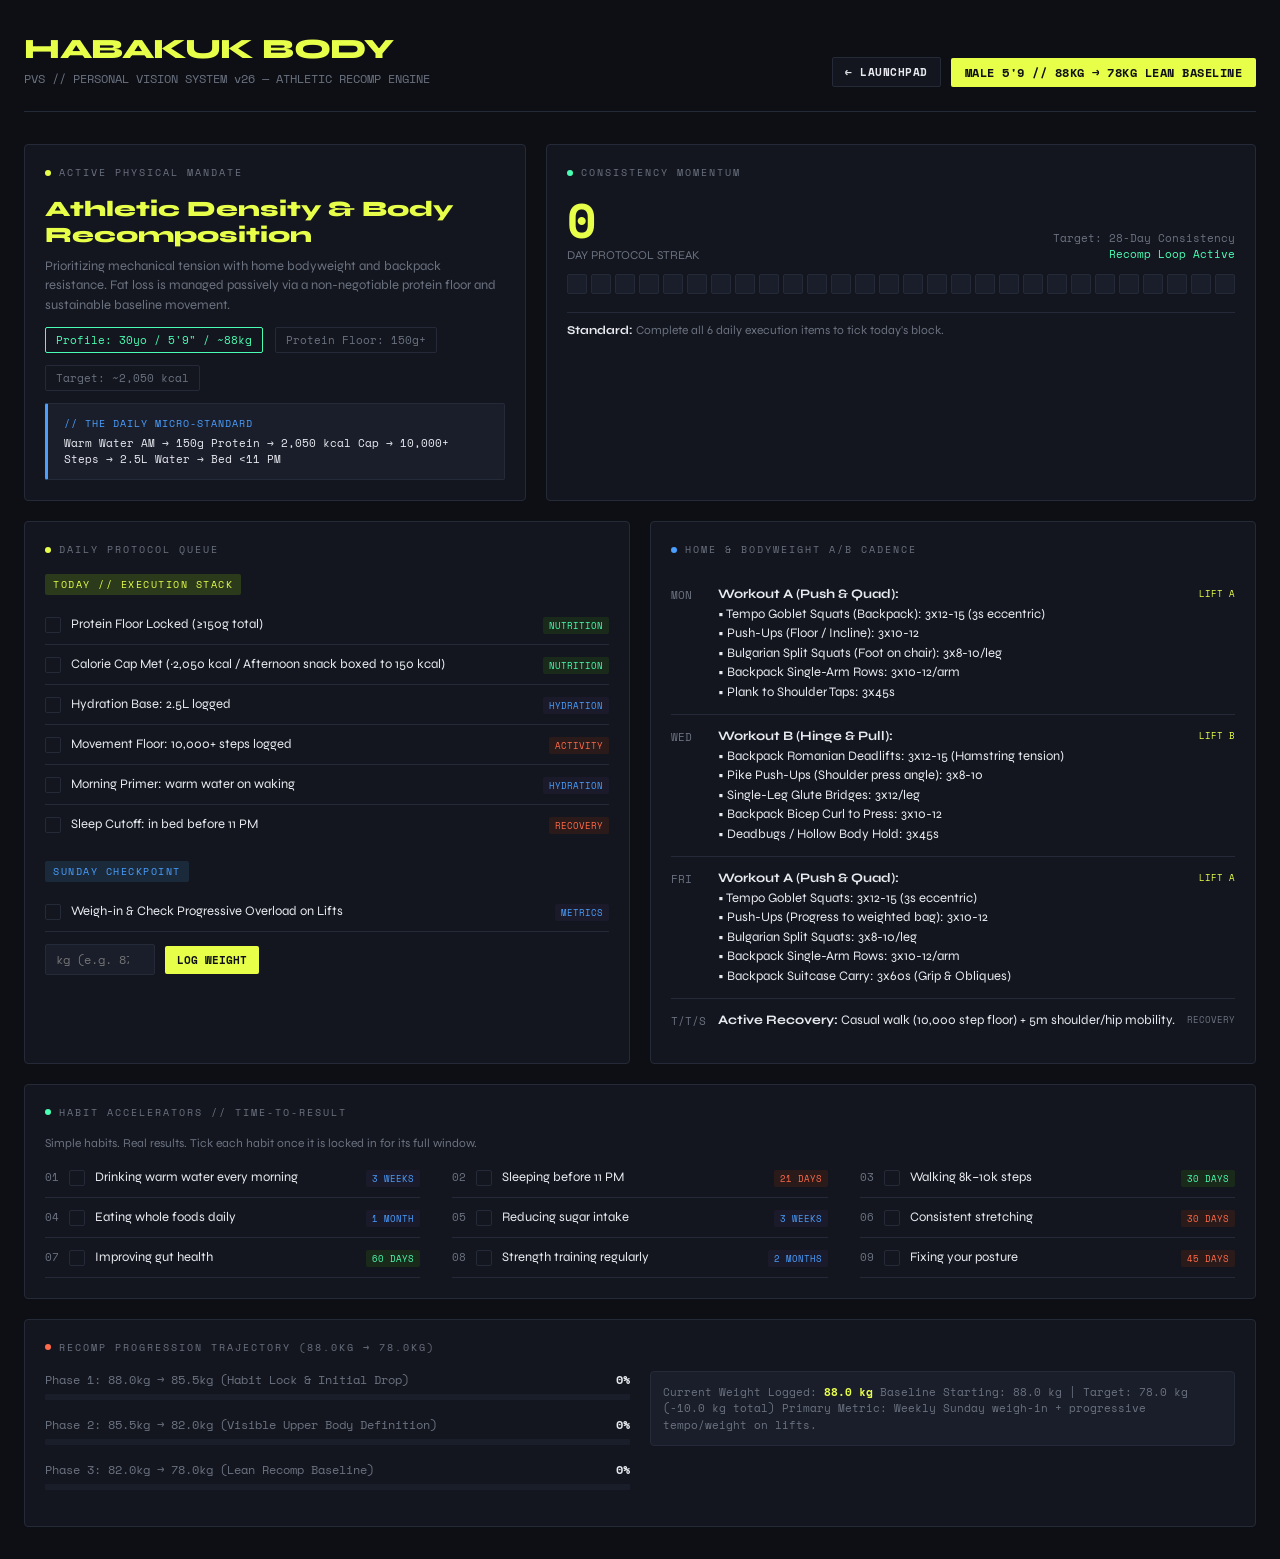
==== health/index.html @ 2fdeeaff "feat: add warm water AM and sleep-before-11PM to daily execution stack" ====
<!DOCTYPE html>
<html lang="en">
<head>
  <meta charset="UTF-8">
  <meta name="viewport" content="width=device-width, initial-scale=1.0">
  <title>HABAKUK BODY // Operational OS v26</title>
  <link rel="preconnect" href="https://fonts.googleapis.com">
  <link rel="preconnect" href="https://fonts.gstatic.com" crossorigin>
  <link href="https://fonts.googleapis.com/css2?family=Space+Mono:ital,wght@0,400;0,700;1,400&family=Syne:wght@400;700;800&display=swap" rel="stylesheet">
  <style>
    :root {
      --bg: #0d0f14;
      --surface: #13161e;
      --surface2: #1a1e2a;
      --border: #252a38;
      --accent: #e8ff4a;
      --accent2: #4affb4;
      --accent3: #ff6b4a;
      --accent4: #4a9fff;
      --text: #e8eaf0;
      --muted: #6b7280;
      --done-text: #4affb4;
    }

    * { margin: 0; padding: 0; box-sizing: border-box; }

    body {
      background: var(--bg);
      color: var(--text);
      font-family: 'Syne', sans-serif;
      min-height: 100vh;
      padding: 32px 24px;
    }

    .header {
      border-bottom: 1px solid var(--border);
      padding-bottom: 24px;
      margin-bottom: 32px;
      display: flex;
      justify-content: space-between;
      align-items: flex-end;
      flex-wrap: wrap;
      gap: 12px;
    }

    .header-left h1 {
      font-size: 28px;
      font-weight: 800;
      letter-spacing: -0.5px;
      color: var(--accent);
    }

    .header-left p {
      color: var(--muted);
      font-family: 'Space Mono', monospace;
      font-size: 12px;
      margin-top: 4px;
    }

    .target-badge {
      background: var(--accent);
      color: #0d0f14;
      font-size: 12px;
      font-weight: 700;
      padding: 6px 14px;
      border-radius: 2px;
      font-family: 'Space Mono', monospace;
      text-transform: uppercase;
      letter-spacing: 0.5px;
    }

    .header-actions {
      display: flex;
      align-items: center;
      gap: 10px;
      flex-wrap: wrap;
    }

    .back-btn {
      background: var(--surface);
      color: var(--text);
      border: 1px solid var(--border);
      font-size: 11px;
      font-weight: 700;
      padding: 6px 12px;
      border-radius: 2px;
      font-family: 'Space Mono', monospace;
      text-transform: uppercase;
      letter-spacing: 0.5px;
      text-decoration: none;
      transition: all 0.2s ease;
    }

    .back-btn:hover {
      border-color: var(--accent);
      color: var(--accent);
      background: var(--surface2);
    }

    .grid {
      display: grid;
      grid-template-columns: 1fr 1fr;
      gap: 20px;
      margin-bottom: 20px;
    }

    .full { grid-column: 1 / -1; }

    .card {
      background: var(--surface);
      border: 1px solid var(--border);
      border-radius: 4px;
      padding: 20px;
    }

    .card-title {
      font-size: 10px;
      font-family: 'Space Mono', monospace;
      text-transform: uppercase;
      letter-spacing: 2px;
      color: var(--muted);
      margin-bottom: 16px;
      display: flex;
      align-items: center;
      gap: 8px;
    }

    .card-title .dot {
      width: 6px;
      height: 6px;
      border-radius: 50%;
      background: var(--accent);
      flex-shrink: 0;
    }

    .card-title .dot.green { background: var(--accent2); }
    .card-title .dot.orange { background: var(--accent3); }
    .card-title .dot.blue { background: var(--accent4); }

    .role-name {
      font-size: 22px;
      font-weight: 800;
      color: var(--accent);
      line-height: 1.2;
      margin-bottom: 8px;
    }

    .role-meta {
      display: flex;
      gap: 12px;
      flex-wrap: wrap;
      margin-top: 12px;
    }

    .role-pill {
      font-family: 'Space Mono', monospace;
      font-size: 11px;
      padding: 4px 10px;
      border-radius: 2px;
      border: 1px solid var(--border);
      color: var(--muted);
    }

    .role-pill.highlight {
      border-color: var(--accent2);
      color: var(--accent2);
    }

    .tier { margin-bottom: 16px; }

    .tier-label {
      font-family: 'Space Mono', monospace;
      font-size: 10px;
      text-transform: uppercase;
      letter-spacing: 1.5px;
      padding: 3px 8px;
      border-radius: 2px;
      display: inline-block;
      margin-bottom: 10px;
    }

    .tier-now .tier-label { background: #2a3a1a; color: var(--accent); }
    .tier-next .tier-label { background: #1a2a3a; color: var(--accent4); }

    .task-item {
      display: flex;
      align-items: flex-start;
      gap: 10px;
      padding: 10px 0;
      border-bottom: 1px solid var(--border);
      cursor: pointer;
      transition: all 0.2s;
    }

    .task-item:last-child { border-bottom: none; }

    .task-item:hover {
      background: var(--surface2);
      margin: 0 -20px;
      padding: 10px 20px;
    }

    .checkbox {
      width: 16px;
      height: 16px;
      border: 1.5px solid var(--border);
      border-radius: 2px;
      flex-shrink: 0;
      margin-top: 2px;
      display: flex;
      align-items: center;
      justify-content: center;
      transition: all 0.2s;
    }

    .task-item.done .checkbox {
      background: var(--done-text);
      border-color: var(--done-text);
    }

    .task-item.done .checkbox::after {
      content: '✓';
      font-size: 10px;
      color: #0d0f14;
      font-weight: 700;
    }

    .task-item.done .task-text {
      text-decoration: line-through;
      color: var(--muted);
    }

    .task-text {
      font-size: 13px;
      line-height: 1.4;
      flex: 1;
    }

    .task-tag {
      font-family: 'Space Mono', monospace;
      font-size: 9px;
      padding: 2px 6px;
      border-radius: 2px;
      text-transform: uppercase;
      flex-shrink: 0;
      margin-top: 2px;
    }

    .tag-green { background: #1a2a1a; color: var(--accent2); }
    .tag-blue { background: #1a1a2a; color: var(--accent4); }
    .tag-orange { background: #2a1a1a; color: var(--accent3); }

    .big-num {
      font-size: 48px;
      font-weight: 800;
      color: var(--accent);
      line-height: 1;
      font-family: 'Space Mono', monospace;
    }

    .big-num-label {
      font-size: 12px;
      color: var(--muted);
      margin-top: 4px;
    }

    .streak-days {
      display: flex;
      gap: 4px;
      margin-top: 12px;
    }

    .streak-day {
      width: 20px;
      height: 20px;
      border-radius: 2px;
      background: var(--surface2);
      border: 1px solid var(--border);
      cursor: pointer;
      transition: all 0.15s;
    }

    .streak-day.active {
      background: var(--accent);
      border-color: var(--accent);
    }

    .salary-bar { margin-bottom: 16px; }

    .salary-label {
      display: flex;
      justify-content: space-between;
      font-size: 12px;
      color: var(--muted);
      margin-bottom: 6px;
      font-family: 'Space Mono', monospace;
    }

    .salary-label strong { color: var(--text); }

    .bar-track {
      height: 6px;
      background: var(--surface2);
      border-radius: 1px;
      overflow: hidden;
    }

    .bar-fill {
      height: 100%;
      border-radius: 1px;
      transition: width 0.4s ease;
    }

    .bar-fill.green { background: var(--accent2); }
    .bar-fill.yellow { background: var(--accent); }
    .bar-fill.blue { background: var(--accent4); }

    .architecture-box {
      background: var(--surface2);
      border: 1px solid var(--border);
      border-left: 3px solid var(--accent4);
      padding: 12px 16px;
      margin-top: 12px;
      border-radius: 2px;
    }

    .architecture-title {
      font-family: 'Space Mono', monospace;
      font-size: 10px;
      color: var(--accent4);
      text-transform: uppercase;
      letter-spacing: 1px;
      margin-bottom: 4px;
    }

    .architecture-flow {
      font-family: 'Space Mono', monospace;
      font-size: 11px;
      color: var(--text);
    }

    .day-row {
      display: flex;
      align-items: flex-start;
      gap: 12px;
      padding: 12px 0;
      border-bottom: 1px solid var(--border);
    }

    .day-row:last-child { border-bottom: none; }

    .day-name {
      font-family: 'Space Mono', monospace;
      font-size: 11px;
      color: var(--muted);
      width: 35px;
      flex-shrink: 0;
      margin-top: 2px;
    }

    .day-action {
      font-size: 13px;
      flex: 1;
      line-height: 1.5;
    }

    .day-type {
      font-family: 'Space Mono', monospace;
      font-size: 9px;
      color: var(--accent);
      text-transform: uppercase;
      flex-shrink: 0;
      margin-top: 2px;
    }

    .metric-input-wrap {
      display: flex;
      gap: 10px;
      margin-top: 12px;
      align-items: center;
    }

    .metric-input {
      background: var(--surface2);
      border: 1px solid var(--border);
      color: var(--text);
      padding: 6px 10px;
      font-family: 'Space Mono', monospace;
      font-size: 12px;
      width: 110px;
      border-radius: 2px;
    }

    .metric-btn {
      background: var(--accent);
      color: #0d0f14;
      border: none;
      padding: 6px 12px;
      font-family: 'Space Mono', monospace;
      font-size: 11px;
      font-weight: 700;
      cursor: pointer;
      border-radius: 2px;
    }

    .habit-grid {
      display: grid;
      grid-template-columns: 1fr 1fr 1fr;
      column-gap: 32px;
    }

    .habit-grid .task-item:last-child { border-bottom: 1px solid var(--border); }

    .habit-num {
      font-family: 'Space Mono', monospace;
      font-size: 11px;
      color: var(--muted);
      margin-top: 1px;
      flex-shrink: 0;
    }

    @media (max-width: 900px) {
      .habit-grid { grid-template-columns: 1fr; }
    }

    @media (max-width: 700px) {
      .grid { grid-template-columns: 1fr; }
      .full { grid-column: 1; }
    }
  </style>
</head>
<body>

  <div class="header">
    <div class="header-left">
      <h1>HABAKUK BODY</h1>
      <p>PVS // PERSONAL VISION SYSTEM v26 &mdash; ATHLETIC RECOMP ENGINE</p>
    </div>
    <div class="header-actions">
      <a href="../" class="back-btn">&larr; Launchpad</a>
      <div class="target-badge">MALE 5'9 // 88KG &rarr; 78KG LEAN BASELINE</div>
    </div>
  </div>

  <div class="grid">
    <div class="card">
      <div class="card-title"><span class="dot"></span>ACTIVE PHYSICAL MANDATE</div>
      <div class="role-name">Athletic Density & Body Recomposition</div>
      <p style="color: var(--muted); font-size: 13px; line-height: 1.5; margin-bottom: 12px;">
        Prioritizing mechanical tension with home bodyweight and backpack resistance. Fat loss is managed passively via a non-negotiable protein floor and sustainable baseline movement.
      </p>
      <div class="role-meta">
        <div class="role-pill highlight">Profile: 30yo / 5'9" / ~88kg</div>
        <div class="role-pill">Protein Floor: 150g+</div>
        <div class="role-pill">Target: ~2,050 kcal</div>
      </div>
      
      <div class="architecture-box">
        <div class="architecture-title">// The Daily Micro-Standard</div>
        <div class="architecture-flow">
          Warm Water AM &rarr; 150g Protein &rarr; 2,050 kcal Cap &rarr; 10,000+ Steps &rarr; 2.5L Water &rarr; Bed &lt;11 PM
        </div>
      </div>
    </div>

    <div class="card">
      <div class="card-title"><span class="dot green"></span>CONSISTENCY MOMENTUM</div>
      <div style="display: flex; justify-content: space-between; align-items: flex-end;">
        <div>
          <div class="big-num" id="streak-count">0</div>
          <div class="big-num-label">DAY PROTOCOL STREAK</div>
        </div>
        <div style="text-align: right; font-family: 'Space Mono', monospace; font-size: 11px; color: var(--muted);">
          Target: 28-Day Consistency<br><span style="color: var(--accent2);">Recomp Loop Active</span>
        </div>
      </div>
      <div class="streak-days" id="streak-grid"></div>
      <div style="margin-top: 18px; font-size: 12px; color: var(--muted); border-top: 1px solid var(--border); padding-top: 10px;">
        <strong style="color: var(--text);">Standard:</strong> Complete all 6 daily execution items to tick today's block.
      </div>
    </div>
  </div>

  <div class="grid">
    <div class="card">
      <div class="card-title"><span class="dot"></span>DAILY PROTOCOL QUEUE</div>
      
      <div class="tier tier-now">
        <div class="tier-label">TODAY // EXECUTION STACK</div>
        <div class="task-item" onclick="toggle(this)" data-task-id="fit_protein">
          <div class="checkbox"></div>
          <div class="task-text">Protein Floor Locked (&ge;150g total)</div>
          <div class="task-tag tag-green">NUTRITION</div>
        </div>
        <div class="task-item" onclick="toggle(this)" data-task-id="fit_deficit">
          <div class="checkbox"></div>
          <div class="task-text">Calorie Cap Met (~2,050 kcal / Afternoon snack boxed to 150 kcal)</div>
          <div class="task-tag tag-green">NUTRITION</div>
        </div>
        <div class="task-item" onclick="toggle(this)" data-task-id="fit_water">
          <div class="checkbox"></div>
          <div class="task-text">Hydration Base: 2.5L logged</div>
          <div class="task-tag tag-blue">HYDRATION</div>
        </div>
        <div class="task-item" onclick="toggle(this)" data-task-id="fit_steps">
          <div class="checkbox"></div>
          <div class="task-text">Movement Floor: 10,000+ steps logged</div>
          <div class="task-tag tag-orange">ACTIVITY</div>
        </div>
        <div class="task-item" onclick="toggle(this)" data-task-id="fit_warm_water">
          <div class="checkbox"></div>
          <div class="task-text">Morning Primer: warm water on waking</div>
          <div class="task-tag tag-blue">HYDRATION</div>
        </div>
        <div class="task-item" onclick="toggle(this)" data-task-id="fit_sleep">
          <div class="checkbox"></div>
          <div class="task-text">Sleep Cutoff: in bed before 11 PM</div>
          <div class="task-tag tag-orange">RECOVERY</div>
        </div>
      </div>

      <div class="tier tier-next">
        <div class="tier-label">SUNDAY CHECKPOINT</div>
        <div class="task-item" onclick="toggle(this)" data-task-id="fit_weighin">
          <div class="checkbox"></div>
          <div class="task-text">Weigh-in & Check Progressive Overload on Lifts</div>
          <div class="task-tag tag-blue">METRICS</div>
        </div>
        <div class="metric-input-wrap">
          <input type="number" step="0.1" class="metric-input" id="currentWeightInput" placeholder="kg (e.g. 87.5)">
          <button class="metric-btn" onclick="saveWeight()">LOG WEIGHT</button>
          <span id="weightLogStatus" style="font-family:'Space Mono', monospace; font-size:11px; color:var(--muted);"></span>
        </div>
      </div>
    </div>

    <!-- PURE BODYWEIGHT & BACKPACK WORKOUT BOX -->
    <div class="card">
      <div class="card-title"><span class="dot blue"></span>HOME & BODYWEIGHT A/B CADENCE</div>

      <div class="day-row">
        <div class="day-name">MON</div>
        <div class="day-action">
          <strong>Workout A (Push & Quad):</strong><br>
          • Tempo Goblet Squats (Backpack): 3x12-15 (3s eccentric)<br>
          • Push-Ups (Floor / Incline): 3x10-12<br>
          • Bulgarian Split Squats (Foot on chair): 3x8-10/leg<br>
          • Backpack Single-Arm Rows: 3x10-12/arm<br>
          • Plank to Shoulder Taps: 3x45s
        </div>
        <div class="day-type">LIFT A</div>
      </div>
      
      <div class="day-row">
        <div class="day-name">WED</div>
        <div class="day-action">
          <strong>Workout B (Hinge & Pull):</strong><br>
          • Backpack Romanian Deadlifts: 3x12-15 (Hamstring tension)<br>
          • Pike Push-Ups (Shoulder press angle): 3x8-10<br>
          • Single-Leg Glute Bridges: 3x12/leg<br>
          • Backpack Bicep Curl to Press: 3x10-12<br>
          • Deadbugs / Hollow Body Hold: 3x45s
        </div>
        <div class="day-type">LIFT B</div>
      </div>

      <div class="day-row">
        <div class="day-name">FRI</div>
        <div class="day-action">
          <strong>Workout A (Push & Quad):</strong><br>
          • Tempo Goblet Squats: 3x12-15 (3s eccentric)<br>
          • Push-Ups (Progress to weighted bag): 3x10-12<br>
          • Bulgarian Split Squats: 3x8-10/leg<br>
          • Backpack Single-Arm Rows: 3x10-12/arm<br>
          • Backpack Suitcase Carry: 3x60s (Grip & Obliques)
        </div>
        <div class="day-type">LIFT A</div>
      </div>

      <div class="day-row">
        <div class="day-name">T/T/S</div>
        <div class="day-action">
          <strong>Active Recovery:</strong> Casual walk (10,000 step floor) + 5m shoulder/hip mobility.
        </div>
        <div class="day-type" style="color: var(--muted);">RECOVERY</div>
      </div>
    </div>
  </div>

  <!-- HABIT ACCELERATORS (source: "Habits That Fix Your Health Faster" health update) -->
  <div class="card full" style="margin-bottom: 20px;">
    <div class="card-title"><span class="dot green"></span>HABIT ACCELERATORS // TIME-TO-RESULT</div>
    <p style="color: var(--muted); font-size: 12px; margin-bottom: 8px;">
      Simple habits. Real results. Tick each habit once it is locked in for its full window.
    </p>
    <div class="habit-grid">
      <div class="task-item" onclick="toggle(this)" data-task-id="habit_warm_water">
        <div class="habit-num">01</div><div class="checkbox"></div>
        <div class="task-text">Drinking warm water every morning</div>
        <div class="task-tag tag-blue">3 WEEKS</div>
      </div>
      <div class="task-item" onclick="toggle(this)" data-task-id="habit_sleep_11">
        <div class="habit-num">02</div><div class="checkbox"></div>
        <div class="task-text">Sleeping before 11 PM</div>
        <div class="task-tag tag-orange">21 DAYS</div>
      </div>
      <div class="task-item" onclick="toggle(this)" data-task-id="habit_steps">
        <div class="habit-num">03</div><div class="checkbox"></div>
        <div class="task-text">Walking 8k&ndash;10k steps</div>
        <div class="task-tag tag-green">30 DAYS</div>
      </div>
      <div class="task-item" onclick="toggle(this)" data-task-id="habit_whole_foods">
        <div class="habit-num">04</div><div class="checkbox"></div>
        <div class="task-text">Eating whole foods daily</div>
        <div class="task-tag tag-blue">1 MONTH</div>
      </div>
      <div class="task-item" onclick="toggle(this)" data-task-id="habit_sugar">
        <div class="habit-num">05</div><div class="checkbox"></div>
        <div class="task-text">Reducing sugar intake</div>
        <div class="task-tag tag-blue">3 WEEKS</div>
      </div>
      <div class="task-item" onclick="toggle(this)" data-task-id="habit_stretching">
        <div class="habit-num">06</div><div class="checkbox"></div>
        <div class="task-text">Consistent stretching</div>
        <div class="task-tag tag-orange">30 DAYS</div>
      </div>
      <div class="task-item" onclick="toggle(this)" data-task-id="habit_gut">
        <div class="habit-num">07</div><div class="checkbox"></div>
        <div class="task-text">Improving gut health</div>
        <div class="task-tag tag-green">60 DAYS</div>
      </div>
      <div class="task-item" onclick="toggle(this)" data-task-id="habit_strength">
        <div class="habit-num">08</div><div class="checkbox"></div>
        <div class="task-text">Strength training regularly</div>
        <div class="task-tag tag-blue">2 MONTHS</div>
      </div>
      <div class="task-item" onclick="toggle(this)" data-task-id="habit_posture">
        <div class="habit-num">09</div><div class="checkbox"></div>
        <div class="task-text">Fixing your posture</div>
        <div class="task-tag tag-orange">45 DAYS</div>
      </div>
    </div>
  </div>

  <div class="card full">
    <div class="card-title"><span class="dot orange"></span>RECOMP PROGRESSION TRAJECTORY (88.0KG &rarr; 78.0KG)</div>
    <div class="grid" style="margin-bottom: 0;">
      <div>
        <div class="salary-bar">
          <div class="salary-label"><span>Phase 1: 88.0kg &rarr; 85.5kg (Habit Lock & Initial Drop)</span><strong id="p1-label">Pending</strong></div>
          <div class="bar-track"><div class="bar-fill green" id="p1-bar" style="width: 0%;"></div></div>
        </div>
        <div class="salary-bar">
          <div class="salary-label"><span>Phase 2: 85.5kg &rarr; 82.0kg (Visible Upper Body Definition)</span><strong id="p2-label">Pending</strong></div>
          <div class="bar-track"><div class="bar-fill yellow" id="p2-bar" style="width: 0%;"></div></div>
        </div>
        <div class="salary-bar">
          <div class="salary-label"><span>Phase 3: 82.0kg &rarr; 78.0kg (Lean Recomp Baseline)</span><strong id="p3-label">Pending</strong></div>
          <div class="bar-track"><div class="bar-fill blue" id="p3-bar" style="width: 0%;"></div></div>
        </div>
      </div>
      <div>
        <div style="font-family: 'Space Mono', monospace; font-size: 11px; line-height: 1.5; color: var(--muted); background: var(--surface2); padding: 12px; border-radius: 4px; border: 1px solid var(--border);">
Current Weight Logged: <strong id="dispCurrentWeight" style="color:var(--accent);">-- kg</strong>
Baseline Starting: 88.0 kg | Target: 78.0 kg (-10.0 kg total)
Primary Metric: Weekly Sunday weigh-in + progressive tempo/weight on lifts.
        </div>
      </div>
    </div>
  </div>

  <script>
    const STORAGE_PREFIX = 'habakuk_body_';
    const START_WEIGHT = 88.0;
    const GOAL_WEIGHT = 78.0;

    function toggle(element) {
      element.classList.toggle('done');
      saveTaskState();
    }

    function saveTaskState() {
      const tasks = document.querySelectorAll('.task-item');
      const state = {};
      tasks.forEach((task) => {
        const id = task.getAttribute('data-task-id');
        if (id) {
          state[id] = task.classList.contains('done');
        }
      });
      localStorage.setItem(STORAGE_PREFIX + 'tasks', JSON.stringify(state));
    }

    function loadTaskState() {
      const saved = localStorage.getItem(STORAGE_PREFIX + 'tasks');
      if (saved) {
        try {
          const state = JSON.parse(saved);
          document.querySelectorAll('.task-item').forEach((task) => {
            const id = task.getAttribute('data-task-id');
            if (id && state.hasOwnProperty(id)) {
              if (state[id]) {
                task.classList.add('done');
              } else {
                task.classList.remove('done');
              }
            }
          });
        } catch (e) {
          console.error("Failed to load task state", e);
        }
      }
    }

    function renderStreak() {
      const container = document.getElementById('streak-grid');
      container.innerHTML = '';
      const totalDays = 28;
      const currentStreak = parseInt(localStorage.getItem(STORAGE_PREFIX + 'streak_count') || '0');
      
      for (let i = 1; i <= totalDays; i++) {
        const box = document.createElement('div');
        box.className = 'streak-day' + (i <= currentStreak ? ' active' : '');
        box.title = 'Day ' + i;
        box.onclick = function() {
          this.classList.toggle('active');
          updateStreakCount();
        };
        container.appendChild(box);
      }
    }

    function updateStreakCount() {
      const activeBoxes = document.querySelectorAll('.streak-day.active').length;
      document.getElementById('streak-count').innerText = activeBoxes;
      localStorage.setItem(STORAGE_PREFIX + 'streak_count', activeBoxes);
    }

    function saveWeight() {
      const val = parseFloat(document.getElementById('currentWeightInput').value);
      if (!val || isNaN(val)) return;
      localStorage.setItem(STORAGE_PREFIX + 'latest_weight', val);
      document.getElementById('currentWeightInput').value = '';
      document.getElementById('weightLogStatus').innerText = '✓ Saved';
      setTimeout(() => document.getElementById('weightLogStatus').innerText = '', 2000);
      updateWeightBars();
    }

    function updateWeightBars() {
      const w = parseFloat(localStorage.getItem(STORAGE_PREFIX + 'latest_weight')) || START_WEIGHT;
      document.getElementById('dispCurrentWeight').innerText = w.toFixed(1) + ' kg';
      
      const totalLost = Math.max(0, START_WEIGHT - w);
      
      // Phase 1 (0 to 2.5kg lost)
      const p1Lost = Math.min(Math.max(totalLost, 0), 2.5);
      const p1Pct = (p1Lost / 2.5) * 100;
      document.getElementById('p1-bar').style.width = p1Pct + '%';
      document.getElementById('p1-label').innerText = p1Pct >= 100 ? 'COMPLETED' : p1Pct.toFixed(0) + '%';

      // Phase 2 (2.5kg to 6.0kg lost)
      const p2Lost = Math.min(Math.max(totalLost - 2.5, 0), 3.5);
      const p2Pct = (p2Lost / 3.5) * 100;
      document.getElementById('p2-bar').style.width = p2Pct + '%';
      document.getElementById('p2-label').innerText = p2Pct >= 100 ? 'COMPLETED' : p2Pct.toFixed(0) + '%';

      // Phase 3 (6.0kg to 10.0kg lost)
      const p3Lost = Math.min(Math.max(totalLost - 6.0, 0), 4.0);
      const p3Pct = (p3Lost / 4.0) * 100;
      document.getElementById('p3-bar').style.width = p3Pct + '%';
      document.getElementById('p3-label').innerText = p3Pct >= 100 ? 'COMPLETED' : p3Pct.toFixed(0) + '%';
    }

    function initOS() {
      loadTaskState();
      renderStreak();
      const savedStreak = localStorage.getItem(STORAGE_PREFIX + 'streak_count');
      if (savedStreak) {
        document.getElementById('streak-count').innerText = savedStreak;
      }
      updateWeightBars();
    }

    window.onload = initOS;
  </script>
</body>
</html>
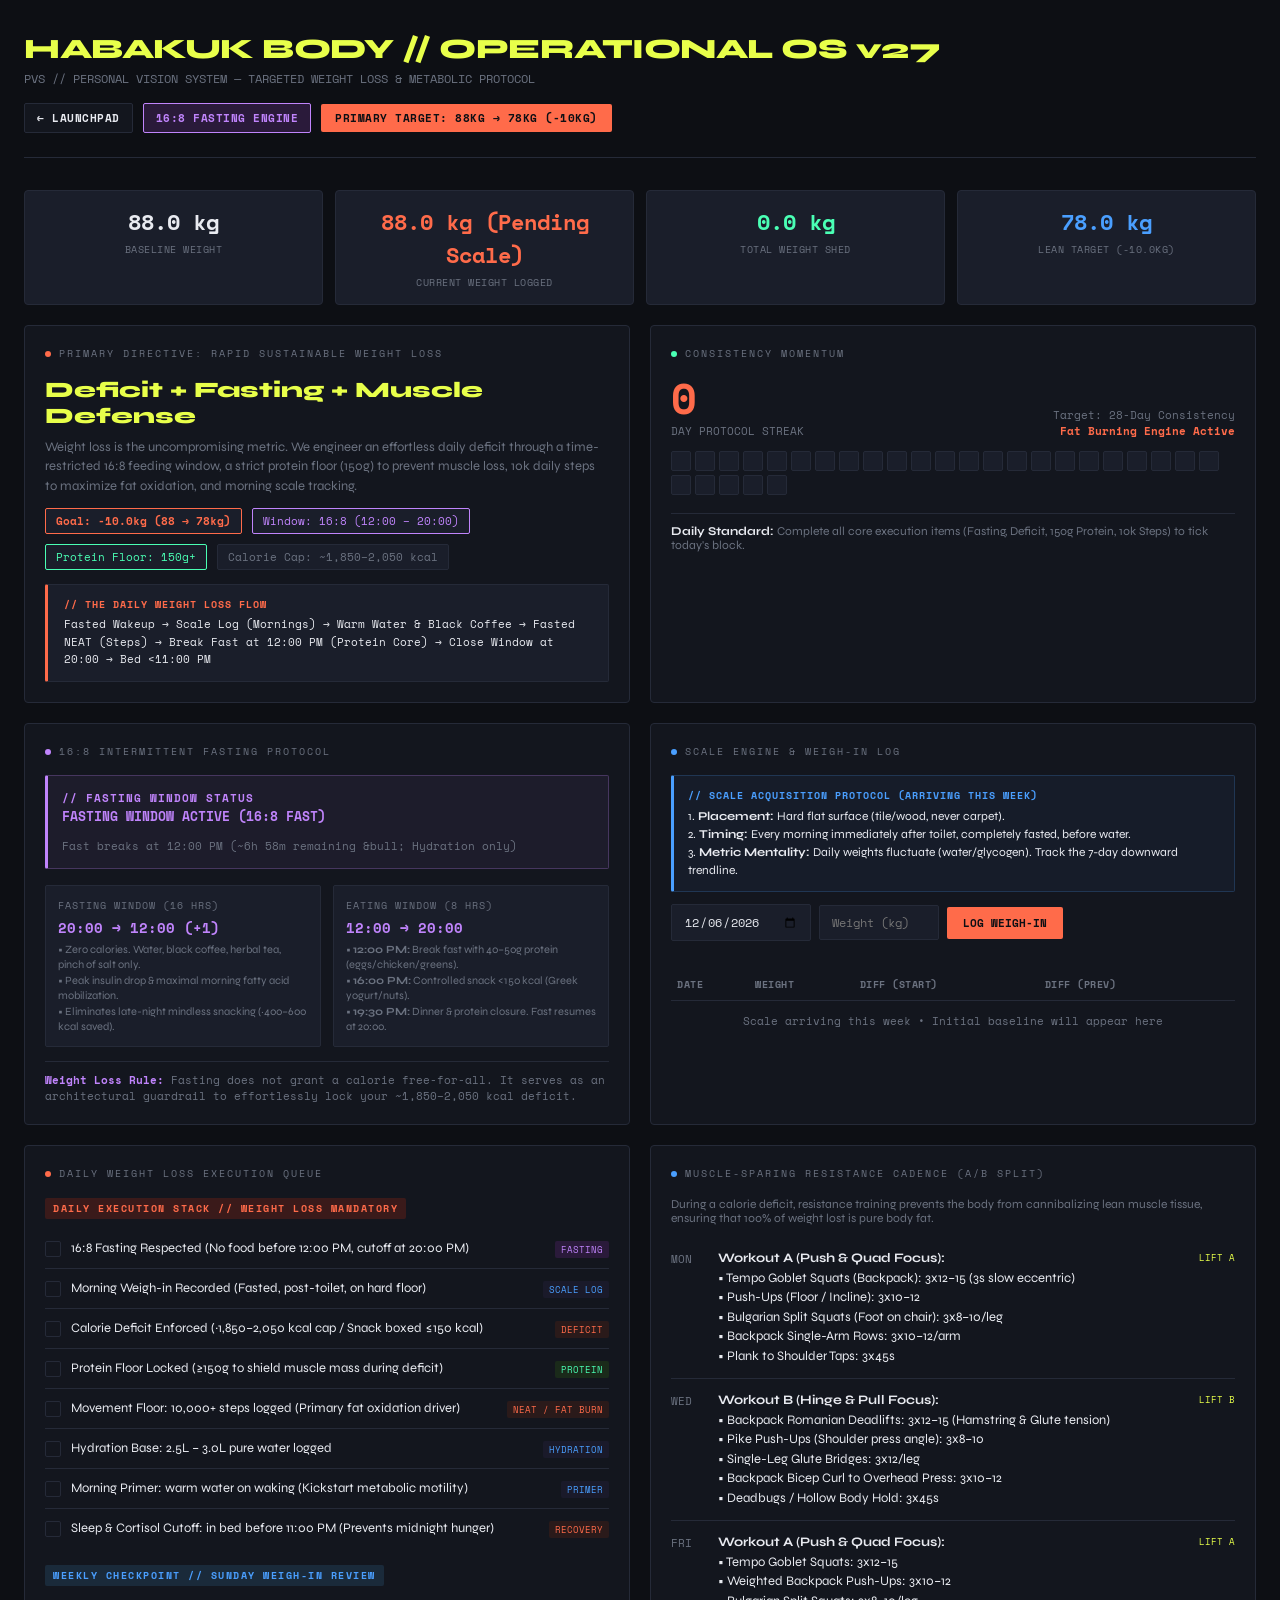
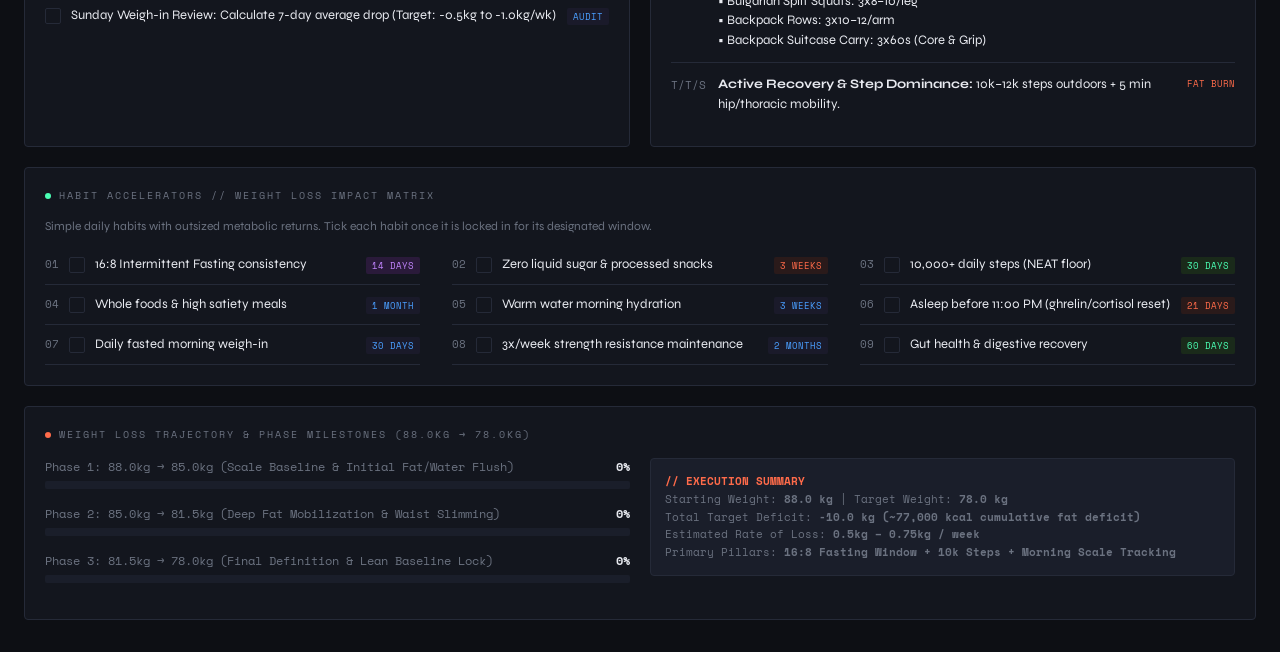
==== commit 9e25ddfc: "feat(health): restructure PVS health around weight loss with 16:8 fasting and scale tracking engine" ====
--- a/health/index.html
+++ b/health/index.html
@@ -3,7 +3,7 @@
 <head>
   <meta charset="UTF-8">
   <meta name="viewport" content="width=device-width, initial-scale=1.0">
-  <title>HABAKUK BODY // Operational OS v26</title>
+  <title>HABAKUK BODY // Operational OS v27 — Weight Loss Engine</title>
   <link rel="preconnect" href="https://fonts.googleapis.com">
   <link rel="preconnect" href="https://fonts.gstatic.com" crossorigin>
   <link href="https://fonts.googleapis.com/css2?family=Space+Mono:ital,wght@0,400;0,700;1,400&family=Syne:wght@400;700;800&display=swap" rel="stylesheet">
@@ -13,10 +13,11 @@
       --surface: #13161e;
       --surface2: #1a1e2a;
       --border: #252a38;
-      --accent: #e8ff4a;
-      --accent2: #4affb4;
-      --accent3: #ff6b4a;
-      --accent4: #4a9fff;
+      --accent: #e8ff4a;       /* Lime primary */
+      --accent2: #4affb4;      /* Mint / Done */
+      --accent3: #ff6b4a;      /* Coral / Fat Loss & Alert */
+      --accent4: #4a9fff;      /* Sky blue / Metrics & Hydration */
+      --accent5: #c084fc;      /* Purple / Fasting */
       --text: #e8eaf0;
       --muted: #6b7280;
       --done-text: #4affb4;
@@ -40,7 +41,7 @@
       justify-content: space-between;
       align-items: flex-end;
       flex-wrap: wrap;
-      gap: 12px;
+      gap: 16px;
     }
 
     .header-left h1 {
@@ -57,23 +58,36 @@
       margin-top: 4px;
     }
 
-    .target-badge {
-      background: var(--accent);
-      color: #0d0f14;
-      font-size: 12px;
-      font-weight: 700;
-      padding: 6px 14px;
-      border-radius: 2px;
-      font-family: 'Space Mono', monospace;
-      text-transform: uppercase;
-      letter-spacing: 0.5px;
-    }
-
     .header-actions {
       display: flex;
       align-items: center;
       gap: 10px;
       flex-wrap: wrap;
+    }
+
+    .target-badge {
+      background: var(--accent3);
+      color: #0d0f14;
+      font-size: 11px;
+      font-weight: 800;
+      padding: 6px 14px;
+      border-radius: 2px;
+      font-family: 'Space Mono', monospace;
+      text-transform: uppercase;
+      letter-spacing: 0.5px;
+    }
+
+    .fasting-badge {
+      background: #2a1a3a;
+      color: var(--accent5);
+      border: 1px solid var(--accent5);
+      font-size: 11px;
+      font-weight: 700;
+      padding: 6px 12px;
+      border-radius: 2px;
+      font-family: 'Space Mono', monospace;
+      text-transform: uppercase;
+      letter-spacing: 0.5px;
     }
 
     .back-btn {
@@ -136,6 +150,7 @@
     .card-title .dot.green { background: var(--accent2); }
     .card-title .dot.orange { background: var(--accent3); }
     .card-title .dot.blue { background: var(--accent4); }
+    .card-title .dot.purple { background: var(--accent5); }
 
     .role-name {
       font-size: 22px;
@@ -147,7 +162,7 @@
 
     .role-meta {
       display: flex;
-      gap: 12px;
+      gap: 10px;
       flex-wrap: wrap;
       margin-top: 12px;
     }
@@ -159,11 +174,49 @@
       border-radius: 2px;
       border: 1px solid var(--border);
       color: var(--muted);
+      background: var(--surface2);
     }
 
     .role-pill.highlight {
+      border-color: var(--accent3);
+      color: var(--accent3);
+      font-weight: 700;
+    }
+
+    .role-pill.fasting {
+      border-color: var(--accent5);
+      color: var(--accent5);
+    }
+
+    .role-pill.protein {
       border-color: var(--accent2);
       color: var(--accent2);
+    }
+
+    .architecture-box {
+      background: var(--surface2);
+      border: 1px solid var(--border);
+      border-left: 3px solid var(--accent3);
+      padding: 12px 16px;
+      margin-top: 14px;
+      border-radius: 2px;
+    }
+
+    .architecture-title {
+      font-family: 'Space Mono', monospace;
+      font-size: 10px;
+      color: var(--accent3);
+      text-transform: uppercase;
+      letter-spacing: 1px;
+      margin-bottom: 4px;
+      font-weight: 700;
+    }
+
+    .architecture-flow {
+      font-family: 'Space Mono', monospace;
+      font-size: 11px;
+      color: var(--text);
+      line-height: 1.6;
     }
 
     .tier { margin-bottom: 16px; }
@@ -179,8 +232,9 @@
       margin-bottom: 10px;
     }
 
-    .tier-now .tier-label { background: #2a3a1a; color: var(--accent); }
-    .tier-next .tier-label { background: #1a2a3a; color: var(--accent4); }
+    .tier-now .tier-label { background: #3a1a1a; color: var(--accent3); font-weight: 700; }
+    .tier-scale .tier-label { background: #1a2a3a; color: var(--accent4); font-weight: 700; }
+    .tier-fast .tier-label { background: #2a1a3a; color: var(--accent5); font-weight: 700; }
 
     .task-item {
       display: flex;
@@ -196,8 +250,9 @@
 
     .task-item:hover {
       background: var(--surface2);
-      margin: 0 -20px;
-      padding: 10px 20px;
+      margin: 0 -16px;
+      padding: 10px 16px;
+      border-radius: 2px;
     }
 
     .checkbox {
@@ -249,25 +304,32 @@
     .tag-green { background: #1a2a1a; color: var(--accent2); }
     .tag-blue { background: #1a1a2a; color: var(--accent4); }
     .tag-orange { background: #2a1a1a; color: var(--accent3); }
+    .tag-purple { background: #2a1a3a; color: var(--accent5); }
 
     .big-num {
-      font-size: 48px;
+      font-size: 42px;
       font-weight: 800;
       color: var(--accent);
       line-height: 1;
       font-family: 'Space Mono', monospace;
     }
 
+    .big-num.orange { color: var(--accent3); }
+    .big-num.mint { color: var(--accent2); }
+
     .big-num-label {
-      font-size: 12px;
+      font-size: 11px;
       color: var(--muted);
       margin-top: 4px;
+      font-family: 'Space Mono', monospace;
+      text-transform: uppercase;
     }
 
     .streak-days {
       display: flex;
       gap: 4px;
       margin-top: 12px;
+      flex-wrap: wrap;
     }
 
     .streak-day {
@@ -281,8 +343,44 @@
     }
 
     .streak-day.active {
-      background: var(--accent);
-      border-color: var(--accent);
+      background: var(--accent3);
+      border-color: var(--accent3);
+    }
+
+    .stats-row {
+      display: grid;
+      grid-template-columns: repeat(4, 1fr);
+      gap: 12px;
+      margin-bottom: 20px;
+    }
+
+    .stat-card {
+      background: var(--surface2);
+      border: 1px solid var(--border);
+      padding: 14px;
+      border-radius: 4px;
+      text-align: center;
+    }
+
+    .stat-val {
+      font-family: 'Space Mono', monospace;
+      font-size: 22px;
+      font-weight: 800;
+      color: var(--text);
+    }
+
+    .stat-val.accent { color: var(--accent); }
+    .stat-val.orange { color: var(--accent3); }
+    .stat-val.mint { color: var(--accent2); }
+    .stat-val.blue { color: var(--accent4); }
+
+    .stat-sub {
+      font-family: 'Space Mono', monospace;
+      font-size: 10px;
+      color: var(--muted);
+      margin-top: 4px;
+      text-transform: uppercase;
+      letter-spacing: 0.5px;
     }
 
     .salary-bar { margin-bottom: 16px; }
@@ -299,45 +397,21 @@
     .salary-label strong { color: var(--text); }
 
     .bar-track {
-      height: 6px;
+      height: 8px;
       background: var(--surface2);
-      border-radius: 1px;
+      border-radius: 2px;
       overflow: hidden;
     }
 
     .bar-fill {
       height: 100%;
-      border-radius: 1px;
+      border-radius: 2px;
       transition: width 0.4s ease;
     }
 
+    .bar-fill.coral { background: var(--accent3); }
+    .bar-fill.yellow { background: var(--accent); }
     .bar-fill.green { background: var(--accent2); }
-    .bar-fill.yellow { background: var(--accent); }
-    .bar-fill.blue { background: var(--accent4); }
-
-    .architecture-box {
-      background: var(--surface2);
-      border: 1px solid var(--border);
-      border-left: 3px solid var(--accent4);
-      padding: 12px 16px;
-      margin-top: 12px;
-      border-radius: 2px;
-    }
-
-    .architecture-title {
-      font-family: 'Space Mono', monospace;
-      font-size: 10px;
-      color: var(--accent4);
-      text-transform: uppercase;
-      letter-spacing: 1px;
-      margin-bottom: 4px;
-    }
-
-    .architecture-flow {
-      font-family: 'Space Mono', monospace;
-      font-size: 11px;
-      color: var(--text);
-    }
 
     .day-row {
       display: flex;
@@ -375,32 +449,162 @@
 
     .metric-input-wrap {
       display: flex;
-      gap: 10px;
+      gap: 8px;
       margin-top: 12px;
       align-items: center;
+      flex-wrap: wrap;
     }
 
     .metric-input {
       background: var(--surface2);
       border: 1px solid var(--border);
       color: var(--text);
-      padding: 6px 10px;
+      padding: 8px 12px;
       font-family: 'Space Mono', monospace;
       font-size: 12px;
-      width: 110px;
       border-radius: 2px;
     }
 
     .metric-btn {
-      background: var(--accent);
+      background: var(--accent3);
       color: #0d0f14;
       border: none;
-      padding: 6px 12px;
+      padding: 8px 16px;
       font-family: 'Space Mono', monospace;
       font-size: 11px;
       font-weight: 700;
       cursor: pointer;
       border-radius: 2px;
+      transition: opacity 0.2s;
+    }
+
+    .metric-btn:hover { opacity: 0.9; }
+
+    .scale-guide-box {
+      background: rgba(74, 159, 255, 0.05);
+      border: 1px solid rgba(74, 159, 255, 0.2);
+      border-left: 3px solid var(--accent4);
+      padding: 12px 14px;
+      border-radius: 2px;
+      margin-top: 12px;
+      font-size: 12px;
+      line-height: 1.5;
+    }
+
+    .scale-guide-title {
+      font-family: 'Space Mono', monospace;
+      font-size: 10px;
+      color: var(--accent4);
+      text-transform: uppercase;
+      letter-spacing: 1px;
+      margin-bottom: 4px;
+      font-weight: 700;
+    }
+
+    .fasting-clock-box {
+      background: rgba(192, 132, 252, 0.06);
+      border: 1px solid rgba(192, 132, 252, 0.25);
+      border-left: 3px solid var(--accent5);
+      padding: 14px;
+      border-radius: 2px;
+      margin-bottom: 16px;
+      display: flex;
+      justify-content: space-between;
+      align-items: center;
+      flex-wrap: wrap;
+      gap: 12px;
+    }
+
+    .fasting-clock-title {
+      font-family: 'Space Mono', monospace;
+      font-size: 11px;
+      color: var(--accent5);
+      text-transform: uppercase;
+      letter-spacing: 1px;
+      font-weight: 700;
+    }
+
+    .fasting-clock-status {
+      font-family: 'Space Mono', monospace;
+      font-size: 13px;
+      font-weight: 700;
+      color: var(--text);
+    }
+
+    .fasting-timeline {
+      display: grid;
+      grid-template-columns: 1fr 1fr;
+      gap: 12px;
+      margin-top: 10px;
+    }
+
+    .fast-phase {
+      background: var(--surface2);
+      border: 1px solid var(--border);
+      padding: 12px;
+      border-radius: 2px;
+    }
+
+    .fast-phase-title {
+      font-family: 'Space Mono', monospace;
+      font-size: 10px;
+      color: var(--muted);
+      text-transform: uppercase;
+      letter-spacing: 1px;
+      margin-bottom: 4px;
+    }
+
+    .fast-phase-time {
+      font-family: 'Space Mono', monospace;
+      font-size: 14px;
+      font-weight: 700;
+      color: var(--accent5);
+      margin-bottom: 4px;
+    }
+
+    .fast-phase-desc {
+      font-size: 11px;
+      color: var(--muted);
+      line-height: 1.4;
+    }
+
+    .weight-log-table {
+      width: 100%;
+      border-collapse: collapse;
+      margin-top: 12px;
+      font-family: 'Space Mono', monospace;
+      font-size: 11px;
+    }
+
+    .weight-log-table th {
+      text-align: left;
+      padding: 8px 6px;
+      color: var(--muted);
+      border-bottom: 1px solid var(--border);
+      font-size: 10px;
+      letter-spacing: 0.5px;
+    }
+
+    .weight-log-table td {
+      padding: 8px 6px;
+      border-bottom: 1px solid var(--border);
+    }
+
+    .weight-log-table tr:last-child td {
+      border-bottom: none;
+    }
+
+    .del-btn {
+      background: transparent;
+      border: none;
+      color: var(--muted);
+      cursor: pointer;
+      font-size: 12px;
+      transition: color 0.2s;
+    }
+
+    .del-btn:hover {
+      color: var(--accent3);
     }
 
     .habit-grid {
@@ -421,44 +625,71 @@
 
     @media (max-width: 900px) {
       .habit-grid { grid-template-columns: 1fr; }
+      .stats-row { grid-template-columns: 1fr 1fr; }
+      .fasting-timeline { grid-template-columns: 1fr; }
     }
 
     @media (max-width: 700px) {
       .grid { grid-template-columns: 1fr; }
       .full { grid-column: 1; }
+      .stats-row { grid-template-columns: 1fr; }
     }
   </style>
 </head>
 <body>
 
+  <!-- HEADER -->
   <div class="header">
     <div class="header-left">
-      <h1>HABAKUK BODY</h1>
-      <p>PVS // PERSONAL VISION SYSTEM v26 &mdash; ATHLETIC RECOMP ENGINE</p>
+      <h1>HABAKUK BODY // OPERATIONAL OS v27</h1>
+      <p>PVS // PERSONAL VISION SYSTEM &mdash; TARGETED WEIGHT LOSS &amp; METABOLIC PROTOCOL</p>
     </div>
     <div class="header-actions">
       <a href="../" class="back-btn">&larr; Launchpad</a>
-      <div class="target-badge">MALE 5'9 // 88KG &rarr; 78KG LEAN BASELINE</div>
+      <div class="fasting-badge">16:8 FASTING ENGINE</div>
+      <div class="target-badge">PRIMARY TARGET: 88KG &rarr; 78KG (-10KG)</div>
     </div>
   </div>
 
+  <!-- STATS OVERVIEW -->
+  <div class="stats-row">
+    <div class="stat-card">
+      <div class="stat-val" id="stat-start">88.0 kg</div>
+      <div class="stat-sub">Baseline Weight</div>
+    </div>
+    <div class="stat-card">
+      <div class="stat-val orange" id="stat-current">-- kg</div>
+      <div class="stat-sub">Current Weight Logged</div>
+    </div>
+    <div class="stat-card">
+      <div class="stat-val mint" id="stat-lost">0.0 kg</div>
+      <div class="stat-sub">Total Weight Shed</div>
+    </div>
+    <div class="stat-card">
+      <div class="stat-val blue" id="stat-target">78.0 kg</div>
+      <div class="stat-sub">Lean Target (-10.0kg)</div>
+    </div>
+  </div>
+
+  <!-- TOP GRID: WEIGHT LOSS DIRECTIVE & CONSISTENCY -->
   <div class="grid">
     <div class="card">
-      <div class="card-title"><span class="dot"></span>ACTIVE PHYSICAL MANDATE</div>
-      <div class="role-name">Athletic Density & Body Recomposition</div>
+      <div class="card-title"><span class="dot orange"></span>PRIMARY DIRECTIVE: RAPID SUSTAINABLE WEIGHT LOSS</div>
+      <div class="role-name">Deficit + Fasting + Muscle Defense</div>
       <p style="color: var(--muted); font-size: 13px; line-height: 1.5; margin-bottom: 12px;">
-        Prioritizing mechanical tension with home bodyweight and backpack resistance. Fat loss is managed passively via a non-negotiable protein floor and sustainable baseline movement.
+        Weight loss is the uncompromising metric. We engineer an effortless daily deficit through a time-restricted 16:8 feeding window, a strict protein floor (150g) to prevent muscle loss, 10k daily steps to maximize fat oxidation, and morning scale tracking.
       </p>
       <div class="role-meta">
-        <div class="role-pill highlight">Profile: 30yo / 5'9" / ~88kg</div>
-        <div class="role-pill">Protein Floor: 150g+</div>
-        <div class="role-pill">Target: ~2,050 kcal</div>
+        <div class="role-pill highlight">Goal: -10.0kg (88 &rarr; 78kg)</div>
+        <div class="role-pill fasting">Window: 16:8 (12:00 &ndash; 20:00)</div>
+        <div class="role-pill protein">Protein Floor: 150g+</div>
+        <div class="role-pill">Calorie Cap: ~1,850&ndash;2,050 kcal</div>
       </div>
       
       <div class="architecture-box">
-        <div class="architecture-title">// The Daily Micro-Standard</div>
+        <div class="architecture-title">// The Daily Weight Loss Flow</div>
         <div class="architecture-flow">
-          Warm Water AM &rarr; 150g Protein &rarr; 2,050 kcal Cap &rarr; 10,000+ Steps &rarr; 2.5L Water &rarr; Bed &lt;11 PM
+          Fasted Wakeup &rarr; Scale Log (Mornings) &rarr; Warm Water &amp; Black Coffee &rarr; Fasted NEAT (Steps) &rarr; Break Fast at 12:00 PM (Protein Core) &rarr; Close Window at 20:00 &rarr; Bed &lt;11:00 PM
         </div>
       </div>
     </div>
@@ -467,85 +698,185 @@
       <div class="card-title"><span class="dot green"></span>CONSISTENCY MOMENTUM</div>
       <div style="display: flex; justify-content: space-between; align-items: flex-end;">
         <div>
-          <div class="big-num" id="streak-count">0</div>
+          <div class="big-num orange" id="streak-count">0</div>
           <div class="big-num-label">DAY PROTOCOL STREAK</div>
         </div>
         <div style="text-align: right; font-family: 'Space Mono', monospace; font-size: 11px; color: var(--muted);">
-          Target: 28-Day Consistency<br><span style="color: var(--accent2);">Recomp Loop Active</span>
+          Target: 28-Day Consistency<br>
+          <span style="color: var(--accent3); font-weight: 700;">Fat Burning Engine Active</span>
         </div>
       </div>
       <div class="streak-days" id="streak-grid"></div>
       <div style="margin-top: 18px; font-size: 12px; color: var(--muted); border-top: 1px solid var(--border); padding-top: 10px;">
-        <strong style="color: var(--text);">Standard:</strong> Complete all 6 daily execution items to tick today's block.
+        <strong style="color: var(--text);">Daily Standard:</strong> Complete all core execution items (Fasting, Deficit, 150g Protein, 10k Steps) to tick today's block.
       </div>
     </div>
   </div>
 
+  <!-- INTERMITTENT FASTING & SCALE ONBOARDING (NEW CARDS) -->
+  <div class="grid">
+    <!-- 16:8 FASTING COMMAND CENTER -->
+    <div class="card">
+      <div class="card-title"><span class="dot purple"></span>16:8 INTERMITTENT FASTING PROTOCOL</div>
+      
+      <div class="fasting-clock-box">
+        <div>
+          <div class="fasting-clock-title">// FASTING WINDOW STATUS</div>
+          <div class="fasting-clock-status" id="fasting-status-display">CALCULATING...</div>
+        </div>
+        <div style="font-family: 'Space Mono', monospace; font-size: 11px; color: var(--muted);" id="fasting-sub-display">
+          Active Schedule: 12:00 PM &ndash; 8:00 PM
+        </div>
+      </div>
+
+      <div class="fasting-timeline">
+        <div class="fast-phase">
+          <div class="fast-phase-title">FASTING WINDOW (16 HRS)</div>
+          <div class="fast-phase-time">20:00 &rarr; 12:00 (+1)</div>
+          <div class="fast-phase-desc">
+            • Zero calories. Water, black coffee, herbal tea, pinch of salt only.<br>
+            • Peak insulin drop &amp; maximal morning fatty acid mobilization.<br>
+            • Eliminates late-night mindless snacking (~400&ndash;600 kcal saved).
+          </div>
+        </div>
+        <div class="fast-phase">
+          <div class="fast-phase-title">EATING WINDOW (8 HRS)</div>
+          <div class="fast-phase-time">12:00 &rarr; 20:00</div>
+          <div class="fast-phase-desc">
+            • <strong>12:00 PM:</strong> Break fast with 40&ndash;50g protein (eggs/chicken/greens).<br>
+            • <strong>16:00 PM:</strong> Controlled snack &lt;150 kcal (Greek yogurt/nuts).<br>
+            • <strong>19:30 PM:</strong> Dinner &amp; protein closure. Fast resumes at 20:00.
+          </div>
+        </div>
+      </div>
+
+      <div style="margin-top: 14px; font-family: 'Space Mono', monospace; font-size: 11px; color: var(--muted); border-top: 1px solid var(--border); padding-top: 10px;">
+        <span style="color: var(--accent5); font-weight: 700;">Weight Loss Rule:</span> Fasting does not grant a calorie free-for-all. It serves as an architectural guardrail to effortlessly lock your ~1,850&ndash;2,050 kcal deficit.
+      </div>
+    </div>
+
+    <!-- SCALE INITIALIZATION & WEIGH-IN LOG -->
+    <div class="card">
+      <div class="card-title"><span class="dot blue"></span>SCALE ENGINE &amp; WEIGH-IN LOG</div>
+      
+      <div class="scale-guide-box">
+        <div class="scale-guide-title">// SCALE ACQUISITION PROTOCOL (ARRIVING THIS WEEK)</div>
+        <div>
+          1. <strong>Placement:</strong> Hard flat surface (tile/wood, never carpet).<br>
+          2. <strong>Timing:</strong> Every morning immediately after toilet, completely fasted, before water.<br>
+          3. <strong>Metric Mentality:</strong> Daily weights fluctuate (water/glycogen). Track the 7-day downward trendline.
+        </div>
+      </div>
+
+      <div class="metric-input-wrap">
+        <input type="date" class="metric-input" id="weightLogDate" style="width: 140px;">
+        <input type="number" step="0.1" class="metric-input" id="currentWeightInput" placeholder="Weight (kg)" style="width: 120px;">
+        <button class="metric-btn" onclick="saveWeightEntry()">LOG WEIGH-IN</button>
+        <span id="weightLogStatus" style="font-family:'Space Mono', monospace; font-size:11px; color:var(--accent2);"></span>
+      </div>
+
+      <!-- RECENT ENTRIES TABLE -->
+      <div style="margin-top: 16px; max-height: 180px; overflow-y: auto;">
+        <table class="weight-log-table">
+          <thead>
+            <tr>
+              <th>DATE</th>
+              <th>WEIGHT</th>
+              <th>DIFF (START)</th>
+              <th>DIFF (PREV)</th>
+              <th></th>
+            </tr>
+          </thead>
+          <tbody id="weight-history-tbody">
+            <!-- Rendered by JS -->
+          </tbody>
+        </table>
+      </div>
+    </div>
+  </div>
+
+  <!-- DAILY PROTOCOL QUEUE & LIFTING CADENCE -->
   <div class="grid">
     <div class="card">
-      <div class="card-title"><span class="dot"></span>DAILY PROTOCOL QUEUE</div>
+      <div class="card-title"><span class="dot orange"></span>DAILY WEIGHT LOSS EXECUTION QUEUE</div>
       
       <div class="tier tier-now">
-        <div class="tier-label">TODAY // EXECUTION STACK</div>
+        <div class="tier-label">DAILY EXECUTION STACK // WEIGHT LOSS MANDATORY</div>
+        
+        <div class="task-item" onclick="toggle(this)" data-task-id="fit_fasting">
+          <div class="checkbox"></div>
+          <div class="task-text">16:8 Fasting Respected (No food before 12:00 PM, cutoff at 20:00 PM)</div>
+          <div class="task-tag tag-purple">FASTING</div>
+        </div>
+
+        <div class="task-item" onclick="toggle(this)" data-task-id="fit_weighin_daily">
+          <div class="checkbox"></div>
+          <div class="task-text">Morning Weigh-in Recorded (Fasted, post-toilet, on hard floor)</div>
+          <div class="task-tag tag-blue">SCALE LOG</div>
+        </div>
+
+        <div class="task-item" onclick="toggle(this)" data-task-id="fit_deficit">
+          <div class="checkbox"></div>
+          <div class="task-text">Calorie Deficit Enforced (~1,850&ndash;2,050 kcal cap / Snack boxed &le;150 kcal)</div>
+          <div class="task-tag tag-orange">DEFICIT</div>
+        </div>
+
         <div class="task-item" onclick="toggle(this)" data-task-id="fit_protein">
           <div class="checkbox"></div>
-          <div class="task-text">Protein Floor Locked (&ge;150g total)</div>
-          <div class="task-tag tag-green">NUTRITION</div>
-        </div>
-        <div class="task-item" onclick="toggle(this)" data-task-id="fit_deficit">
+          <div class="task-text">Protein Floor Locked (&ge;150g to shield muscle mass during deficit)</div>
+          <div class="task-tag tag-green">PROTEIN</div>
+        </div>
+
+        <div class="task-item" onclick="toggle(this)" data-task-id="fit_steps">
           <div class="checkbox"></div>
-          <div class="task-text">Calorie Cap Met (~2,050 kcal / Afternoon snack boxed to 150 kcal)</div>
-          <div class="task-tag tag-green">NUTRITION</div>
-        </div>
+          <div class="task-text">Movement Floor: 10,000+ steps logged (Primary fat oxidation driver)</div>
+          <div class="task-tag tag-orange">NEAT / FAT BURN</div>
+        </div>
+
         <div class="task-item" onclick="toggle(this)" data-task-id="fit_water">
           <div class="checkbox"></div>
-          <div class="task-text">Hydration Base: 2.5L logged</div>
+          <div class="task-text">Hydration Base: 2.5L &ndash; 3.0L pure water logged</div>
           <div class="task-tag tag-blue">HYDRATION</div>
         </div>
-        <div class="task-item" onclick="toggle(this)" data-task-id="fit_steps">
-          <div class="checkbox"></div>
-          <div class="task-text">Movement Floor: 10,000+ steps logged</div>
-          <div class="task-tag tag-orange">ACTIVITY</div>
-        </div>
+
         <div class="task-item" onclick="toggle(this)" data-task-id="fit_warm_water">
           <div class="checkbox"></div>
-          <div class="task-text">Morning Primer: warm water on waking</div>
-          <div class="task-tag tag-blue">HYDRATION</div>
-        </div>
+          <div class="task-text">Morning Primer: warm water on waking (Kickstart metabolic motility)</div>
+          <div class="task-tag tag-blue">PRIMER</div>
+        </div>
+
         <div class="task-item" onclick="toggle(this)" data-task-id="fit_sleep">
           <div class="checkbox"></div>
-          <div class="task-text">Sleep Cutoff: in bed before 11 PM</div>
+          <div class="task-text">Sleep &amp; Cortisol Cutoff: in bed before 11:00 PM (Prevents midnight hunger)</div>
           <div class="task-tag tag-orange">RECOVERY</div>
         </div>
       </div>
 
-      <div class="tier tier-next">
-        <div class="tier-label">SUNDAY CHECKPOINT</div>
-        <div class="task-item" onclick="toggle(this)" data-task-id="fit_weighin">
+      <div class="tier tier-scale">
+        <div class="tier-label">WEEKLY CHECKPOINT // SUNDAY WEIGH-IN REVIEW</div>
+        <div class="task-item" onclick="toggle(this)" data-task-id="fit_sunday_review">
           <div class="checkbox"></div>
-          <div class="task-text">Weigh-in & Check Progressive Overload on Lifts</div>
-          <div class="task-tag tag-blue">METRICS</div>
-        </div>
-        <div class="metric-input-wrap">
-          <input type="number" step="0.1" class="metric-input" id="currentWeightInput" placeholder="kg (e.g. 87.5)">
-          <button class="metric-btn" onclick="saveWeight()">LOG WEIGHT</button>
-          <span id="weightLogStatus" style="font-family:'Space Mono', monospace; font-size:11px; color:var(--muted);"></span>
-        </div>
-      </div>
-    </div>
-
-    <!-- PURE BODYWEIGHT & BACKPACK WORKOUT BOX -->
+          <div class="task-text">Sunday Weigh-in Review: Calculate 7-day average drop (Target: -0.5kg to -1.0kg/wk)</div>
+          <div class="task-tag tag-blue">AUDIT</div>
+        </div>
+      </div>
+    </div>
+
+    <!-- PURE BODYWEIGHT & BACKPACK RESISTANCE (MUSCLE-SPARING) -->
     <div class="card">
-      <div class="card-title"><span class="dot blue"></span>HOME & BODYWEIGHT A/B CADENCE</div>
+      <div class="card-title"><span class="dot blue"></span>MUSCLE-SPARING RESISTANCE CADENCE (A/B SPLIT)</div>
+      <p style="color: var(--muted); font-size: 12px; margin-bottom: 12px;">
+        During a calorie deficit, resistance training prevents the body from cannibalizing lean muscle tissue, ensuring that 100% of weight lost is pure body fat.
+      </p>
 
       <div class="day-row">
         <div class="day-name">MON</div>
         <div class="day-action">
-          <strong>Workout A (Push & Quad):</strong><br>
-          • Tempo Goblet Squats (Backpack): 3x12-15 (3s eccentric)<br>
-          • Push-Ups (Floor / Incline): 3x10-12<br>
-          • Bulgarian Split Squats (Foot on chair): 3x8-10/leg<br>
-          • Backpack Single-Arm Rows: 3x10-12/arm<br>
+          <strong>Workout A (Push &amp; Quad Focus):</strong><br>
+          • Tempo Goblet Squats (Backpack): 3x12&ndash;15 (3s slow eccentric)<br>
+          • Push-Ups (Floor / Incline): 3x10&ndash;12<br>
+          • Bulgarian Split Squats (Foot on chair): 3x8&ndash;10/leg<br>
+          • Backpack Single-Arm Rows: 3x10&ndash;12/arm<br>
           • Plank to Shoulder Taps: 3x45s
         </div>
         <div class="day-type">LIFT A</div>
@@ -554,11 +885,11 @@
       <div class="day-row">
         <div class="day-name">WED</div>
         <div class="day-action">
-          <strong>Workout B (Hinge & Pull):</strong><br>
-          • Backpack Romanian Deadlifts: 3x12-15 (Hamstring tension)<br>
-          • Pike Push-Ups (Shoulder press angle): 3x8-10<br>
+          <strong>Workout B (Hinge &amp; Pull Focus):</strong><br>
+          • Backpack Romanian Deadlifts: 3x12&ndash;15 (Hamstring &amp; Glute tension)<br>
+          • Pike Push-Ups (Shoulder press angle): 3x8&ndash;10<br>
           • Single-Leg Glute Bridges: 3x12/leg<br>
-          • Backpack Bicep Curl to Press: 3x10-12<br>
+          • Backpack Bicep Curl to Overhead Press: 3x10&ndash;12<br>
           • Deadbugs / Hollow Body Hold: 3x45s
         </div>
         <div class="day-type">LIFT B</div>
@@ -567,12 +898,12 @@
       <div class="day-row">
         <div class="day-name">FRI</div>
         <div class="day-action">
-          <strong>Workout A (Push & Quad):</strong><br>
-          • Tempo Goblet Squats: 3x12-15 (3s eccentric)<br>
-          • Push-Ups (Progress to weighted bag): 3x10-12<br>
-          • Bulgarian Split Squats: 3x8-10/leg<br>
-          • Backpack Single-Arm Rows: 3x10-12/arm<br>
-          • Backpack Suitcase Carry: 3x60s (Grip & Obliques)
+          <strong>Workout A (Push &amp; Quad Focus):</strong><br>
+          • Tempo Goblet Squats: 3x12&ndash;15<br>
+          • Weighted Backpack Push-Ups: 3x10&ndash;12<br>
+          • Bulgarian Split Squats: 3x8&ndash;10/leg<br>
+          • Backpack Rows: 3x10&ndash;12/arm<br>
+          • Backpack Suitcase Carry: 3x60s (Core &amp; Grip)
         </div>
         <div class="day-type">LIFT A</div>
       </div>
@@ -580,90 +911,93 @@
       <div class="day-row">
         <div class="day-name">T/T/S</div>
         <div class="day-action">
-          <strong>Active Recovery:</strong> Casual walk (10,000 step floor) + 5m shoulder/hip mobility.
-        </div>
-        <div class="day-type" style="color: var(--muted);">RECOVERY</div>
+          <strong>Active Recovery &amp; Step Dominance:</strong> 10k&ndash;12k steps outdoors + 5 min hip/thoracic mobility.
+        </div>
+        <div class="day-type" style="color: var(--accent3);">FAT BURN</div>
       </div>
     </div>
   </div>
 
-  <!-- HABIT ACCELERATORS (source: "Habits That Fix Your Health Faster" health update) -->
+  <!-- HABIT ACCELERATORS -->
   <div class="card full" style="margin-bottom: 20px;">
-    <div class="card-title"><span class="dot green"></span>HABIT ACCELERATORS // TIME-TO-RESULT</div>
-    <p style="color: var(--muted); font-size: 12px; margin-bottom: 8px;">
-      Simple habits. Real results. Tick each habit once it is locked in for its full window.
+    <div class="card-title"><span class="dot green"></span>HABIT ACCELERATORS // WEIGHT LOSS IMPACT MATRIX</div>
+    <p style="color: var(--muted); font-size: 12px; margin-bottom: 12px;">
+      Simple daily habits with outsized metabolic returns. Tick each habit once it is locked in for its designated window.
     </p>
     <div class="habit-grid">
-      <div class="task-item" onclick="toggle(this)" data-task-id="habit_warm_water">
+      <div class="task-item" onclick="toggle(this)" data-task-id="habit_fasting_168">
         <div class="habit-num">01</div><div class="checkbox"></div>
-        <div class="task-text">Drinking warm water every morning</div>
-        <div class="task-tag tag-blue">3 WEEKS</div>
-      </div>
-      <div class="task-item" onclick="toggle(this)" data-task-id="habit_sleep_11">
+        <div class="task-text">16:8 Intermittent Fasting consistency</div>
+        <div class="task-tag tag-purple">14 DAYS</div>
+      </div>
+      <div class="task-item" onclick="toggle(this)" data-task-id="habit_sugar">
         <div class="habit-num">02</div><div class="checkbox"></div>
-        <div class="task-text">Sleeping before 11 PM</div>
-        <div class="task-tag tag-orange">21 DAYS</div>
+        <div class="task-text">Zero liquid sugar &amp; processed snacks</div>
+        <div class="task-tag tag-orange">3 WEEKS</div>
       </div>
       <div class="task-item" onclick="toggle(this)" data-task-id="habit_steps">
         <div class="habit-num">03</div><div class="checkbox"></div>
-        <div class="task-text">Walking 8k&ndash;10k steps</div>
+        <div class="task-text">10,000+ daily steps (NEAT floor)</div>
         <div class="task-tag tag-green">30 DAYS</div>
       </div>
       <div class="task-item" onclick="toggle(this)" data-task-id="habit_whole_foods">
         <div class="habit-num">04</div><div class="checkbox"></div>
-        <div class="task-text">Eating whole foods daily</div>
+        <div class="task-text">Whole foods &amp; high satiety meals</div>
         <div class="task-tag tag-blue">1 MONTH</div>
       </div>
-      <div class="task-item" onclick="toggle(this)" data-task-id="habit_sugar">
+      <div class="task-item" onclick="toggle(this)" data-task-id="habit_warm_water">
         <div class="habit-num">05</div><div class="checkbox"></div>
-        <div class="task-text">Reducing sugar intake</div>
+        <div class="task-text">Warm water morning hydration</div>
         <div class="task-tag tag-blue">3 WEEKS</div>
       </div>
-      <div class="task-item" onclick="toggle(this)" data-task-id="habit_stretching">
+      <div class="task-item" onclick="toggle(this)" data-task-id="habit_sleep_11">
         <div class="habit-num">06</div><div class="checkbox"></div>
-        <div class="task-text">Consistent stretching</div>
-        <div class="task-tag tag-orange">30 DAYS</div>
-      </div>
-      <div class="task-item" onclick="toggle(this)" data-task-id="habit_gut">
+        <div class="task-text">Asleep before 11:00 PM (ghrelin/cortisol reset)</div>
+        <div class="task-tag tag-orange">21 DAYS</div>
+      </div>
+      <div class="task-item" onclick="toggle(this)" data-task-id="habit_scale_tracking">
         <div class="habit-num">07</div><div class="checkbox"></div>
-        <div class="task-text">Improving gut health</div>
-        <div class="task-tag tag-green">60 DAYS</div>
+        <div class="task-text">Daily fasted morning weigh-in</div>
+        <div class="task-tag tag-blue">30 DAYS</div>
       </div>
       <div class="task-item" onclick="toggle(this)" data-task-id="habit_strength">
         <div class="habit-num">08</div><div class="checkbox"></div>
-        <div class="task-text">Strength training regularly</div>
+        <div class="task-text">3x/week strength resistance maintenance</div>
         <div class="task-tag tag-blue">2 MONTHS</div>
       </div>
-      <div class="task-item" onclick="toggle(this)" data-task-id="habit_posture">
+      <div class="task-item" onclick="toggle(this)" data-task-id="habit_gut">
         <div class="habit-num">09</div><div class="checkbox"></div>
-        <div class="task-text">Fixing your posture</div>
-        <div class="task-tag tag-orange">45 DAYS</div>
+        <div class="task-text">Gut health &amp; digestive recovery</div>
+        <div class="task-tag tag-green">60 DAYS</div>
       </div>
     </div>
   </div>
 
+  <!-- WEIGHT LOSS PROGRESSION TRAJECTORY -->
   <div class="card full">
-    <div class="card-title"><span class="dot orange"></span>RECOMP PROGRESSION TRAJECTORY (88.0KG &rarr; 78.0KG)</div>
+    <div class="card-title"><span class="dot orange"></span>WEIGHT LOSS TRAJECTORY &amp; PHASE MILESTONES (88.0KG &rarr; 78.0KG)</div>
     <div class="grid" style="margin-bottom: 0;">
       <div>
         <div class="salary-bar">
-          <div class="salary-label"><span>Phase 1: 88.0kg &rarr; 85.5kg (Habit Lock & Initial Drop)</span><strong id="p1-label">Pending</strong></div>
-          <div class="bar-track"><div class="bar-fill green" id="p1-bar" style="width: 0%;"></div></div>
+          <div class="salary-label"><span>Phase 1: 88.0kg &rarr; 85.0kg (Scale Baseline &amp; Initial Fat/Water Flush)</span><strong id="p1-label">Pending</strong></div>
+          <div class="bar-track"><div class="bar-fill coral" id="p1-bar" style="width: 0%;"></div></div>
         </div>
         <div class="salary-bar">
-          <div class="salary-label"><span>Phase 2: 85.5kg &rarr; 82.0kg (Visible Upper Body Definition)</span><strong id="p2-label">Pending</strong></div>
+          <div class="salary-label"><span>Phase 2: 85.0kg &rarr; 81.5kg (Deep Fat Mobilization &amp; Waist Slimming)</span><strong id="p2-label">Pending</strong></div>
           <div class="bar-track"><div class="bar-fill yellow" id="p2-bar" style="width: 0%;"></div></div>
         </div>
         <div class="salary-bar">
-          <div class="salary-label"><span>Phase 3: 82.0kg &rarr; 78.0kg (Lean Recomp Baseline)</span><strong id="p3-label">Pending</strong></div>
-          <div class="bar-track"><div class="bar-fill blue" id="p3-bar" style="width: 0%;"></div></div>
+          <div class="salary-label"><span>Phase 3: 81.5kg &rarr; 78.0kg (Final Definition &amp; Lean Baseline Lock)</span><strong id="p3-label">Pending</strong></div>
+          <div class="bar-track"><div class="bar-fill green" id="p3-bar" style="width: 0%;"></div></div>
         </div>
       </div>
       <div>
-        <div style="font-family: 'Space Mono', monospace; font-size: 11px; line-height: 1.5; color: var(--muted); background: var(--surface2); padding: 12px; border-radius: 4px; border: 1px solid var(--border);">
-Current Weight Logged: <strong id="dispCurrentWeight" style="color:var(--accent);">-- kg</strong>
-Baseline Starting: 88.0 kg | Target: 78.0 kg (-10.0 kg total)
-Primary Metric: Weekly Sunday weigh-in + progressive tempo/weight on lifts.
+        <div style="font-family: 'Space Mono', monospace; font-size: 11px; line-height: 1.6; color: var(--muted); background: var(--surface2); padding: 14px; border-radius: 4px; border: 1px solid var(--border);">
+          <span style="color: var(--accent3); font-weight: 700;">// EXECUTION SUMMARY</span><br>
+          Starting Weight: <strong>88.0 kg</strong> | Target Weight: <strong>78.0 kg</strong><br>
+          Total Target Deficit: <strong>-10.0 kg (~77,000 kcal cumulative fat deficit)</strong><br>
+          Estimated Rate of Loss: <strong>0.5kg &ndash; 0.75kg / week</strong><br>
+          Primary Pillars: <strong>16:8 Fasting Window + 10k Steps + Morning Scale Tracking</strong>
         </div>
       </div>
     </div>
@@ -736,49 +1070,182 @@
       localStorage.setItem(STORAGE_PREFIX + 'streak_count', activeBoxes);
     }
 
-    function saveWeight() {
-      const val = parseFloat(document.getElementById('currentWeightInput').value);
-      if (!val || isNaN(val)) return;
-      localStorage.setItem(STORAGE_PREFIX + 'latest_weight', val);
-      document.getElementById('currentWeightInput').value = '';
-      document.getElementById('weightLogStatus').innerText = '✓ Saved';
-      setTimeout(() => document.getElementById('weightLogStatus').innerText = '', 2000);
-      updateWeightBars();
-    }
-
-    function updateWeightBars() {
-      const w = parseFloat(localStorage.getItem(STORAGE_PREFIX + 'latest_weight')) || START_WEIGHT;
-      document.getElementById('dispCurrentWeight').innerText = w.toFixed(1) + ' kg';
+    // FASTING STATUS CLOCK
+    function updateFastingClock() {
+      const now = new Date();
+      const currentHour = now.getHours();
+      const currentMinute = now.getMinutes();
+      const timeDecimal = currentHour + currentMinute / 60;
+
+      const statusEl = document.getElementById('fasting-status-display');
+      const subEl = document.getElementById('fasting-sub-display');
+      if (!statusEl || !subEl) return;
+
+      // Eating window: 12:00 to 20:00 (12:00 PM - 8:00 PM)
+      if (timeDecimal >= 12 && timeDecimal < 20) {
+        statusEl.innerHTML = '<span style="color: var(--accent2);">EATING WINDOW OPEN (12:00 &ndash; 20:00)</span>';
+        const hoursLeft = Math.floor(20 - timeDecimal);
+        const minsLeft = Math.floor(((20 - timeDecimal) % 1) * 60);
+        subEl.innerText = `Fast begins in ~${hoursLeft}h ${minsLeft}m (Target: &ge;150g protein locked before 20:00)`;
+      } else {
+        statusEl.innerHTML = '<span style="color: var(--accent5);">FASTING WINDOW ACTIVE (16:8 FAST)</span>';
+        let hoursLeft, minsLeft;
+        if (timeDecimal >= 20) {
+          const hoursUntilMidnight = 24 - timeDecimal;
+          const totalHours = hoursUntilMidnight + 12;
+          hoursLeft = Math.floor(totalHours);
+          minsLeft = Math.floor((totalHours % 1) * 60);
+        } else {
+          const totalHours = 12 - timeDecimal;
+          hoursLeft = Math.floor(totalHours);
+          minsLeft = Math.floor((totalHours % 1) * 60);
+        }
+        subEl.innerText = `Fast breaks at 12:00 PM (~${hoursLeft}h ${minsLeft}m remaining &bull; Hydration only)`;
+      }
+    }
+
+    // WEIGHT LOG HISTORY & SCALE ENGINE
+    function getWeightHistory() {
+      const raw = localStorage.getItem(STORAGE_PREFIX + 'weight_history');
+      if (raw) {
+        try {
+          return JSON.parse(raw);
+        } catch (e) {
+          return [];
+        }
+      }
+      // Migration from old single latest_weight
+      const oldWeight = parseFloat(localStorage.getItem(STORAGE_PREFIX + 'latest_weight'));
+      if (oldWeight && !isNaN(oldWeight)) {
+        const initial = [{ date: new Date().toISOString().split('T')[0], weight: oldWeight }];
+        localStorage.setItem(STORAGE_PREFIX + 'weight_history', JSON.stringify(initial));
+        return initial;
+      }
+      return [];
+    }
+
+    function saveWeightHistory(history) {
+      localStorage.setItem(STORAGE_PREFIX + 'weight_history', JSON.stringify(history));
+      if (history.length > 0) {
+        localStorage.setItem(STORAGE_PREFIX + 'latest_weight', history[0].weight);
+      }
+    }
+
+    function saveWeightEntry() {
+      const weightInput = document.getElementById('currentWeightInput');
+      const dateInput = document.getElementById('weightLogDate');
+      const val = parseFloat(weightInput.value);
+      const dateVal = dateInput.value || new Date().toISOString().split('T')[0];
+
+      if (!val || isNaN(val) || val < 40 || val > 200) {
+        alert('Please enter a valid weight in kg (e.g. 87.5)');
+        return;
+      }
+
+      const history = getWeightHistory();
+      // Check if entry for today exists, replace or prepend
+      const existingIdx = history.findIndex(item => item.date === dateVal);
+      if (existingIdx !== -1) {
+        history[existingIdx].weight = val;
+      } else {
+        history.unshift({ date: dateVal, weight: val });
+      }
+      // Sort descending by date
+      history.sort((a, b) => new Date(b.date) - new Date(a.date));
+
+      saveWeightHistory(history);
+      weightInput.value = '';
       
-      const totalLost = Math.max(0, START_WEIGHT - w);
-      
-      // Phase 1 (0 to 2.5kg lost)
-      const p1Lost = Math.min(Math.max(totalLost, 0), 2.5);
-      const p1Pct = (p1Lost / 2.5) * 100;
+      const statusEl = document.getElementById('weightLogStatus');
+      statusEl.innerText = '✓ Logged ' + val.toFixed(1) + ' kg';
+      setTimeout(() => { statusEl.innerText = ''; }, 3000);
+
+      renderWeightUI();
+    }
+
+    function deleteWeightEntry(idx) {
+      const history = getWeightHistory();
+      if (idx >= 0 && idx < history.length) {
+        history.splice(idx, 1);
+        saveWeightHistory(history);
+        renderWeightUI();
+      }
+    }
+
+    function renderWeightUI() {
+      const history = getWeightHistory();
+      const currentWeight = history.length > 0 ? history[0].weight : START_WEIGHT;
+
+      // Update stat cards
+      document.getElementById('stat-current').innerText = history.length > 0 ? currentWeight.toFixed(1) + ' kg' : '88.0 kg (Pending Scale)';
+      const totalLost = START_WEIGHT - currentWeight;
+      document.getElementById('stat-lost').innerText = (totalLost > 0 ? '-' + totalLost.toFixed(1) : (totalLost < 0 ? '+' + Math.abs(totalLost).toFixed(1) : '0.0')) + ' kg';
+
+      // Update Phase Progression Bars
+      // Phase 1: 88.0 to 85.0 (-3.0kg)
+      const p1Lost = Math.min(Math.max(totalLost, 0), 3.0);
+      const p1Pct = (p1Lost / 3.0) * 100;
       document.getElementById('p1-bar').style.width = p1Pct + '%';
       document.getElementById('p1-label').innerText = p1Pct >= 100 ? 'COMPLETED' : p1Pct.toFixed(0) + '%';
 
-      // Phase 2 (2.5kg to 6.0kg lost)
-      const p2Lost = Math.min(Math.max(totalLost - 2.5, 0), 3.5);
+      // Phase 2: 85.0 to 81.5 (-3.5kg)
+      const p2Lost = Math.min(Math.max(totalLost - 3.0, 0), 3.5);
       const p2Pct = (p2Lost / 3.5) * 100;
       document.getElementById('p2-bar').style.width = p2Pct + '%';
       document.getElementById('p2-label').innerText = p2Pct >= 100 ? 'COMPLETED' : p2Pct.toFixed(0) + '%';
 
-      // Phase 3 (6.0kg to 10.0kg lost)
-      const p3Lost = Math.min(Math.max(totalLost - 6.0, 0), 4.0);
-      const p3Pct = (p3Lost / 4.0) * 100;
+      // Phase 3: 81.5 to 78.0 (-3.5kg)
+      const p3Lost = Math.min(Math.max(totalLost - 6.5, 0), 3.5);
+      const p3Pct = (p3Lost / 3.5) * 100;
       document.getElementById('p3-bar').style.width = p3Pct + '%';
       document.getElementById('p3-label').innerText = p3Pct >= 100 ? 'COMPLETED' : p3Pct.toFixed(0) + '%';
+
+      // Render Table
+      const tbody = document.getElementById('weight-history-tbody');
+      tbody.innerHTML = '';
+      if (history.length === 0) {
+        tbody.innerHTML = `<tr><td colspan="5" style="color: var(--muted); text-align: center; padding: 12px;">Scale arriving this week &bull; Initial baseline will appear here</td></tr>`;
+        return;
+      }
+
+      history.forEach((entry, idx) => {
+        const tr = document.createElement('tr');
+        const diffFromStart = (entry.weight - START_WEIGHT);
+        const diffStartStr = (diffFromStart > 0 ? '+' : '') + diffFromStart.toFixed(1) + ' kg';
+        
+        let diffPrevStr = '--';
+        if (idx < history.length - 1) {
+          const diffPrev = entry.weight - history[idx + 1].weight;
+          diffPrevStr = (diffPrev > 0 ? '+' : '') + diffPrev.toFixed(1) + ' kg';
+        }
+
+        tr.innerHTML = `
+          <td style="color: var(--text);">${entry.date}</td>
+          <td style="font-weight: 700; color: var(--accent);">${entry.weight.toFixed(1)} kg</td>
+          <td style="color: ${diffFromStart <= 0 ? 'var(--accent2)' : 'var(--accent3)'};">${diffStartStr}</td>
+          <td style="color: ${diffPrevStr.startsWith('-') ? 'var(--accent2)' : (diffPrevStr.startsWith('+') ? 'var(--accent3)' : 'var(--muted)')};">${diffPrevStr}</td>
+          <td style="text-align: right;"><button class="del-btn" onclick="deleteWeightEntry(${idx})" title="Delete entry">&times;</button></td>
+        `;
+        tbody.appendChild(tr);
+      });
     }
 
     function initOS() {
+      // Set today's date in weight input
+      const dateEl = document.getElementById('weightLogDate');
+      if (dateEl) {
+        dateEl.value = new Date().toISOString().split('T')[0];
+      }
+
       loadTaskState();
       renderStreak();
       const savedStreak = localStorage.getItem(STORAGE_PREFIX + 'streak_count');
       if (savedStreak) {
         document.getElementById('streak-count').innerText = savedStreak;
       }
-      updateWeightBars();
+      renderWeightUI();
+      updateFastingClock();
+      setInterval(updateFastingClock, 60000); // Check fasting clock every minute
     }
 
     window.onload = initOS;
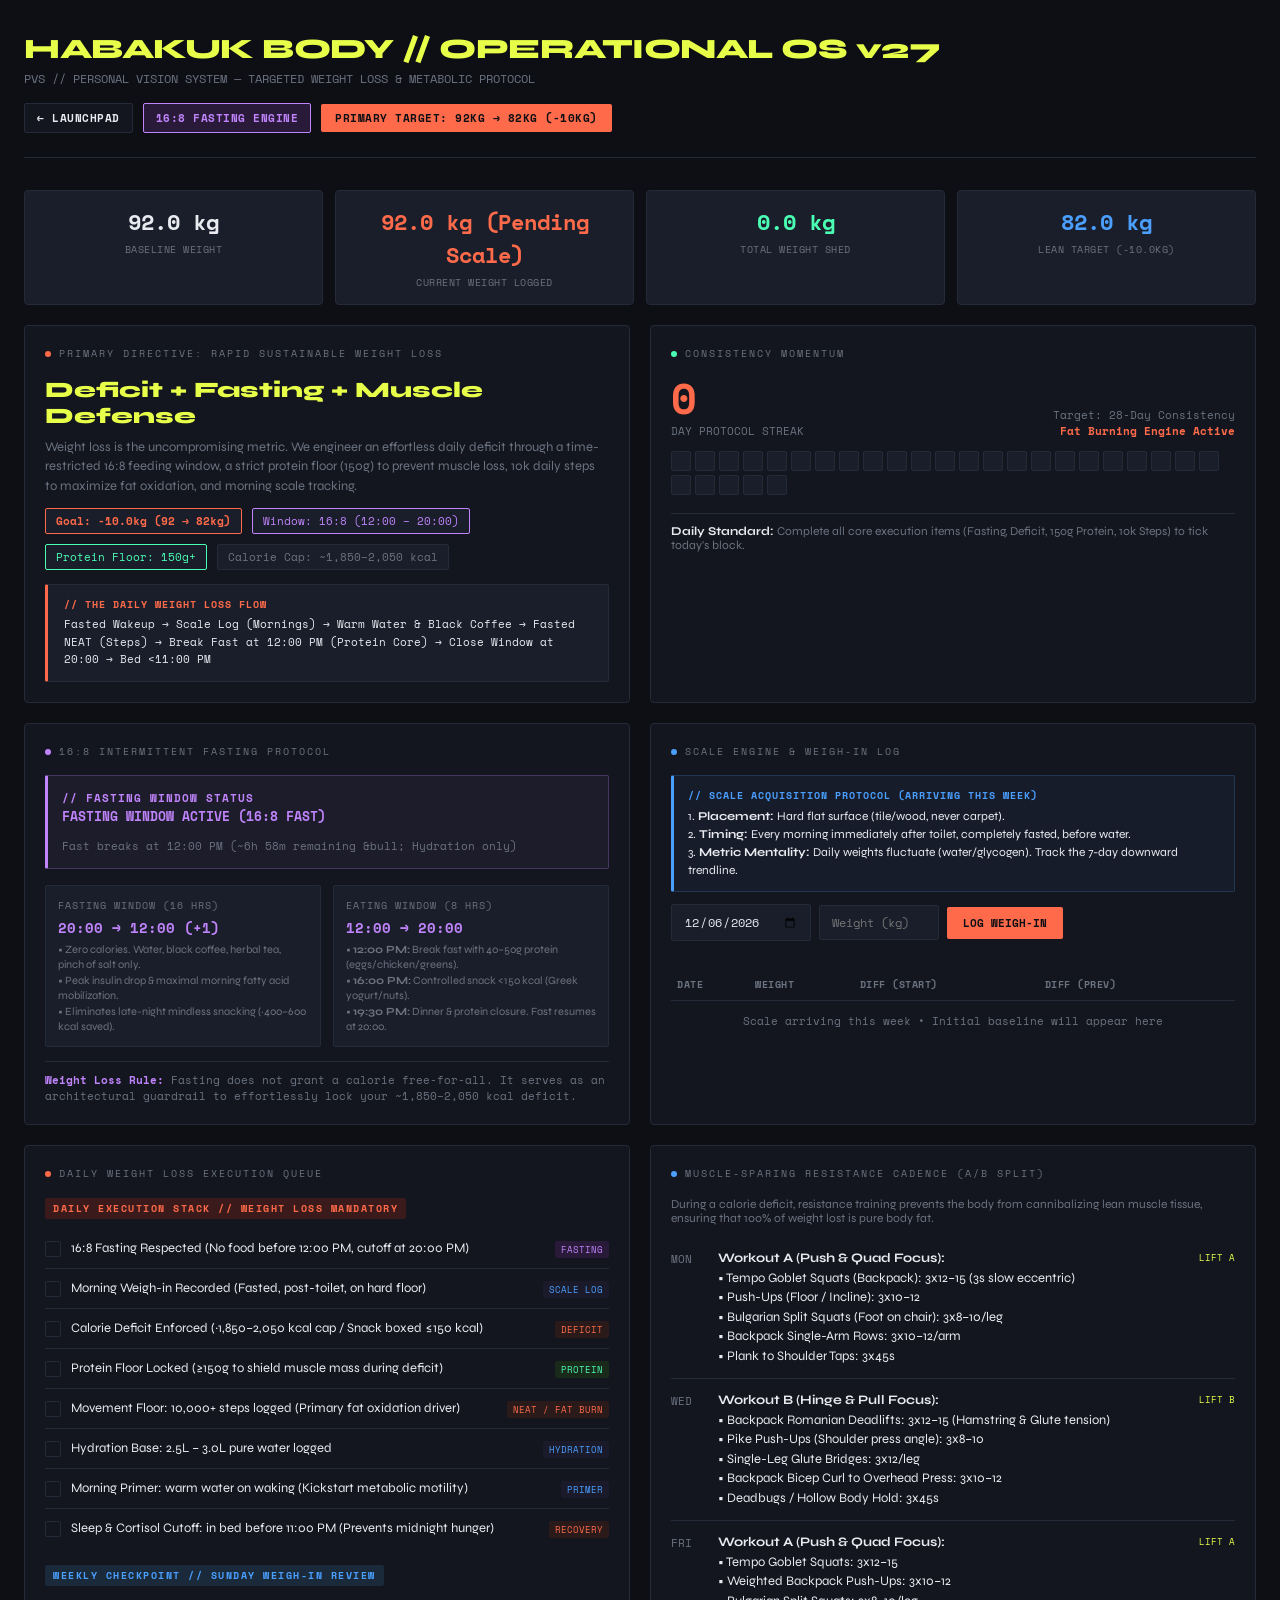
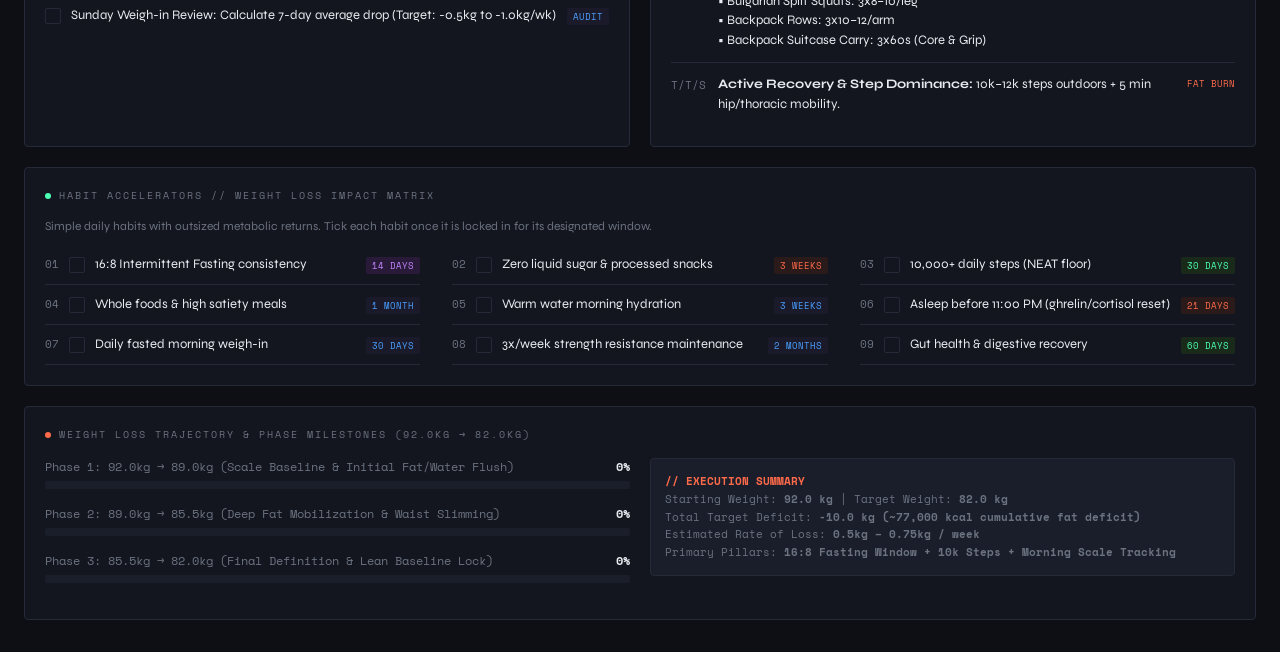
==== commit 6d65d3ea: "feat(sync): prioritize Barcelona Recce Pillar 1 over DNV checklist and recalibrate health target to " ====
--- a/health/index.html
+++ b/health/index.html
@@ -111,6 +111,13 @@
       background: var(--surface2);
     }
 
+    :target {
+      outline: 2px solid var(--accent3);
+      outline-offset: 4px;
+      background: var(--surface2) !important;
+      transition: all 0.3s ease;
+    }
+
     .grid {
       display: grid;
       grid-template-columns: 1fr 1fr;
@@ -645,16 +652,16 @@
       <p>PVS // PERSONAL VISION SYSTEM &mdash; TARGETED WEIGHT LOSS &amp; METABOLIC PROTOCOL</p>
     </div>
     <div class="header-actions">
-      <a href="../" class="back-btn">&larr; Launchpad</a>
+      <a href="../index.html" class="back-btn">&larr; Launchpad</a>
       <div class="fasting-badge">16:8 FASTING ENGINE</div>
-      <div class="target-badge">PRIMARY TARGET: 88KG &rarr; 78KG (-10KG)</div>
+      <div class="target-badge">PRIMARY TARGET: 92KG &rarr; 82KG (-10KG)</div>
     </div>
   </div>
 
   <!-- STATS OVERVIEW -->
   <div class="stats-row">
     <div class="stat-card">
-      <div class="stat-val" id="stat-start">88.0 kg</div>
+      <div class="stat-val" id="stat-start">92.0 kg</div>
       <div class="stat-sub">Baseline Weight</div>
     </div>
     <div class="stat-card">
@@ -666,7 +673,7 @@
       <div class="stat-sub">Total Weight Shed</div>
     </div>
     <div class="stat-card">
-      <div class="stat-val blue" id="stat-target">78.0 kg</div>
+      <div class="stat-val blue" id="stat-target">82.0 kg</div>
       <div class="stat-sub">Lean Target (-10.0kg)</div>
     </div>
   </div>
@@ -680,7 +687,7 @@
         Weight loss is the uncompromising metric. We engineer an effortless daily deficit through a time-restricted 16:8 feeding window, a strict protein floor (150g) to prevent muscle loss, 10k daily steps to maximize fat oxidation, and morning scale tracking.
       </p>
       <div class="role-meta">
-        <div class="role-pill highlight">Goal: -10.0kg (88 &rarr; 78kg)</div>
+        <div class="role-pill highlight">Goal: -10.0kg (92 &rarr; 82kg)</div>
         <div class="role-pill fasting">Window: 16:8 (12:00 &ndash; 20:00)</div>
         <div class="role-pill protein">Protein Floor: 150g+</div>
         <div class="role-pill">Calorie Cap: ~1,850&ndash;2,050 kcal</div>
@@ -803,7 +810,7 @@
       <div class="tier tier-now">
         <div class="tier-label">DAILY EXECUTION STACK // WEIGHT LOSS MANDATORY</div>
         
-        <div class="task-item" onclick="toggle(this)" data-task-id="fit_fasting">
+        <div class="task-item" id="fit_fasting" onclick="toggle(this)" data-task-id="fit_fasting" data-status="now" data-pillar="health" data-lever-title="16:8 Fasting Respected (12:00 &ndash; 20:00 Window)" data-lever-desc="Zero calories before 12:00 PM; eating cutoff at 20:00 PM" data-lever-tag="FASTING">
           <div class="checkbox"></div>
           <div class="task-text">16:8 Fasting Respected (No food before 12:00 PM, cutoff at 20:00 PM)</div>
           <div class="task-tag tag-purple">FASTING</div>
@@ -975,26 +982,26 @@
 
   <!-- WEIGHT LOSS PROGRESSION TRAJECTORY -->
   <div class="card full">
-    <div class="card-title"><span class="dot orange"></span>WEIGHT LOSS TRAJECTORY &amp; PHASE MILESTONES (88.0KG &rarr; 78.0KG)</div>
+    <div class="card-title"><span class="dot orange"></span>WEIGHT LOSS TRAJECTORY &amp; PHASE MILESTONES (92.0KG &rarr; 82.0KG)</div>
     <div class="grid" style="margin-bottom: 0;">
       <div>
         <div class="salary-bar">
-          <div class="salary-label"><span>Phase 1: 88.0kg &rarr; 85.0kg (Scale Baseline &amp; Initial Fat/Water Flush)</span><strong id="p1-label">Pending</strong></div>
+          <div class="salary-label"><span>Phase 1: 92.0kg &rarr; 89.0kg (Scale Baseline &amp; Initial Fat/Water Flush)</span><strong id="p1-label">Pending</strong></div>
           <div class="bar-track"><div class="bar-fill coral" id="p1-bar" style="width: 0%;"></div></div>
         </div>
         <div class="salary-bar">
-          <div class="salary-label"><span>Phase 2: 85.0kg &rarr; 81.5kg (Deep Fat Mobilization &amp; Waist Slimming)</span><strong id="p2-label">Pending</strong></div>
+          <div class="salary-label"><span>Phase 2: 89.0kg &rarr; 85.5kg (Deep Fat Mobilization &amp; Waist Slimming)</span><strong id="p2-label">Pending</strong></div>
           <div class="bar-track"><div class="bar-fill yellow" id="p2-bar" style="width: 0%;"></div></div>
         </div>
         <div class="salary-bar">
-          <div class="salary-label"><span>Phase 3: 81.5kg &rarr; 78.0kg (Final Definition &amp; Lean Baseline Lock)</span><strong id="p3-label">Pending</strong></div>
+          <div class="salary-label"><span>Phase 3: 85.5kg &rarr; 82.0kg (Final Definition &amp; Lean Baseline Lock)</span><strong id="p3-label">Pending</strong></div>
           <div class="bar-track"><div class="bar-fill green" id="p3-bar" style="width: 0%;"></div></div>
         </div>
       </div>
       <div>
         <div style="font-family: 'Space Mono', monospace; font-size: 11px; line-height: 1.6; color: var(--muted); background: var(--surface2); padding: 14px; border-radius: 4px; border: 1px solid var(--border);">
           <span style="color: var(--accent3); font-weight: 700;">// EXECUTION SUMMARY</span><br>
-          Starting Weight: <strong>88.0 kg</strong> | Target Weight: <strong>78.0 kg</strong><br>
+          Starting Weight: <strong>92.0 kg</strong> | Target Weight: <strong>82.0 kg</strong><br>
           Total Target Deficit: <strong>-10.0 kg (~77,000 kcal cumulative fat deficit)</strong><br>
           Estimated Rate of Loss: <strong>0.5kg &ndash; 0.75kg / week</strong><br>
           Primary Pillars: <strong>16:8 Fasting Window + 10k Steps + Morning Scale Tracking</strong>
@@ -1005,8 +1012,8 @@
 
   <script>
     const STORAGE_PREFIX = 'habakuk_body_';
-    const START_WEIGHT = 88.0;
-    const GOAL_WEIGHT = 78.0;
+    const START_WEIGHT = 92.0;
+    const GOAL_WEIGHT = 82.0;
 
     function toggle(element) {
       element.classList.toggle('done');
@@ -1023,6 +1030,25 @@
         }
       });
       localStorage.setItem(STORAGE_PREFIX + 'tasks', JSON.stringify(state));
+      syncActiveLever();
+    }
+
+    function syncActiveLever() {
+      const activeEl = document.querySelector('[data-status="now"]');
+      if (activeEl) {
+        const payload = {
+          pillar: 'health',
+          id: activeEl.getAttribute('data-task-id') || 'fit_fasting',
+          title: activeEl.getAttribute('data-lever-title') || '16:8 Fasting Respected (12:00 – 20:00 Window)',
+          desc: activeEl.getAttribute('data-lever-desc') || 'Zero calories before 12:00 PM; eating cutoff at 20:00 PM',
+          tag: activeEl.getAttribute('data-lever-tag') || 'FASTING',
+          done: activeEl.classList.contains('done'),
+          updatedAt: Date.now()
+        };
+        try {
+          localStorage.setItem('pvs_pillar_now_health', JSON.stringify(payload));
+        } catch (e) {}
+      }
     }
 
     function loadTaskState() {
@@ -1177,24 +1203,24 @@
       const currentWeight = history.length > 0 ? history[0].weight : START_WEIGHT;
 
       // Update stat cards
-      document.getElementById('stat-current').innerText = history.length > 0 ? currentWeight.toFixed(1) + ' kg' : '88.0 kg (Pending Scale)';
+      document.getElementById('stat-current').innerText = history.length > 0 ? currentWeight.toFixed(1) + ' kg' : '92.0 kg (Pending Scale)';
       const totalLost = START_WEIGHT - currentWeight;
       document.getElementById('stat-lost').innerText = (totalLost > 0 ? '-' + totalLost.toFixed(1) : (totalLost < 0 ? '+' + Math.abs(totalLost).toFixed(1) : '0.0')) + ' kg';
 
       // Update Phase Progression Bars
-      // Phase 1: 88.0 to 85.0 (-3.0kg)
+      // Phase 1: 92.0 to 89.0 (-3.0kg)
       const p1Lost = Math.min(Math.max(totalLost, 0), 3.0);
       const p1Pct = (p1Lost / 3.0) * 100;
       document.getElementById('p1-bar').style.width = p1Pct + '%';
       document.getElementById('p1-label').innerText = p1Pct >= 100 ? 'COMPLETED' : p1Pct.toFixed(0) + '%';
 
-      // Phase 2: 85.0 to 81.5 (-3.5kg)
+      // Phase 2: 89.0 to 85.5 (-3.5kg)
       const p2Lost = Math.min(Math.max(totalLost - 3.0, 0), 3.5);
       const p2Pct = (p2Lost / 3.5) * 100;
       document.getElementById('p2-bar').style.width = p2Pct + '%';
       document.getElementById('p2-label').innerText = p2Pct >= 100 ? 'COMPLETED' : p2Pct.toFixed(0) + '%';
 
-      // Phase 3: 81.5 to 78.0 (-3.5kg)
+      // Phase 3: 85.5 to 82.0 (-3.5kg)
       const p3Lost = Math.min(Math.max(totalLost - 6.5, 0), 3.5);
       const p3Pct = (p3Lost / 3.5) * 100;
       document.getElementById('p3-bar').style.width = p3Pct + '%';
@@ -1245,6 +1271,7 @@
       }
       renderWeightUI();
       updateFastingClock();
+      syncActiveLever();
       setInterval(updateFastingClock, 60000); // Check fasting clock every minute
     }
 
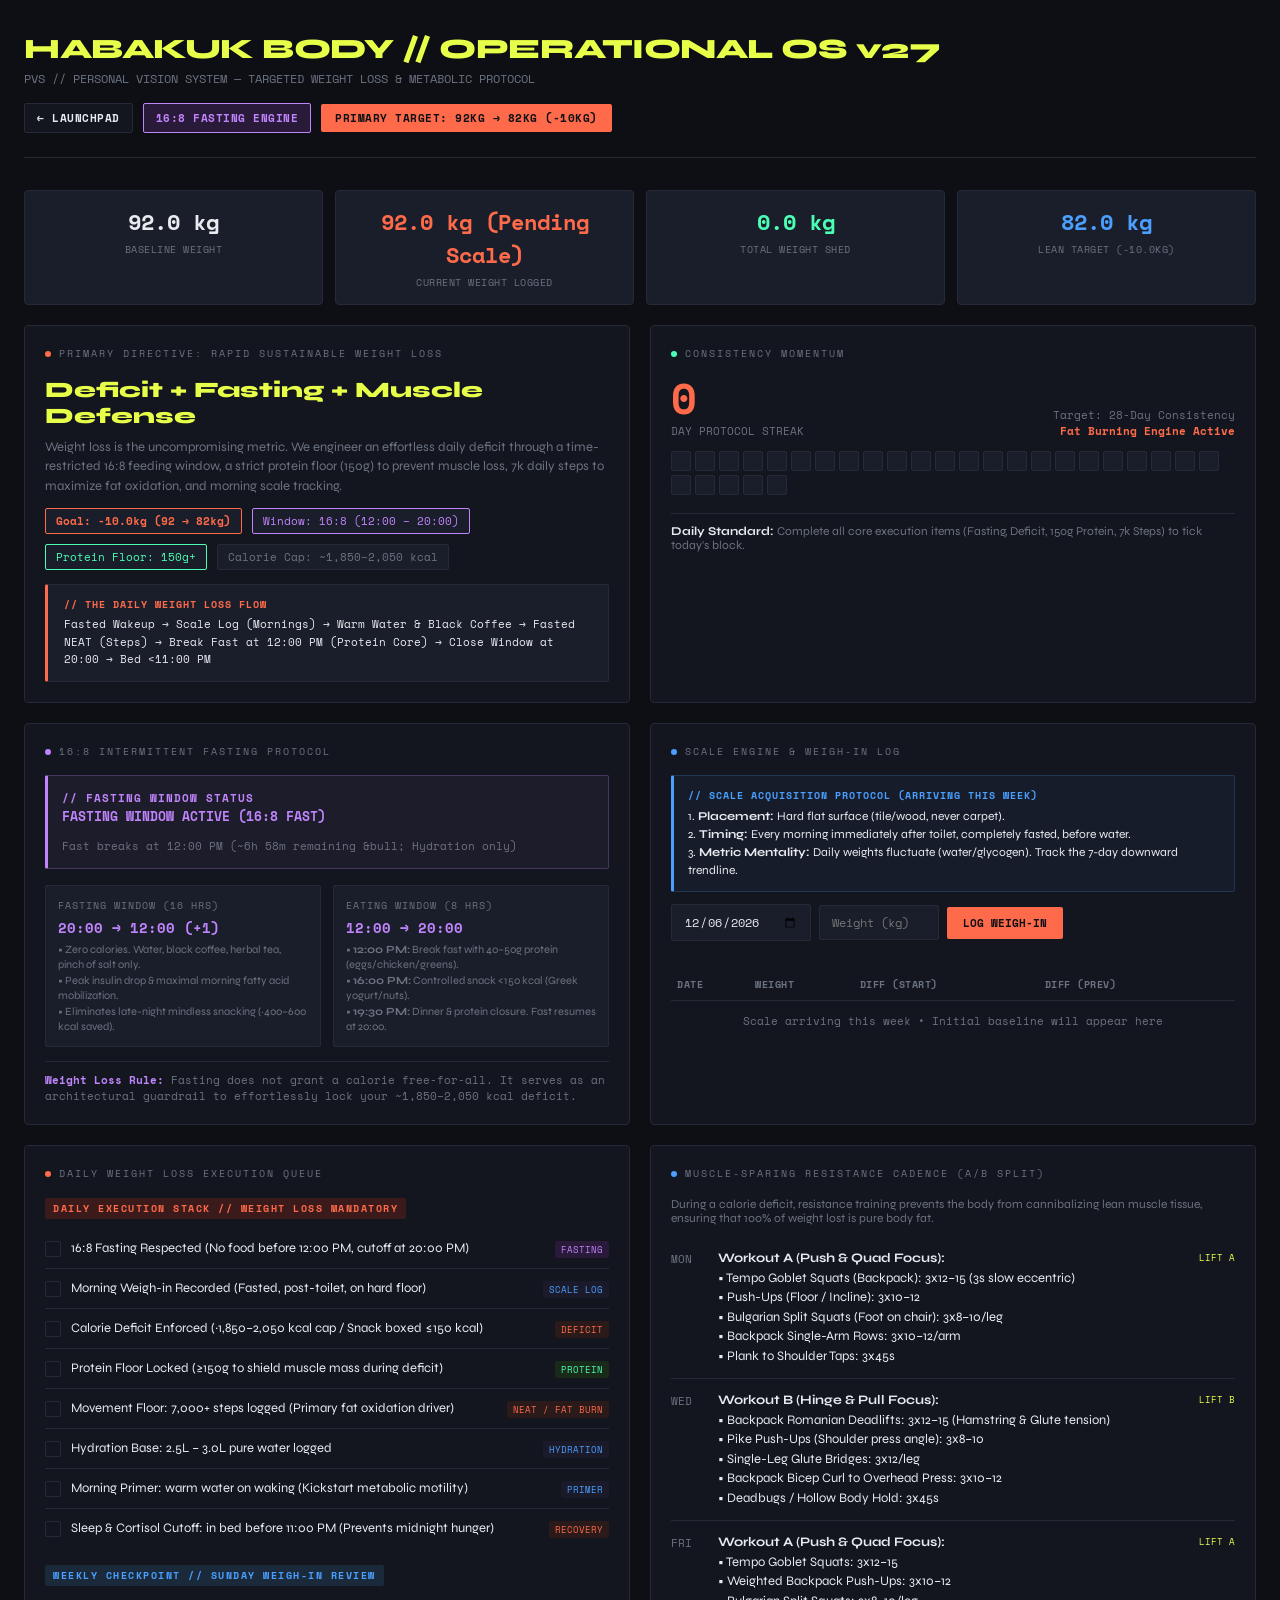
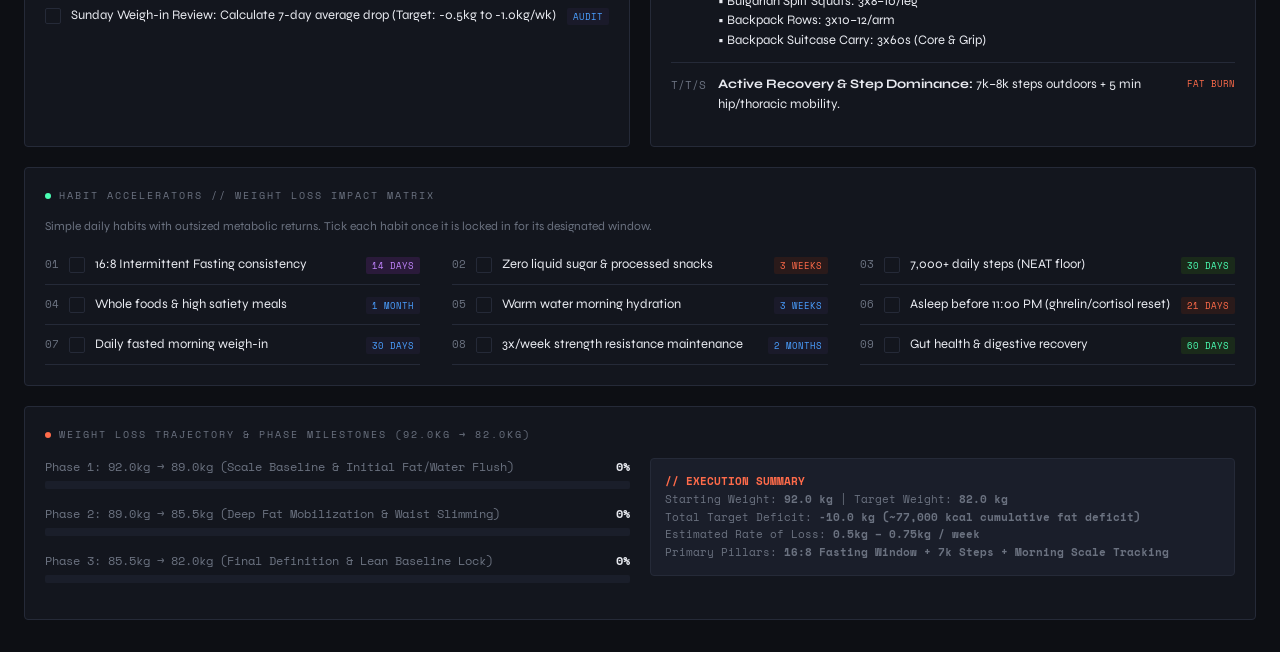
==== commit 00846356: "feat(sync): update health daily step count to 7,000" ====
--- a/health/index.html
+++ b/health/index.html
@@ -684,7 +684,7 @@
       <div class="card-title"><span class="dot orange"></span>PRIMARY DIRECTIVE: RAPID SUSTAINABLE WEIGHT LOSS</div>
       <div class="role-name">Deficit + Fasting + Muscle Defense</div>
       <p style="color: var(--muted); font-size: 13px; line-height: 1.5; margin-bottom: 12px;">
-        Weight loss is the uncompromising metric. We engineer an effortless daily deficit through a time-restricted 16:8 feeding window, a strict protein floor (150g) to prevent muscle loss, 10k daily steps to maximize fat oxidation, and morning scale tracking.
+        Weight loss is the uncompromising metric. We engineer an effortless daily deficit through a time-restricted 16:8 feeding window, a strict protein floor (150g) to prevent muscle loss, 7k daily steps to maximize fat oxidation, and morning scale tracking.
       </p>
       <div class="role-meta">
         <div class="role-pill highlight">Goal: -10.0kg (92 &rarr; 82kg)</div>
@@ -715,7 +715,7 @@
       </div>
       <div class="streak-days" id="streak-grid"></div>
       <div style="margin-top: 18px; font-size: 12px; color: var(--muted); border-top: 1px solid var(--border); padding-top: 10px;">
-        <strong style="color: var(--text);">Daily Standard:</strong> Complete all core execution items (Fasting, Deficit, 150g Protein, 10k Steps) to tick today's block.
+        <strong style="color: var(--text);">Daily Standard:</strong> Complete all core execution items (Fasting, Deficit, 150g Protein, 7k Steps) to tick today's block.
       </div>
     </div>
   </div>
@@ -836,7 +836,7 @@
 
         <div class="task-item" onclick="toggle(this)" data-task-id="fit_steps">
           <div class="checkbox"></div>
-          <div class="task-text">Movement Floor: 10,000+ steps logged (Primary fat oxidation driver)</div>
+          <div class="task-text">Movement Floor: 7,000+ steps logged (Primary fat oxidation driver)</div>
           <div class="task-tag tag-orange">NEAT / FAT BURN</div>
         </div>
 
@@ -918,7 +918,7 @@
       <div class="day-row">
         <div class="day-name">T/T/S</div>
         <div class="day-action">
-          <strong>Active Recovery &amp; Step Dominance:</strong> 10k&ndash;12k steps outdoors + 5 min hip/thoracic mobility.
+          <strong>Active Recovery &amp; Step Dominance:</strong> 7k&ndash;8k steps outdoors + 5 min hip/thoracic mobility.
         </div>
         <div class="day-type" style="color: var(--accent3);">FAT BURN</div>
       </div>
@@ -944,7 +944,7 @@
       </div>
       <div class="task-item" onclick="toggle(this)" data-task-id="habit_steps">
         <div class="habit-num">03</div><div class="checkbox"></div>
-        <div class="task-text">10,000+ daily steps (NEAT floor)</div>
+        <div class="task-text">7,000+ daily steps (NEAT floor)</div>
         <div class="task-tag tag-green">30 DAYS</div>
       </div>
       <div class="task-item" onclick="toggle(this)" data-task-id="habit_whole_foods">
@@ -1004,7 +1004,7 @@
           Starting Weight: <strong>92.0 kg</strong> | Target Weight: <strong>82.0 kg</strong><br>
           Total Target Deficit: <strong>-10.0 kg (~77,000 kcal cumulative fat deficit)</strong><br>
           Estimated Rate of Loss: <strong>0.5kg &ndash; 0.75kg / week</strong><br>
-          Primary Pillars: <strong>16:8 Fasting Window + 10k Steps + Morning Scale Tracking</strong>
+          Primary Pillars: <strong>16:8 Fasting Window + 7k Steps + Morning Scale Tracking</strong>
         </div>
       </div>
     </div>
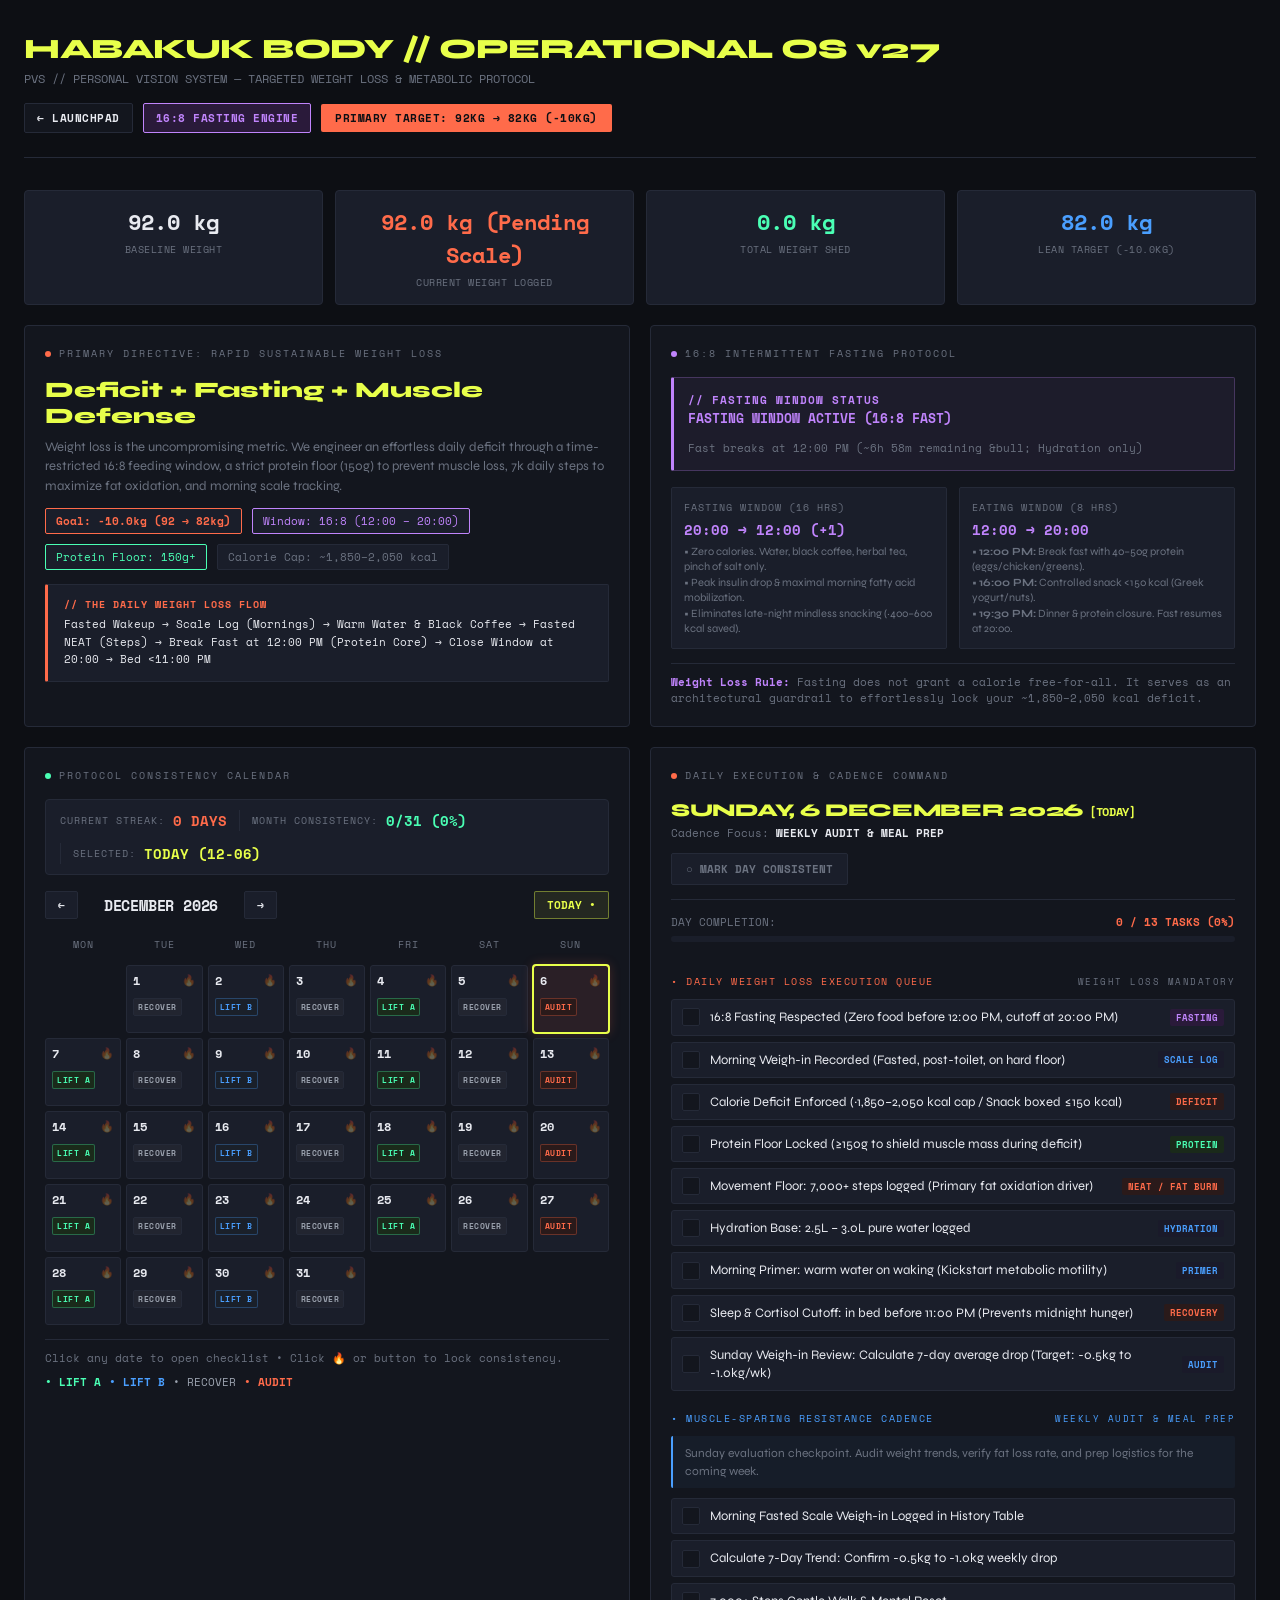
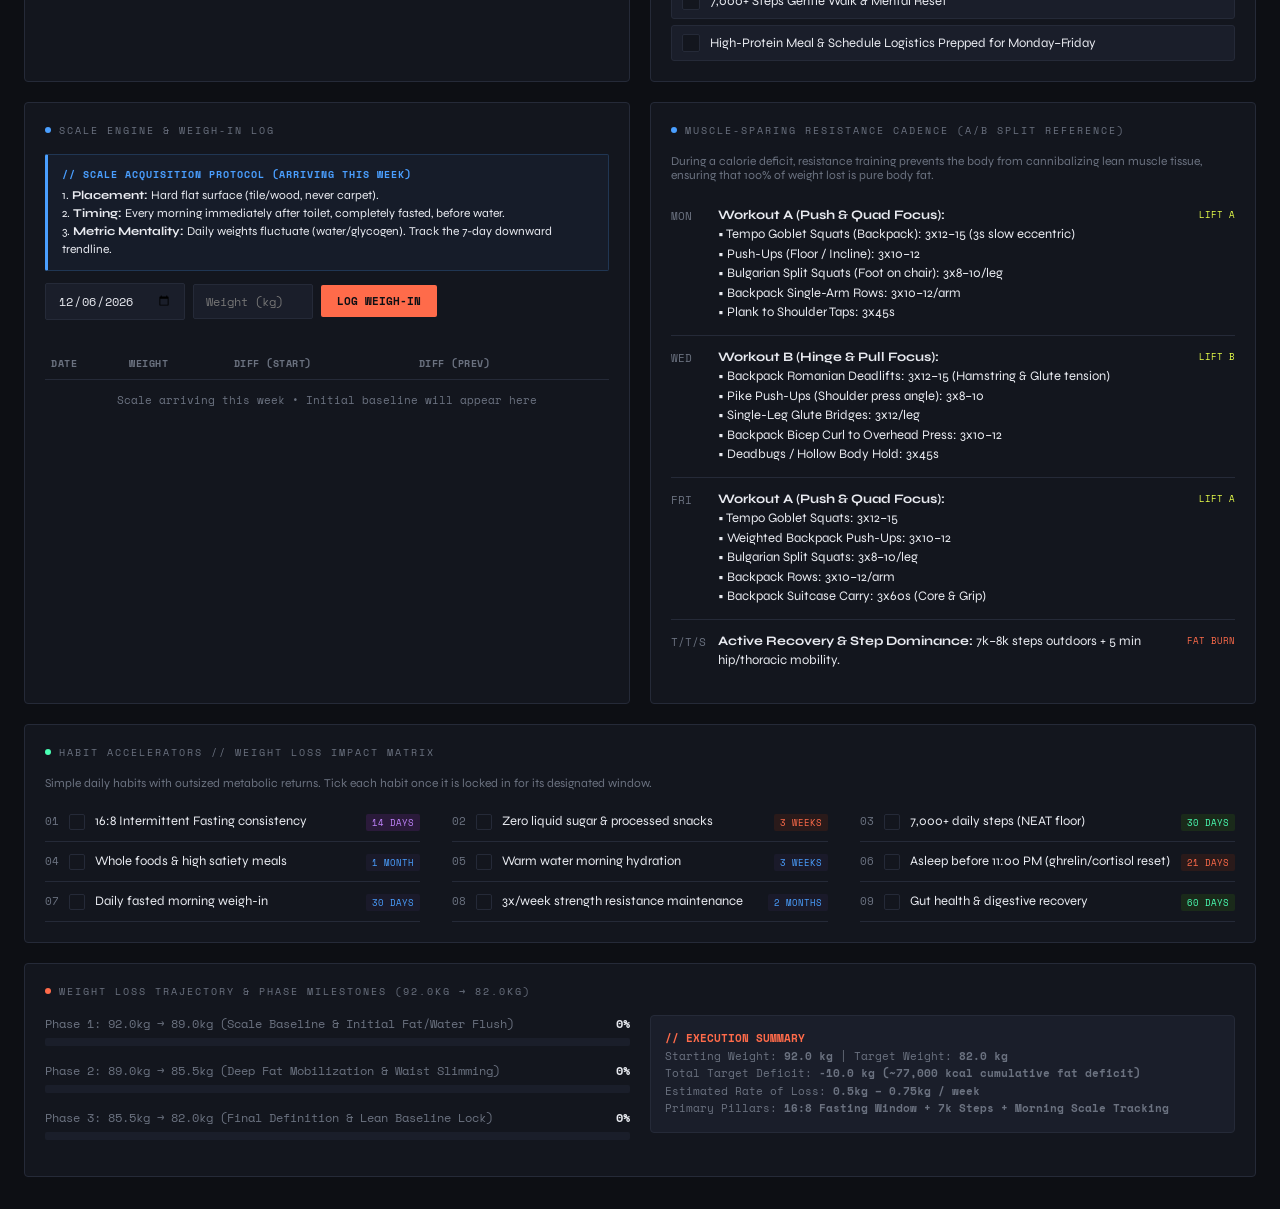
==== commit b90aa797: "feat(health): upgrade protocol streak to interactive calendar with day execution & muscle sparing ch" ====
--- a/health/index.html
+++ b/health/index.html
@@ -641,6 +641,425 @@
       .full { grid-column: 1; }
       .stats-row { grid-template-columns: 1fr; }
     }
+  
+    /* CALENDAR & DAY COMMAND ENGINE */
+    .cal-kpi-bar {
+      display: flex;
+      align-items: center;
+      gap: 12px;
+      flex-wrap: wrap;
+      margin-bottom: 16px;
+      background: var(--surface2);
+      border: 1px solid var(--border);
+      padding: 10px 14px;
+      border-radius: 4px;
+    }
+
+    .cal-kpi-item {
+      display: flex;
+      align-items: center;
+      gap: 8px;
+    }
+
+    .cal-kpi-label {
+      font-family: 'Space Mono', monospace;
+      font-size: 10px;
+      text-transform: uppercase;
+      letter-spacing: 1px;
+      color: var(--muted);
+    }
+
+    .cal-kpi-val {
+      font-family: 'Space Mono', monospace;
+      font-size: 14px;
+      font-weight: 700;
+      color: var(--accent3);
+    }
+
+    .cal-kpi-val.mint { color: var(--accent2); }
+
+    .cal-nav-bar {
+      display: flex;
+      justify-content: space-between;
+      align-items: center;
+      margin-bottom: 14px;
+      flex-wrap: wrap;
+      gap: 10px;
+    }
+
+    .cal-month-controls {
+      display: flex;
+      align-items: center;
+      gap: 8px;
+    }
+
+    .cal-btn {
+      background: var(--surface2);
+      border: 1px solid var(--border);
+      color: var(--text);
+      font-family: 'Space Mono', monospace;
+      font-size: 11px;
+      font-weight: 700;
+      padding: 5px 12px;
+      border-radius: 2px;
+      cursor: pointer;
+      transition: all 0.2s ease;
+    }
+
+    .cal-btn:hover {
+      border-color: var(--accent3);
+      color: var(--accent3);
+    }
+
+    .cal-btn.today-btn {
+      background: rgba(232, 255, 74, 0.08);
+      border-color: rgba(232, 255, 74, 0.4);
+      color: var(--accent);
+    }
+
+    .cal-btn.today-btn:hover {
+      background: var(--accent);
+      color: #0d0f14;
+    }
+
+    .cal-month-title {
+      font-size: 15px;
+      font-weight: 800;
+      letter-spacing: -0.2px;
+      color: var(--text);
+      min-width: 150px;
+      text-align: center;
+      font-family: 'Space Mono', monospace;
+    }
+
+    .calendar-table {
+      width: 100%;
+      display: grid;
+      grid-template-columns: repeat(7, 1fr);
+      gap: 5px;
+    }
+
+    .cal-weekday-header {
+      font-family: 'Space Mono', monospace;
+      font-size: 10px;
+      text-transform: uppercase;
+      letter-spacing: 1px;
+      color: var(--muted);
+      text-align: center;
+      padding: 4px 0 8px 0;
+    }
+
+    .cal-cell {
+      background: var(--surface2);
+      border: 1px solid var(--border);
+      border-radius: 3px;
+      min-height: 68px;
+      padding: 6px;
+      cursor: pointer;
+      display: flex;
+      flex-direction: column;
+      justify-content: space-between;
+      transition: all 0.15s ease;
+      position: relative;
+    }
+
+    .cal-cell:hover {
+      border-color: var(--accent3);
+      background: #1f2433;
+    }
+
+    .cal-cell.empty {
+      background: transparent;
+      border-color: transparent;
+      cursor: default;
+      min-height: 0;
+    }
+
+    .cal-cell.today {
+      outline: 2px solid var(--accent);
+      outline-offset: -1px;
+    }
+
+    .cal-cell.selected {
+      border-color: var(--accent3) !important;
+      background: #2a1f26 !important;
+      box-shadow: 0 0 12px rgba(255, 107, 74, 0.25);
+    }
+
+    .cal-cell.consistent {
+      border-color: rgba(255, 107, 74, 0.5);
+      background: rgba(255, 107, 74, 0.08);
+    }
+
+    .cal-cell.consistent.all-done {
+      border-color: rgba(74, 255, 180, 0.6);
+      background: rgba(74, 255, 180, 0.08);
+    }
+
+    .cal-cell-header {
+      display: flex;
+      justify-content: space-between;
+      align-items: center;
+    }
+
+    .cal-cell-num {
+      font-family: 'Space Mono', monospace;
+      font-size: 12px;
+      font-weight: 700;
+      color: var(--text);
+    }
+
+    .cal-cell-flame {
+      font-size: 11px;
+      line-height: 1;
+      opacity: 0.3;
+      transition: all 0.2s ease;
+    }
+
+    .cal-cell.consistent .cal-cell-flame {
+      opacity: 1;
+      filter: drop-shadow(0 0 4px rgba(255, 107, 74, 0.6));
+    }
+
+    .cal-cadence-tag {
+      font-family: 'Space Mono', monospace;
+      font-size: 8px;
+      font-weight: 700;
+      padding: 2px 4px;
+      border-radius: 2px;
+      text-transform: uppercase;
+      margin-top: 3px;
+      align-self: flex-start;
+      letter-spacing: 0.5px;
+    }
+
+    .tag-cad-lift-a { background: #1a2a1a; color: var(--accent2); border: 1px solid rgba(74, 255, 180, 0.3); }
+    .tag-cad-lift-b { background: #1a202a; color: var(--accent4); border: 1px solid rgba(74, 159, 255, 0.3); }
+    .tag-cad-recover { background: #222530; color: #9ca3af; border: 1px solid var(--border); }
+    .tag-cad-audit { background: #2a1a1a; color: var(--accent3); border: 1px solid rgba(255, 107, 74, 0.3); }
+
+    .cal-cell-footer {
+      display: flex;
+      justify-content: space-between;
+      align-items: flex-end;
+      margin-top: 4px;
+    }
+
+    .cal-cell-stat {
+      font-family: 'Space Mono', monospace;
+      font-size: 9px;
+      color: var(--muted);
+    }
+
+    .cal-cell-stat.done {
+      color: var(--accent2);
+      font-weight: 700;
+    }
+
+    /* DAY COMMAND PANEL */
+    .day-panel-box {
+      display: flex;
+      flex-direction: column;
+      height: 100%;
+    }
+
+    .day-panel-header {
+      display: flex;
+      justify-content: space-between;
+      align-items: flex-start;
+      flex-wrap: wrap;
+      gap: 12px;
+      padding-bottom: 14px;
+      border-bottom: 1px solid var(--border);
+      margin-bottom: 14px;
+    }
+
+    .day-panel-title h3 {
+      font-size: 18px;
+      font-weight: 800;
+      color: var(--accent);
+      letter-spacing: -0.3px;
+    }
+
+    .day-panel-title p {
+      font-family: 'Space Mono', monospace;
+      font-size: 11px;
+      color: var(--muted);
+      margin-top: 4px;
+    }
+
+    .day-lock-btn {
+      font-family: 'Space Mono', monospace;
+      font-size: 11px;
+      font-weight: 700;
+      padding: 7px 14px;
+      border-radius: 2px;
+      cursor: pointer;
+      transition: all 0.2s ease;
+      background: var(--surface2);
+      border: 1px solid var(--border);
+      color: var(--muted);
+      display: flex;
+      align-items: center;
+      gap: 6px;
+    }
+
+    .day-lock-btn.locked {
+      background: rgba(255, 107, 74, 0.15);
+      border-color: var(--accent3);
+      color: var(--accent3);
+    }
+
+    .day-lock-btn.locked.all-good {
+      background: rgba(74, 255, 180, 0.15);
+      border-color: var(--accent2);
+      color: var(--accent2);
+    }
+
+    .day-lock-btn:hover {
+      transform: translateY(-1px);
+    }
+
+    .day-progress-track {
+      width: 100%;
+      height: 6px;
+      background: var(--surface2);
+      border-radius: 3px;
+      overflow: hidden;
+      margin-bottom: 16px;
+    }
+
+    .day-progress-fill {
+      height: 100%;
+      background: linear-gradient(90deg, var(--accent3), var(--accent2));
+      transition: width 0.3s ease;
+    }
+
+    .day-section-head {
+      font-family: 'Space Mono', monospace;
+      font-size: 10px;
+      text-transform: uppercase;
+      letter-spacing: 1.5px;
+      color: var(--accent3);
+      margin: 16px 0 10px 0;
+      display: flex;
+      align-items: center;
+      justify-content: space-between;
+    }
+
+    .day-section-head.cadence {
+      color: var(--accent4);
+    }
+
+    .day-task-list {
+      display: flex;
+      flex-direction: column;
+      gap: 6px;
+    }
+
+    .day-task-row {
+      display: flex;
+      align-items: center;
+      gap: 10px;
+      padding: 8px 10px;
+      background: var(--surface2);
+      border: 1px solid var(--border);
+      border-radius: 3px;
+      cursor: pointer;
+      transition: all 0.15s ease;
+    }
+
+    .day-task-row:hover {
+      border-color: var(--accent3);
+    }
+
+    .day-task-row.done {
+      border-color: rgba(74, 255, 180, 0.3);
+      background: rgba(74, 255, 180, 0.04);
+    }
+
+    .day-task-row.done .day-task-text {
+      text-decoration: line-through;
+      color: var(--muted);
+    }
+
+    .day-task-box {
+      width: 18px;
+      height: 18px;
+      border: 1px solid var(--border);
+      border-radius: 2px;
+      display: flex;
+      align-items: center;
+      justify-content: center;
+      font-size: 11px;
+      font-weight: 700;
+      color: #0d0f14;
+      background: var(--surface);
+      flex-shrink: 0;
+      transition: all 0.15s ease;
+    }
+
+    .day-task-row.done .day-task-box {
+      background: var(--accent2);
+      border-color: var(--accent2);
+    }
+
+    .day-task-text {
+      font-size: 13px;
+      line-height: 1.4;
+      flex: 1;
+      color: var(--text);
+    }
+
+    .day-task-tag {
+      font-family: 'Space Mono', monospace;
+      font-size: 9px;
+      padding: 2px 6px;
+      border-radius: 2px;
+      text-transform: uppercase;
+      flex-shrink: 0;
+      font-weight: 700;
+    }
+
+    .day-cadence-desc {
+      font-size: 12px;
+      color: var(--muted);
+      line-height: 1.5;
+      margin-bottom: 10px;
+      padding: 8px 12px;
+      background: rgba(74, 159, 255, 0.05);
+      border-left: 2px solid var(--accent4);
+      border-radius: 2px;
+    }
+
+  
+    @media (max-width: 600px) {
+      .cal-cell {
+        min-height: 52px;
+        padding: 4px;
+      }
+      .cal-cadence-tag {
+        font-size: 7px;
+        padding: 1px 3px;
+      }
+      .cal-cell-num {
+        font-size: 11px;
+      }
+      .cal-month-title {
+        min-width: 120px;
+        font-size: 13px;
+      }
+      .cal-kpi-bar {
+        flex-direction: column;
+        align-items: flex-start;
+        gap: 6px;
+      }
+      .cal-kpi-item {
+        border-left: none !important;
+        padding-left: 0 !important;
+      }
+    }
+
   </style>
 </head>
 <body>
@@ -678,7 +1097,7 @@
     </div>
   </div>
 
-  <!-- TOP GRID: WEIGHT LOSS DIRECTIVE & CONSISTENCY -->
+  <!-- TOP GRID: WEIGHT LOSS DIRECTIVE & FASTING COMMAND -->
   <div class="grid">
     <div class="card">
       <div class="card-title"><span class="dot orange"></span>PRIMARY DIRECTIVE: RAPID SUSTAINABLE WEIGHT LOSS</div>
@@ -701,27 +1120,6 @@
       </div>
     </div>
 
-    <div class="card">
-      <div class="card-title"><span class="dot green"></span>CONSISTENCY MOMENTUM</div>
-      <div style="display: flex; justify-content: space-between; align-items: flex-end;">
-        <div>
-          <div class="big-num orange" id="streak-count">0</div>
-          <div class="big-num-label">DAY PROTOCOL STREAK</div>
-        </div>
-        <div style="text-align: right; font-family: 'Space Mono', monospace; font-size: 11px; color: var(--muted);">
-          Target: 28-Day Consistency<br>
-          <span style="color: var(--accent3); font-weight: 700;">Fat Burning Engine Active</span>
-        </div>
-      </div>
-      <div class="streak-days" id="streak-grid"></div>
-      <div style="margin-top: 18px; font-size: 12px; color: var(--muted); border-top: 1px solid var(--border); padding-top: 10px;">
-        <strong style="color: var(--text);">Daily Standard:</strong> Complete all core execution items (Fasting, Deficit, 150g Protein, 7k Steps) to tick today's block.
-      </div>
-    </div>
-  </div>
-
-  <!-- INTERMITTENT FASTING & SCALE ONBOARDING (NEW CARDS) -->
-  <div class="grid">
     <!-- 16:8 FASTING COMMAND CENTER -->
     <div class="card">
       <div class="card-title"><span class="dot purple"></span>16:8 INTERMITTENT FASTING PROTOCOL</div>
@@ -741,18 +1139,18 @@
           <div class="fast-phase-title">FASTING WINDOW (16 HRS)</div>
           <div class="fast-phase-time">20:00 &rarr; 12:00 (+1)</div>
           <div class="fast-phase-desc">
-            • Zero calories. Water, black coffee, herbal tea, pinch of salt only.<br>
-            • Peak insulin drop &amp; maximal morning fatty acid mobilization.<br>
-            • Eliminates late-night mindless snacking (~400&ndash;600 kcal saved).
+            &bull; Zero calories. Water, black coffee, herbal tea, pinch of salt only.<br>
+            &bull; Peak insulin drop &amp; maximal morning fatty acid mobilization.<br>
+            &bull; Eliminates late-night mindless snacking (~400&ndash;600 kcal saved).
           </div>
         </div>
         <div class="fast-phase">
           <div class="fast-phase-title">EATING WINDOW (8 HRS)</div>
           <div class="fast-phase-time">12:00 &rarr; 20:00</div>
           <div class="fast-phase-desc">
-            • <strong>12:00 PM:</strong> Break fast with 40&ndash;50g protein (eggs/chicken/greens).<br>
-            • <strong>16:00 PM:</strong> Controlled snack &lt;150 kcal (Greek yogurt/nuts).<br>
-            • <strong>19:30 PM:</strong> Dinner &amp; protein closure. Fast resumes at 20:00.
+            &bull; <strong>12:00 PM:</strong> Break fast with 40&ndash;50g protein (eggs/chicken/greens).<br>
+            &bull; <strong>16:00 PM:</strong> Controlled snack &lt;150 kcal (Greek yogurt/nuts).<br>
+            &bull; <strong>19:30 PM:</strong> Dinner &amp; protein closure. Fast resumes at 20:00.
           </div>
         </div>
       </div>
@@ -761,7 +1159,65 @@
         <span style="color: var(--accent5); font-weight: 700;">Weight Loss Rule:</span> Fasting does not grant a calorie free-for-all. It serves as an architectural guardrail to effortlessly lock your ~1,850&ndash;2,050 kcal deficit.
       </div>
     </div>
-
+  </div>
+
+  <!-- PROTOCOL CONSISTENCY CALENDAR & DAY EXECUTION ENGINE -->
+  <div class="grid" id="protocolCalendarSection">
+    <!-- CALENDAR CARD -->
+    <div class="card" id="calendarCard">
+      <div class="card-title"><span class="dot green"></span>PROTOCOL CONSISTENCY CALENDAR</div>
+      
+      <div class="cal-kpi-bar">
+        <div class="cal-kpi-item">
+          <span class="cal-kpi-label">Current Streak:</span>
+          <span class="cal-kpi-val" id="calCurrentStreak">0 DAYS</span>
+        </div>
+        <div class="cal-kpi-item" style="border-left: 1px solid var(--border); padding-left: 12px;">
+          <span class="cal-kpi-label">Month Consistency:</span>
+          <span class="cal-kpi-val mint" id="calMonthRate">0/30 (0%)</span>
+        </div>
+        <div class="cal-kpi-item" style="border-left: 1px solid var(--border); padding-left: 12px;">
+          <span class="cal-kpi-label">Selected:</span>
+          <span class="cal-kpi-val" style="color: var(--accent);" id="calSelectedDisplay">TODAY</span>
+        </div>
+      </div>
+
+      <div class="cal-nav-bar">
+        <div class="cal-month-controls">
+          <button class="cal-btn" onclick="prevCalendarMonth()" title="Previous Month">&larr;</button>
+          <div class="cal-month-title" id="calMonthTitle">NOVEMBER 2026</div>
+          <button class="cal-btn" onclick="nextCalendarMonth()" title="Next Month">&rarr;</button>
+        </div>
+        <button class="cal-btn today-btn" onclick="jumpCalendarToToday()">TODAY &bull;</button>
+      </div>
+
+      <div class="calendar-table" id="calendarGridTable">
+        <!-- Rendered by JS -->
+      </div>
+
+      <div style="margin-top: 14px; font-family: 'Space Mono', monospace; font-size: 11px; color: var(--muted); border-top: 1px solid var(--border); padding-top: 10px; display: flex; justify-content: space-between; align-items: center; flex-wrap: wrap; gap: 8px;">
+        <span>Click any date to open checklist &bull; Click &#x1f525; or button to lock consistency.</span>
+        <span style="display: flex; gap: 8px;">
+          <span style="color: var(--accent2); font-weight: 700;">&bull; LIFT A</span>
+          <span style="color: var(--accent4); font-weight: 700;">&bull; LIFT B</span>
+          <span style="color: #9ca3af;">&bull; RECOVER</span>
+          <span style="color: var(--accent3); font-weight: 700;">&bull; AUDIT</span>
+        </span>
+      </div>
+    </div>
+
+    <!-- OPEN DAY EXECUTION & CADENCE COMMAND PANEL -->
+    <div class="card" id="dayCommandPanelCard">
+      <div class="card-title"><span class="dot orange"></span>DAILY EXECUTION &amp; CADENCE COMMAND</div>
+      
+      <div class="day-panel-box" id="dayPanelContainer">
+        <!-- Rendered dynamically by renderDayPanel(selectedDateKey) -->
+      </div>
+    </div>
+  </div>
+
+  <!-- SCALE ENGINE & A/B SPLIT REFERENCE -->
+  <div class="grid">
     <!-- SCALE INITIALIZATION & WEIGH-IN LOG -->
     <div class="card">
       <div class="card-title"><span class="dot blue"></span>SCALE ENGINE &amp; WEIGH-IN LOG</div>
@@ -800,78 +1256,10 @@
         </table>
       </div>
     </div>
-  </div>
-
-  <!-- DAILY PROTOCOL QUEUE & LIFTING CADENCE -->
-  <div class="grid">
+
+    <!-- PURE BODYWEIGHT & BACKPACK RESISTANCE (MUSCLE-SPARING REFERENCE) -->
     <div class="card">
-      <div class="card-title"><span class="dot orange"></span>DAILY WEIGHT LOSS EXECUTION QUEUE</div>
-      
-      <div class="tier tier-now">
-        <div class="tier-label">DAILY EXECUTION STACK // WEIGHT LOSS MANDATORY</div>
-        
-        <div class="task-item" id="fit_fasting" onclick="toggle(this)" data-task-id="fit_fasting" data-status="now" data-pillar="health" data-lever-title="16:8 Fasting Respected (12:00 &ndash; 20:00 Window)" data-lever-desc="Zero calories before 12:00 PM; eating cutoff at 20:00 PM" data-lever-tag="FASTING">
-          <div class="checkbox"></div>
-          <div class="task-text">16:8 Fasting Respected (No food before 12:00 PM, cutoff at 20:00 PM)</div>
-          <div class="task-tag tag-purple">FASTING</div>
-        </div>
-
-        <div class="task-item" onclick="toggle(this)" data-task-id="fit_weighin_daily">
-          <div class="checkbox"></div>
-          <div class="task-text">Morning Weigh-in Recorded (Fasted, post-toilet, on hard floor)</div>
-          <div class="task-tag tag-blue">SCALE LOG</div>
-        </div>
-
-        <div class="task-item" onclick="toggle(this)" data-task-id="fit_deficit">
-          <div class="checkbox"></div>
-          <div class="task-text">Calorie Deficit Enforced (~1,850&ndash;2,050 kcal cap / Snack boxed &le;150 kcal)</div>
-          <div class="task-tag tag-orange">DEFICIT</div>
-        </div>
-
-        <div class="task-item" onclick="toggle(this)" data-task-id="fit_protein">
-          <div class="checkbox"></div>
-          <div class="task-text">Protein Floor Locked (&ge;150g to shield muscle mass during deficit)</div>
-          <div class="task-tag tag-green">PROTEIN</div>
-        </div>
-
-        <div class="task-item" onclick="toggle(this)" data-task-id="fit_steps">
-          <div class="checkbox"></div>
-          <div class="task-text">Movement Floor: 7,000+ steps logged (Primary fat oxidation driver)</div>
-          <div class="task-tag tag-orange">NEAT / FAT BURN</div>
-        </div>
-
-        <div class="task-item" onclick="toggle(this)" data-task-id="fit_water">
-          <div class="checkbox"></div>
-          <div class="task-text">Hydration Base: 2.5L &ndash; 3.0L pure water logged</div>
-          <div class="task-tag tag-blue">HYDRATION</div>
-        </div>
-
-        <div class="task-item" onclick="toggle(this)" data-task-id="fit_warm_water">
-          <div class="checkbox"></div>
-          <div class="task-text">Morning Primer: warm water on waking (Kickstart metabolic motility)</div>
-          <div class="task-tag tag-blue">PRIMER</div>
-        </div>
-
-        <div class="task-item" onclick="toggle(this)" data-task-id="fit_sleep">
-          <div class="checkbox"></div>
-          <div class="task-text">Sleep &amp; Cortisol Cutoff: in bed before 11:00 PM (Prevents midnight hunger)</div>
-          <div class="task-tag tag-orange">RECOVERY</div>
-        </div>
-      </div>
-
-      <div class="tier tier-scale">
-        <div class="tier-label">WEEKLY CHECKPOINT // SUNDAY WEIGH-IN REVIEW</div>
-        <div class="task-item" onclick="toggle(this)" data-task-id="fit_sunday_review">
-          <div class="checkbox"></div>
-          <div class="task-text">Sunday Weigh-in Review: Calculate 7-day average drop (Target: -0.5kg to -1.0kg/wk)</div>
-          <div class="task-tag tag-blue">AUDIT</div>
-        </div>
-      </div>
-    </div>
-
-    <!-- PURE BODYWEIGHT & BACKPACK RESISTANCE (MUSCLE-SPARING) -->
-    <div class="card">
-      <div class="card-title"><span class="dot blue"></span>MUSCLE-SPARING RESISTANCE CADENCE (A/B SPLIT)</div>
+      <div class="card-title"><span class="dot blue"></span>MUSCLE-SPARING RESISTANCE CADENCE (A/B SPLIT REFERENCE)</div>
       <p style="color: var(--muted); font-size: 12px; margin-bottom: 12px;">
         During a calorie deficit, resistance training prevents the body from cannibalizing lean muscle tissue, ensuring that 100% of weight lost is pure body fat.
       </p>
@@ -880,11 +1268,11 @@
         <div class="day-name">MON</div>
         <div class="day-action">
           <strong>Workout A (Push &amp; Quad Focus):</strong><br>
-          • Tempo Goblet Squats (Backpack): 3x12&ndash;15 (3s slow eccentric)<br>
-          • Push-Ups (Floor / Incline): 3x10&ndash;12<br>
-          • Bulgarian Split Squats (Foot on chair): 3x8&ndash;10/leg<br>
-          • Backpack Single-Arm Rows: 3x10&ndash;12/arm<br>
-          • Plank to Shoulder Taps: 3x45s
+          &bull; Tempo Goblet Squats (Backpack): 3x12&ndash;15 (3s slow eccentric)<br>
+          &bull; Push-Ups (Floor / Incline): 3x10&ndash;12<br>
+          &bull; Bulgarian Split Squats (Foot on chair): 3x8&ndash;10/leg<br>
+          &bull; Backpack Single-Arm Rows: 3x10&ndash;12/arm<br>
+          &bull; Plank to Shoulder Taps: 3x45s
         </div>
         <div class="day-type">LIFT A</div>
       </div>
@@ -893,11 +1281,11 @@
         <div class="day-name">WED</div>
         <div class="day-action">
           <strong>Workout B (Hinge &amp; Pull Focus):</strong><br>
-          • Backpack Romanian Deadlifts: 3x12&ndash;15 (Hamstring &amp; Glute tension)<br>
-          • Pike Push-Ups (Shoulder press angle): 3x8&ndash;10<br>
-          • Single-Leg Glute Bridges: 3x12/leg<br>
-          • Backpack Bicep Curl to Overhead Press: 3x10&ndash;12<br>
-          • Deadbugs / Hollow Body Hold: 3x45s
+          &bull; Backpack Romanian Deadlifts: 3x12&ndash;15 (Hamstring &amp; Glute tension)<br>
+          &bull; Pike Push-Ups (Shoulder press angle): 3x8&ndash;10<br>
+          &bull; Single-Leg Glute Bridges: 3x12/leg<br>
+          &bull; Backpack Bicep Curl to Overhead Press: 3x10&ndash;12<br>
+          &bull; Deadbugs / Hollow Body Hold: 3x45s
         </div>
         <div class="day-type">LIFT B</div>
       </div>
@@ -906,11 +1294,11 @@
         <div class="day-name">FRI</div>
         <div class="day-action">
           <strong>Workout A (Push &amp; Quad Focus):</strong><br>
-          • Tempo Goblet Squats: 3x12&ndash;15<br>
-          • Weighted Backpack Push-Ups: 3x10&ndash;12<br>
-          • Bulgarian Split Squats: 3x8&ndash;10/leg<br>
-          • Backpack Rows: 3x10&ndash;12/arm<br>
-          • Backpack Suitcase Carry: 3x60s (Core &amp; Grip)
+          &bull; Tempo Goblet Squats: 3x12&ndash;15<br>
+          &bull; Weighted Backpack Push-Ups: 3x10&ndash;12<br>
+          &bull; Bulgarian Split Squats: 3x8&ndash;10/leg<br>
+          &bull; Backpack Rows: 3x10&ndash;12/arm<br>
+          &bull; Backpack Suitcase Carry: 3x60s (Core &amp; Grip)
         </div>
         <div class="day-type">LIFT A</div>
       </div>
@@ -1015,6 +1403,482 @@
     const START_WEIGHT = 92.0;
     const GOAL_WEIGHT = 82.0;
 
+    // CALENDAR & DAY COMMAND ENGINE STATE
+    const CAL_MONTH_NAMES = [
+      'JANUARY', 'FEBRUARY', 'MARCH', 'APRIL', 'MAY', 'JUNE',
+      'JULY', 'AUGUST', 'SEPTEMBER', 'OCTOBER', 'NOVEMBER', 'DECEMBER'
+    ];
+    const CAL_WEEKDAY_NAMES = ['SUNDAY', 'MONDAY', 'TUESDAY', 'WEDNESDAY', 'THURSDAY', 'FRIDAY', 'SATURDAY'];
+
+    let calViewYear = new Date().getFullYear();
+    let calViewMonth = new Date().getMonth();
+    let calSelectedDate = formatYMD(new Date());
+
+    function formatYMD(d) {
+      const y = d.getFullYear();
+      const m = String(d.getMonth() + 1).padStart(2, '0');
+      const day = String(d.getDate()).padStart(2, '0');
+      return `${y}-${m}-${day}`;
+    }
+
+    function parseYMD(str) {
+      const parts = str.split('-');
+      return new Date(parseInt(parts[0], 10), parseInt(parts[1], 10) - 1, parseInt(parts[2], 10));
+    }
+
+    function getConsistentDates() {
+      try {
+        const raw = localStorage.getItem(STORAGE_PREFIX + 'consistent_dates');
+        if (raw) return JSON.parse(raw);
+        // Fallback: migrate from prior streak_count if exists
+        const oldStreak = parseInt(localStorage.getItem(STORAGE_PREFIX + 'streak_count') || '0', 10);
+        if (oldStreak > 0) {
+          const dates = [];
+          const now = new Date();
+          for (let i = 0; i < oldStreak; i++) {
+            const d = new Date();
+            d.setDate(now.getDate() - i);
+            dates.push(formatYMD(d));
+          }
+          localStorage.setItem(STORAGE_PREFIX + 'consistent_dates', JSON.stringify(dates));
+          return dates;
+        }
+      } catch (e) {}
+      return [];
+    }
+
+    function saveConsistentDates(dates) {
+      try {
+        localStorage.setItem(STORAGE_PREFIX + 'consistent_dates', JSON.stringify(dates));
+      } catch (e) {}
+    }
+
+    function isDateConsistent(dateStr) {
+      const dates = getConsistentDates();
+      return dates.includes(dateStr);
+    }
+
+    function toggleDayConsistency(dateStr) {
+      let dates = getConsistentDates();
+      if (dates.includes(dateStr)) {
+        dates = dates.filter(d => d !== dateStr);
+      } else {
+        dates.push(dateStr);
+      }
+      saveConsistentDates(dates);
+      updateStreakKPIs();
+      renderCalendar();
+      renderDayPanel(calSelectedDate);
+    }
+
+    function getDayTasks(dateStr) {
+      try {
+        const raw = localStorage.getItem(STORAGE_PREFIX + 'day_' + dateStr);
+        if (raw) return JSON.parse(raw);
+      } catch (e) {}
+      return {};
+    }
+
+    function saveDayTasks(dateStr, tasks) {
+      try {
+        localStorage.setItem(STORAGE_PREFIX + 'day_' + dateStr, JSON.stringify(tasks));
+      } catch (e) {}
+    }
+
+    function toggleDayTask(dateStr, taskId) {
+      const tasks = getDayTasks(dateStr);
+      tasks[taskId] = !tasks[taskId];
+      saveDayTasks(dateStr, tasks);
+
+      // Auto-evaluate consistency: if all core execution items are completed, automatically mark consistent
+      const coreDefs = getDailyCoreDefs(dateStr);
+      const allCoreDone = coreDefs.every(def => !!tasks[def.id]);
+      
+      let dates = getConsistentDates();
+      if (allCoreDone && !dates.includes(dateStr)) {
+        dates.push(dateStr);
+        saveConsistentDates(dates);
+      }
+
+      // If today is updated, sync active lever
+      if (dateStr === formatYMD(new Date())) {
+        syncActiveLever();
+      }
+
+      updateStreakKPIs();
+      renderCalendar();
+      renderDayPanel(dateStr);
+    }
+
+    function getDailyCoreDefs(dateStr) {
+      const d = parseYMD(dateStr);
+      const isSunday = d.getDay() === 0;
+
+      const base = [
+        { id: 'fit_fasting', title: '16:8 Fasting Respected (Zero food before 12:00 PM, cutoff at 20:00 PM)', tag: 'FASTING', tagClass: 'tag-purple' },
+        { id: 'fit_weighin_daily', title: 'Morning Weigh-in Recorded (Fasted, post-toilet, on hard floor)', tag: 'SCALE LOG', tagClass: 'tag-blue' },
+        { id: 'fit_deficit', title: 'Calorie Deficit Enforced (~1,850–2,050 kcal cap / Snack boxed ≤150 kcal)', tag: 'DEFICIT', tagClass: 'tag-orange' },
+        { id: 'fit_protein', title: 'Protein Floor Locked (≥150g to shield muscle mass during deficit)', tag: 'PROTEIN', tagClass: 'tag-green' },
+        { id: 'fit_steps', title: 'Movement Floor: 7,000+ steps logged (Primary fat oxidation driver)', tag: 'NEAT / FAT BURN', tagClass: 'tag-orange' },
+        { id: 'fit_water', title: 'Hydration Base: 2.5L – 3.0L pure water logged', tag: 'HYDRATION', tagClass: 'tag-blue' },
+        { id: 'fit_warm_water', title: 'Morning Primer: warm water on waking (Kickstart metabolic motility)', tag: 'PRIMER', tagClass: 'tag-blue' },
+        { id: 'fit_sleep', title: 'Sleep & Cortisol Cutoff: in bed before 11:00 PM (Prevents midnight hunger)', tag: 'RECOVERY', tagClass: 'tag-orange' }
+      ];
+
+      if (isSunday) {
+        base.push({
+          id: 'fit_sunday_review',
+          title: 'Sunday Weigh-in Review: Calculate 7-day average drop (Target: -0.5kg to -1.0kg/wk)',
+          tag: 'AUDIT',
+          tagClass: 'tag-blue'
+        });
+      }
+
+      return base;
+    }
+
+    function getCadenceDefs(dateStr) {
+      const d = parseYMD(dateStr);
+      const day = d.getDay(); // 0 Sun, 1 Mon, 2 Tue, 3 Wed, 4 Thu, 5 Fri, 6 Sat
+
+      switch (day) {
+        case 1: // Monday: Workout A
+          return {
+            type: 'lift-a',
+            badge: 'WORKOUT A // PUSH & QUADS',
+            desc: 'High-intensity resistance protocol forcing myofibrillar protein synthesis to prevent muscle catabolism during deficit.',
+            tasks: [
+              { id: 'ex_a_goblet', title: 'Tempo Goblet Squats (Backpack): 3 sets × 12–15 reps (3s slow eccentric, explosive drive)' },
+              { id: 'ex_a_pushups', title: 'Push-Ups (Floor / Incline): 3 sets × 10–12 reps (Chest touch ground, full lockout)' },
+              { id: 'ex_a_split_squat', title: 'Bulgarian Split Squats (Rear foot on chair): 3 sets × 8–10 reps / leg (Deep quad stretch)' },
+              { id: 'ex_a_rows', title: 'Backpack Single-Arm Rows: 3 sets × 10–12 reps / arm (Elbow drive to hip pocket)' },
+              { id: 'ex_a_plank', title: 'Plank to Shoulder Taps: 3 sets × 45 seconds (Anti-rotation core brace)' }
+            ]
+          };
+        case 2: // Tuesday: Active Recovery
+          return {
+            type: 'recover',
+            badge: 'ACTIVE RECOVERY & NEAT FLOOR',
+            desc: 'Low central nervous system stress. Maximizes fat oxidation via non-exercise physical activity without elevating cortisol.',
+            tasks: [
+              { id: 'ex_rec_steps', title: '7,000–8,000 Outdoor Steps Logged (Primary low-intensity fat burn)' },
+              { id: 'ex_rec_hip_mob', title: '5 Min Hip Flexor & Glute Opening Drills (Undo sitting compression)' },
+              { id: 'ex_rec_thoracic', title: 'Thoracic Spine Rotations & Arm Circles (Upper body posture recovery)' },
+              { id: 'ex_rec_deficit', title: 'Strict Deficit Discipline: Zero snacking outside 12:00–20:00 window' }
+            ]
+          };
+        case 3: // Wednesday: Workout B
+          return {
+            type: 'lift-b',
+            badge: 'WORKOUT B // HINGE & PULL',
+            desc: 'Posterior chain and shoulder focus. Preserves lower back strength, hamstrings, and upper pulling musculature.',
+            tasks: [
+              { id: 'ex_b_rdl', title: 'Backpack Romanian Deadlifts: 3 sets × 12–15 reps (Hamstring tension, neutral spine)' },
+              { id: 'ex_b_pike', title: 'Pike Push-Ups: 3 sets × 8–10 reps (Vertical shoulder pressing angle)' },
+              { id: 'ex_b_glute_bridge', title: 'Single-Leg Glute Bridges: 3 sets × 12 reps / leg (2s hold at peak contraction)' },
+              { id: 'ex_b_curl_press', title: 'Backpack Bicep Curl to Overhead Press: 3 sets × 10–12 reps' },
+              { id: 'ex_b_deadbugs', title: 'Deadbugs / Hollow Body Hold: 3 sets × 45 seconds (Deep abdominal brace)' }
+            ]
+          };
+        case 4: // Thursday: Active Recovery
+          return {
+            type: 'recover',
+            badge: 'ACTIVE RECOVERY & NEAT FLOOR',
+            desc: 'Mid-week active restoration. Keeps metabolism elevated through pure low-impact movement and hydration.',
+            tasks: [
+              { id: 'ex_rec_steps_thu', title: '7,000–8,000 Steps Logged (Continuous steady-state walk)' },
+              { id: 'ex_rec_lower_mob', title: '5 Min Hamstring & Ankle Mobility Flow' },
+              { id: 'ex_rec_water', title: '3.0L Water Target Locked to flush metabolic byproducts' },
+              { id: 'ex_rec_sleep_prep', title: 'Digital Sunset by 22:30 (Cortisol downregulation for deep sleep)' }
+            ]
+          };
+        case 5: // Friday: Workout A
+          return {
+            type: 'lift-a',
+            badge: 'WORKOUT A // PUSH & QUADS',
+            desc: 'End-of-week hypertrophy stimulus. Signals the body to maintain dense skeletal muscle heading into the weekend.',
+            tasks: [
+              { id: 'ex_a2_goblet', title: 'Tempo Goblet Squats (Backpack): 3 sets × 12–15 reps (Strict 3s descent)' },
+              { id: 'ex_a2_weighted_pushups', title: 'Weighted Backpack Push-Ups: 3 sets × 10–12 reps' },
+              { id: 'ex_a2_split_squat', title: 'Bulgarian Split Squats: 3 sets × 8–10 reps / leg' },
+              { id: 'ex_a2_rows', title: 'Backpack Rows: 3 sets × 10–12 reps / arm' },
+              { id: 'ex_a2_suitcase', title: 'Backpack Suitcase Carry: 3 sets × 60 seconds (Heavy core and grip walk)' }
+            ]
+          };
+        case 6: // Saturday: Active Recovery
+          return {
+            type: 'recover',
+            badge: 'WEEKEND NEAT & RECOVERY',
+            desc: 'Weekend active lifestyle. Prevent metabolic slowdown and maintain nutritional integrity.',
+            tasks: [
+              { id: 'ex_sat_steps', title: '7,000–8,000 Outdoor Steps / Errand NEAT' },
+              { id: 'ex_sat_foam_roll', title: 'Full-Body Foam Rolling & Stretching (Relieve training stiffness)' },
+              { id: 'ex_sat_deficit', title: 'Weekend Calorie Integrity: No liquid sugar or unmeasured restaurant calories' }
+            ]
+          };
+        case 0: // Sunday: Audit & Prep
+        default:
+          return {
+            type: 'audit',
+            badge: 'WEEKLY AUDIT & MEAL PREP',
+            desc: 'Sunday evaluation checkpoint. Audit weight trends, verify fat loss rate, and prep logistics for the coming week.',
+            tasks: [
+              { id: 'ex_sun_scale_audit', title: 'Morning Fasted Scale Weigh-in Logged in History Table' },
+              { id: 'ex_sun_calc_trend', title: 'Calculate 7-Day Trend: Confirm -0.5kg to -1.0kg weekly drop' },
+              { id: 'ex_sun_walk', title: '7,000+ Steps Gentle Walk & Mental Reset' },
+              { id: 'ex_sun_prep', title: 'High-Protein Meal & Schedule Logistics Prepped for Monday–Friday' }
+            ]
+          };
+      }
+    }
+
+    function calculateStreak() {
+      const dates = new Set(getConsistentDates());
+      const now = new Date();
+      let check = new Date(now.getFullYear(), now.getMonth(), now.getDate());
+      
+      const todayKey = formatYMD(check);
+      // If today is not marked consistent yet, start checking from yesterday so in-progress today doesn't break active streak
+      if (!dates.has(todayKey)) {
+        check.setDate(check.getDate() - 1);
+      }
+
+      let streak = 0;
+      while (true) {
+        const k = formatYMD(check);
+        if (dates.has(k)) {
+          streak++;
+          check.setDate(check.getDate() - 1);
+        } else {
+          break;
+        }
+      }
+      return streak;
+    }
+
+    function updateStreakKPIs() {
+      const streak = calculateStreak();
+      const streakEl = document.getElementById('calCurrentStreak');
+      if (streakEl) streakEl.innerText = streak + (streak === 1 ? ' DAY' : ' DAYS');
+
+      // Update month rate
+      const consistent = getConsistentDates();
+      const daysInMonth = new Date(calViewYear, calViewMonth + 1, 0).getDate();
+      let monthCount = 0;
+      for (let day = 1; day <= daysInMonth; day++) {
+        const dStr = `${calViewYear}-${String(calViewMonth + 1).padStart(2, '0')}-${String(day).padStart(2, '0')}`;
+        if (consistent.includes(dStr)) monthCount++;
+      }
+      const pct = Math.round((monthCount / daysInMonth) * 100);
+      const rateEl = document.getElementById('calMonthRate');
+      if (rateEl) rateEl.innerText = `${monthCount}/${daysInMonth} (${pct}%)`;
+
+      // Selected display
+      const selEl = document.getElementById('calSelectedDisplay');
+      if (selEl) {
+        const todayStr = formatYMD(new Date());
+        if (calSelectedDate === todayStr) {
+          selEl.innerText = 'TODAY (' + calSelectedDate.substring(5) + ')';
+        } else {
+          selEl.innerText = calSelectedDate;
+        }
+      }
+
+      // Save streak count for backwards compatibility
+      localStorage.setItem(STORAGE_PREFIX + 'streak_count', streak);
+    }
+
+    function renderCalendar() {
+      const container = document.getElementById('calendarGridTable');
+      if (!container) return;
+
+      const titleEl = document.getElementById('calMonthTitle');
+      if (titleEl) {
+        titleEl.innerText = `${CAL_MONTH_NAMES[calViewMonth]} ${calViewYear}`;
+      }
+
+      const weekdays = ['MON', 'TUE', 'WED', 'THU', 'FRI', 'SAT', 'SUN'];
+      let html = '';
+      weekdays.forEach(w => {
+        html += `<div class="cal-weekday-header">${w}</div>`;
+      });
+
+      const firstDayOffset = (new Date(calViewYear, calViewMonth, 1).getDay() + 6) % 7;
+      for (let i = 0; i < firstDayOffset; i++) {
+        html += '<div class="cal-cell empty"></div>';
+      }
+
+      const daysInMonth = new Date(calViewYear, calViewMonth + 1, 0).getDate();
+      const todayStr = formatYMD(new Date());
+      const consistent = getConsistentDates();
+
+      for (let day = 1; day <= daysInMonth; day++) {
+        const dateKey = `${calViewYear}-${String(calViewMonth + 1).padStart(2, '0')}-${String(day).padStart(2, '0')}`;
+        const isToday = (dateKey === todayStr);
+        const isSelected = (dateKey === calSelectedDate);
+        const isConsistent = consistent.includes(dateKey);
+
+        const cad = getCadenceDefs(dateKey);
+        const core = getDailyCoreDefs(dateKey);
+        const tasks = getDayTasks(dateKey);
+
+        const totalTasks = core.length + cad.tasks.length;
+        let doneTasks = 0;
+        core.forEach(t => { if (tasks[t.id]) doneTasks++; });
+        cad.tasks.forEach(t => { if (tasks[t.id]) doneTasks++; });
+
+        const allDone = (doneTasks === totalTasks && totalTasks > 0);
+
+        let cadLabel = 'RECOVER';
+        if (cad.type === 'lift-a') cadLabel = 'LIFT A';
+        if (cad.type === 'lift-b') cadLabel = 'LIFT B';
+        if (cad.type === 'audit') cadLabel = 'AUDIT';
+
+        html += `
+          <div class="cal-cell ${isToday ? 'today' : ''} ${isSelected ? 'selected' : ''} ${isConsistent ? 'consistent' : ''} ${allDone ? 'all-done' : ''}" onclick="selectCalendarDate('${dateKey}')">
+            <div class="cal-cell-header">
+              <span class="cal-cell-num">${day}</span>
+              <span class="cal-cell-flame" title="${isConsistent ? 'Consistent Day Locked' : 'Consistent Day Pending'}">&#x1f525;</span>
+            </div>
+            <div class="cal-cadence-tag tag-cad-${cad.type}">${cadLabel}</div>
+            <div class="cal-cell-footer">
+              <span class="cal-cell-stat ${allDone ? 'done' : ''}">${doneTasks > 0 ? (doneTasks + '/' + totalTasks) : ''}</span>
+            </div>
+          </div>
+        `;
+      }
+
+      container.innerHTML = html;
+      updateStreakKPIs();
+    }
+
+    function renderDayPanel(dateStr) {
+      const container = document.getElementById('dayPanelContainer');
+      if (!container) return;
+
+      const d = parseYMD(dateStr);
+      const isConsistent = isDateConsistent(dateStr);
+      const coreDefs = getDailyCoreDefs(dateStr);
+      const cadDefs = getCadenceDefs(dateStr);
+      const tasks = getDayTasks(dateStr);
+
+      const totalTasks = coreDefs.length + cadDefs.tasks.length;
+      let doneTasks = 0;
+      coreDefs.forEach(t => { if (tasks[t.id]) doneTasks++; });
+      cadDefs.tasks.forEach(t => { if (tasks[t.id]) doneTasks++; });
+
+      const pct = totalTasks > 0 ? Math.round((doneTasks / totalTasks) * 100) : 0;
+      const allDone = (doneTasks === totalTasks && totalTasks > 0);
+
+      const isToday = (dateStr === formatYMD(new Date()));
+      const dateHeaderStr = `${CAL_WEEKDAY_NAMES[d.getDay()]}, ${d.getDate()} ${CAL_MONTH_NAMES[d.getMonth()]} ${d.getFullYear()}`;
+
+      let html = `
+        <div class="day-panel-header">
+          <div class="day-panel-title">
+            <h3>${dateHeaderStr} ${isToday ? '<span style="font-size:12px; color:var(--accent); font-family:Space Mono;">[TODAY]</span>' : ''}</h3>
+            <p>Cadence Focus: <strong style="color:var(--text);">${cadDefs.badge}</strong></p>
+          </div>
+          <button class="day-lock-btn ${isConsistent ? 'locked' : ''} ${allDone ? 'all-good' : ''}" onclick="toggleDayConsistency('${dateStr}')" title="Click to toggle consistency status for this day">
+            ${isConsistent ? '&#x2713; CONSISTENT LOCKED' : '&#x25cb; MARK DAY CONSISTENT'}
+          </button>
+        </div>
+
+        <div style="display:flex; justify-content:space-between; align-items:center; font-family:'Space Mono', monospace; font-size:11px; margin-bottom:6px;">
+          <span style="color:var(--muted);">DAY COMPLETION:</span>
+          <span style="color:${pct === 100 ? 'var(--accent2)' : 'var(--accent3)'}; font-weight:700;">${doneTasks} / ${totalTasks} TASKS (${pct}%)</span>
+        </div>
+
+        <div class="day-progress-track">
+          <div class="day-progress-fill" style="width: ${pct}%;"></div>
+        </div>
+
+        <!-- 1. DAILY WEIGHT LOSS EXECUTION QUEUE -->
+        <div class="day-section-head">
+          <span>&bull; DAILY WEIGHT LOSS EXECUTION QUEUE</span>
+          <span style="color:var(--muted); font-size:9px;">WEIGHT LOSS MANDATORY</span>
+        </div>
+
+        <div class="day-task-list">
+      `;
+
+      coreDefs.forEach(item => {
+        const isDone = !!tasks[item.id];
+        html += `
+          <div class="day-task-row ${isDone ? 'done' : ''}" onclick="toggleDayTask('${dateStr}', '${item.id}')">
+            <div class="day-task-box">${isDone ? '&#x2713;' : ''}</div>
+            <div class="day-task-text">${item.title}</div>
+            <div class="day-task-tag ${item.tagClass}">${item.tag}</div>
+          </div>
+        `;
+      });
+
+      html += `
+        </div>
+
+        <!-- 2. DAY-SPECIFIC MUSCLE-SPARING CADENCE -->
+        <div class="day-section-head cadence" style="margin-top:20px;">
+          <span>&bull; MUSCLE-SPARING RESISTANCE CADENCE</span>
+          <span style="color:var(--accent4); font-size:9px;">${cadDefs.badge}</span>
+        </div>
+
+        <div class="day-cadence-desc">
+          ${cadDefs.desc}
+        </div>
+
+        <div class="day-task-list">
+      `;
+
+      cadDefs.tasks.forEach(item => {
+        const isDone = !!tasks[item.id];
+        html += `
+          <div class="day-task-row ${isDone ? 'done' : ''}" onclick="toggleDayTask('${dateStr}', '${item.id}')">
+            <div class="day-task-box">${isDone ? '&#x2713;' : ''}</div>
+            <div class="day-task-text">${item.title}</div>
+          </div>
+        `;
+      });
+
+      html += `
+        </div>
+      `;
+
+      container.innerHTML = html;
+    }
+
+    function selectCalendarDate(dateStr) {
+      calSelectedDate = dateStr;
+      renderCalendar();
+      renderDayPanel(dateStr);
+    }
+
+    function prevCalendarMonth() {
+      calViewMonth--;
+      if (calViewMonth < 0) {
+        calViewMonth = 11;
+        calViewYear--;
+      }
+      renderCalendar();
+    }
+
+    function nextCalendarMonth() {
+      calViewMonth++;
+      if (calViewMonth > 11) {
+        calViewMonth = 0;
+        calViewYear++;
+      }
+      renderCalendar();
+    }
+
+    function jumpCalendarToToday() {
+      const now = new Date();
+      calViewYear = now.getFullYear();
+      calViewMonth = now.getMonth();
+      calSelectedDate = formatYMD(now);
+      renderCalendar();
+      renderDayPanel(calSelectedDate);
+    }
+
     function toggle(element) {
       element.classList.toggle('done');
       saveTaskState();
@@ -1034,21 +1898,23 @@
     }
 
     function syncActiveLever() {
-      const activeEl = document.querySelector('[data-status="now"]');
-      if (activeEl) {
-        const payload = {
-          pillar: 'health',
-          id: activeEl.getAttribute('data-task-id') || 'fit_fasting',
-          title: activeEl.getAttribute('data-lever-title') || '16:8 Fasting Respected (12:00 – 20:00 Window)',
-          desc: activeEl.getAttribute('data-lever-desc') || 'Zero calories before 12:00 PM; eating cutoff at 20:00 PM',
-          tag: activeEl.getAttribute('data-lever-tag') || 'FASTING',
-          done: activeEl.classList.contains('done'),
-          updatedAt: Date.now()
-        };
-        try {
-          localStorage.setItem('pvs_pillar_now_health', JSON.stringify(payload));
-        } catch (e) {}
-      }
+      // Sync today's fit_fasting status
+      const todayStr = formatYMD(new Date());
+      const todayTasks = getDayTasks(todayStr);
+      const isFastingDone = !!todayTasks['fit_fasting'];
+
+      const payload = {
+        pillar: 'health',
+        id: 'fit_fasting',
+        title: '16:8 Fasting Respected (12:00 – 20:00 Window)',
+        desc: 'Zero calories before 12:00 PM; eating cutoff at 20:00 PM',
+        tag: 'FASTING',
+        done: isFastingDone,
+        updatedAt: Date.now()
+      };
+      try {
+        localStorage.setItem('pvs_pillar_now_health', JSON.stringify(payload));
+      } catch (e) {}
     }
 
     function loadTaskState() {
@@ -1070,30 +1936,6 @@
           console.error("Failed to load task state", e);
         }
       }
-    }
-
-    function renderStreak() {
-      const container = document.getElementById('streak-grid');
-      container.innerHTML = '';
-      const totalDays = 28;
-      const currentStreak = parseInt(localStorage.getItem(STORAGE_PREFIX + 'streak_count') || '0');
-      
-      for (let i = 1; i <= totalDays; i++) {
-        const box = document.createElement('div');
-        box.className = 'streak-day' + (i <= currentStreak ? ' active' : '');
-        box.title = 'Day ' + i;
-        box.onclick = function() {
-          this.classList.toggle('active');
-          updateStreakCount();
-        };
-        container.appendChild(box);
-      }
-    }
-
-    function updateStreakCount() {
-      const activeBoxes = document.querySelectorAll('.streak-day.active').length;
-      document.getElementById('streak-count').innerText = activeBoxes;
-      localStorage.setItem(STORAGE_PREFIX + 'streak_count', activeBoxes);
     }
 
     // FASTING STATUS CLOCK
@@ -1264,11 +2106,8 @@
       }
 
       loadTaskState();
-      renderStreak();
-      const savedStreak = localStorage.getItem(STORAGE_PREFIX + 'streak_count');
-      if (savedStreak) {
-        document.getElementById('streak-count').innerText = savedStreak;
-      }
+      renderCalendar();
+      renderDayPanel(calSelectedDate);
       renderWeightUI();
       updateFastingClock();
       syncActiveLever();
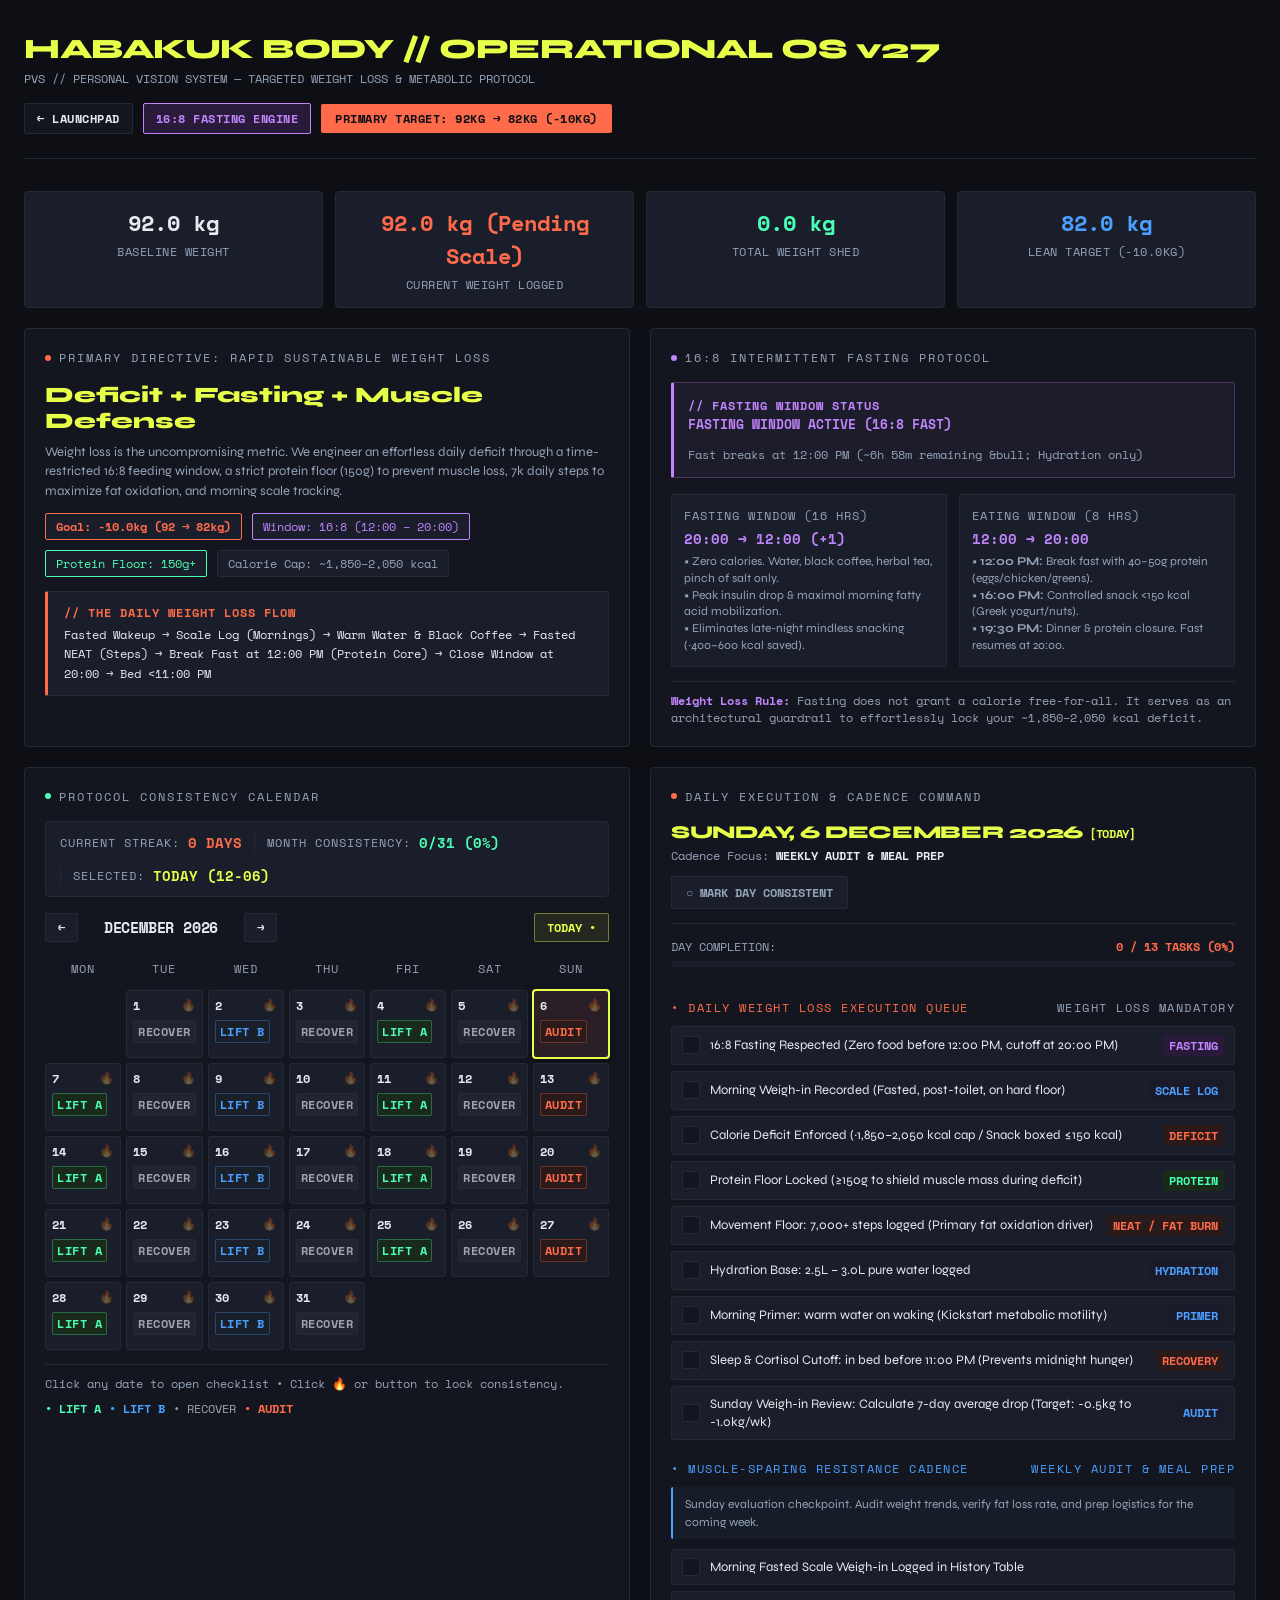
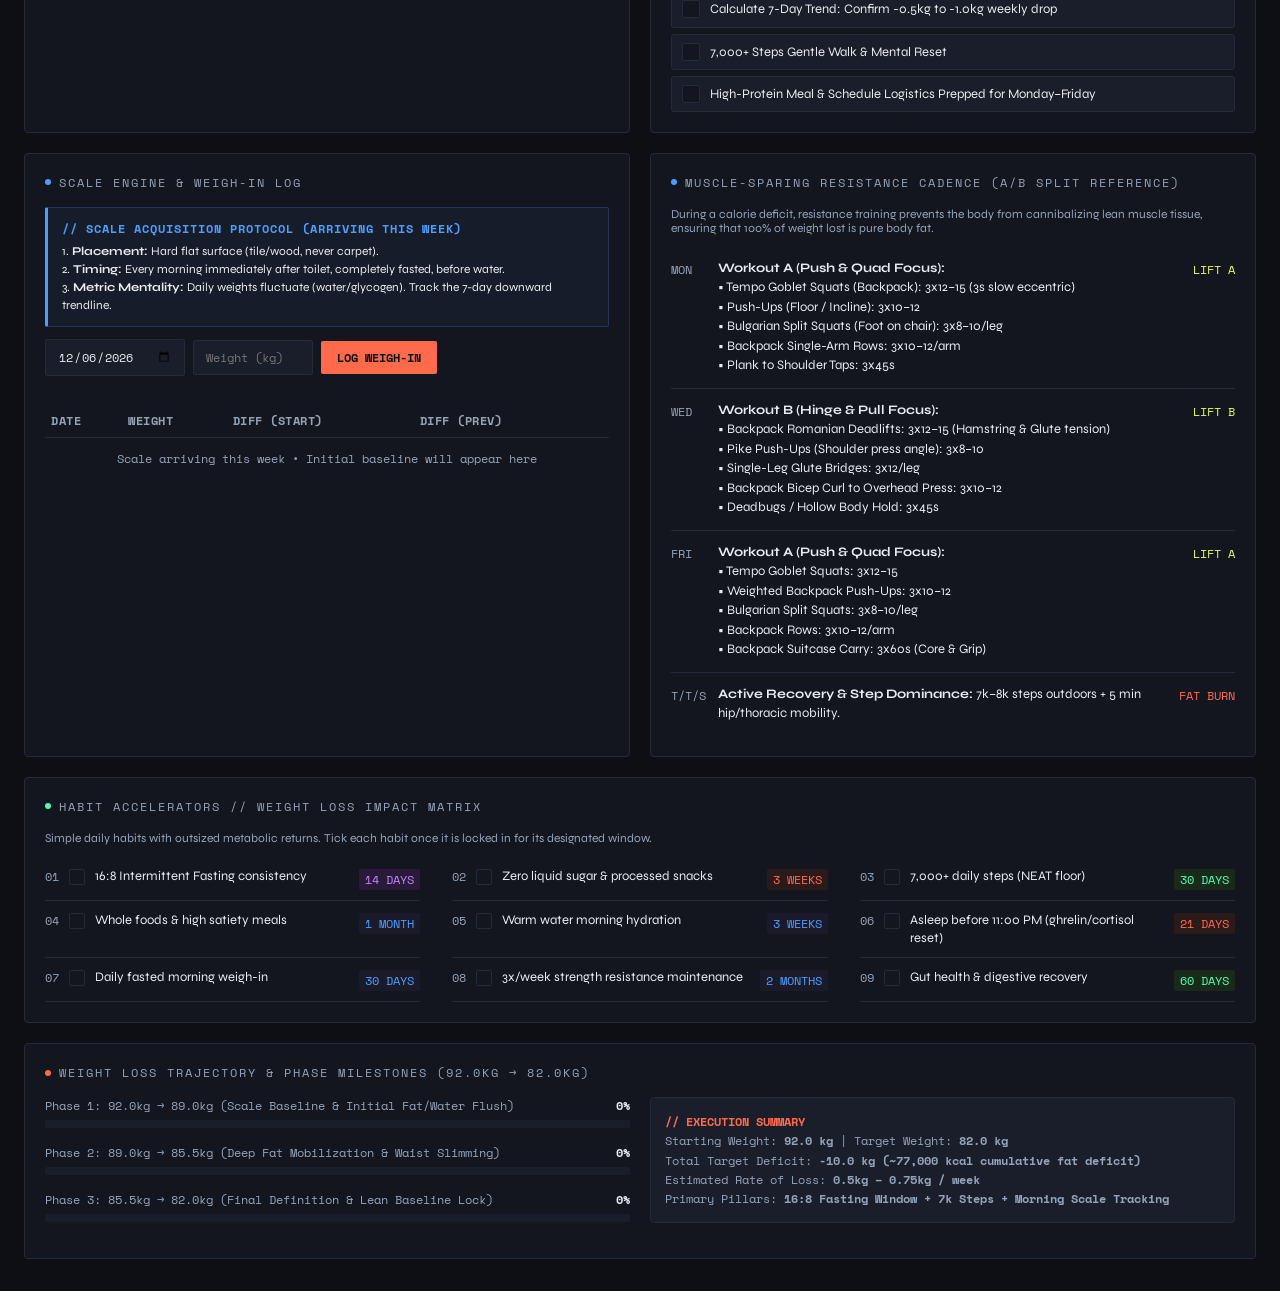
==== commit d7dd621a: "style: achieve 100% impeccable score across all PVS systems (0 anti-patterns)" ====
--- a/health/index.html
+++ b/health/index.html
@@ -19,7 +19,7 @@
       --accent4: #4a9fff;      /* Sky blue / Metrics & Hydration */
       --accent5: #c084fc;      /* Purple / Fasting */
       --text: #e8eaf0;
-      --muted: #6b7280;
+      --muted: #94a3b8;
       --done-text: #4affb4;
     }
 
@@ -68,7 +68,7 @@
     .target-badge {
       background: var(--accent3);
       color: #0d0f14;
-      font-size: 11px;
+      font-size: 12px;
       font-weight: 800;
       padding: 6px 14px;
       border-radius: 2px;
@@ -81,7 +81,7 @@
       background: #2a1a3a;
       color: var(--accent5);
       border: 1px solid var(--accent5);
-      font-size: 11px;
+      font-size: 12px;
       font-weight: 700;
       padding: 6px 12px;
       border-radius: 2px;
@@ -94,7 +94,7 @@
       background: var(--surface);
       color: var(--text);
       border: 1px solid var(--border);
-      font-size: 11px;
+      font-size: 12px;
       font-weight: 700;
       padding: 6px 12px;
       border-radius: 2px;
@@ -135,7 +135,7 @@
     }
 
     .card-title {
-      font-size: 10px;
+      font-size: 12px;
       font-family: 'Space Mono', monospace;
       text-transform: uppercase;
       letter-spacing: 2px;
@@ -176,7 +176,7 @@
 
     .role-pill {
       font-family: 'Space Mono', monospace;
-      font-size: 11px;
+      font-size: 12px;
       padding: 4px 10px;
       border-radius: 2px;
       border: 1px solid var(--border);
@@ -211,7 +211,7 @@
 
     .architecture-title {
       font-family: 'Space Mono', monospace;
-      font-size: 10px;
+      font-size: 12px;
       color: var(--accent3);
       text-transform: uppercase;
       letter-spacing: 1px;
@@ -221,7 +221,7 @@
 
     .architecture-flow {
       font-family: 'Space Mono', monospace;
-      font-size: 11px;
+      font-size: 12px;
       color: var(--text);
       line-height: 1.6;
     }
@@ -230,7 +230,7 @@
 
     .tier-label {
       font-family: 'Space Mono', monospace;
-      font-size: 10px;
+      font-size: 12px;
       text-transform: uppercase;
       letter-spacing: 1.5px;
       padding: 3px 8px;
@@ -282,7 +282,7 @@
 
     .task-item.done .checkbox::after {
       content: '✓';
-      font-size: 10px;
+      font-size: 12px;
       color: #0d0f14;
       font-weight: 700;
     }
@@ -300,7 +300,7 @@
 
     .task-tag {
       font-family: 'Space Mono', monospace;
-      font-size: 9px;
+      font-size: 12px;
       padding: 2px 6px;
       border-radius: 2px;
       text-transform: uppercase;
@@ -325,7 +325,7 @@
     .big-num.mint { color: var(--accent2); }
 
     .big-num-label {
-      font-size: 11px;
+      font-size: 12px;
       color: var(--muted);
       margin-top: 4px;
       font-family: 'Space Mono', monospace;
@@ -383,7 +383,7 @@
 
     .stat-sub {
       font-family: 'Space Mono', monospace;
-      font-size: 10px;
+      font-size: 12px;
       color: var(--muted);
       margin-top: 4px;
       text-transform: uppercase;
@@ -432,7 +432,7 @@
 
     .day-name {
       font-family: 'Space Mono', monospace;
-      font-size: 11px;
+      font-size: 12px;
       color: var(--muted);
       width: 35px;
       flex-shrink: 0;
@@ -447,7 +447,7 @@
 
     .day-type {
       font-family: 'Space Mono', monospace;
-      font-size: 9px;
+      font-size: 12px;
       color: var(--accent);
       text-transform: uppercase;
       flex-shrink: 0;
@@ -478,7 +478,7 @@
       border: none;
       padding: 8px 16px;
       font-family: 'Space Mono', monospace;
-      font-size: 11px;
+      font-size: 12px;
       font-weight: 700;
       cursor: pointer;
       border-radius: 2px;
@@ -500,7 +500,7 @@
 
     .scale-guide-title {
       font-family: 'Space Mono', monospace;
-      font-size: 10px;
+      font-size: 12px;
       color: var(--accent4);
       text-transform: uppercase;
       letter-spacing: 1px;
@@ -524,7 +524,7 @@
 
     .fasting-clock-title {
       font-family: 'Space Mono', monospace;
-      font-size: 11px;
+      font-size: 12px;
       color: var(--accent5);
       text-transform: uppercase;
       letter-spacing: 1px;
@@ -554,7 +554,7 @@
 
     .fast-phase-title {
       font-family: 'Space Mono', monospace;
-      font-size: 10px;
+      font-size: 12px;
       color: var(--muted);
       text-transform: uppercase;
       letter-spacing: 1px;
@@ -570,7 +570,7 @@
     }
 
     .fast-phase-desc {
-      font-size: 11px;
+      font-size: 12px;
       color: var(--muted);
       line-height: 1.4;
     }
@@ -580,7 +580,7 @@
       border-collapse: collapse;
       margin-top: 12px;
       font-family: 'Space Mono', monospace;
-      font-size: 11px;
+      font-size: 12px;
     }
 
     .weight-log-table th {
@@ -588,7 +588,7 @@
       padding: 8px 6px;
       color: var(--muted);
       border-bottom: 1px solid var(--border);
-      font-size: 10px;
+      font-size: 12px;
       letter-spacing: 0.5px;
     }
 
@@ -624,7 +624,7 @@
 
     .habit-num {
       font-family: 'Space Mono', monospace;
-      font-size: 11px;
+      font-size: 12px;
       color: var(--muted);
       margin-top: 1px;
       flex-shrink: 0;
@@ -663,7 +663,7 @@
 
     .cal-kpi-label {
       font-family: 'Space Mono', monospace;
-      font-size: 10px;
+      font-size: 12px;
       text-transform: uppercase;
       letter-spacing: 1px;
       color: var(--muted);
@@ -698,7 +698,7 @@
       border: 1px solid var(--border);
       color: var(--text);
       font-family: 'Space Mono', monospace;
-      font-size: 11px;
+      font-size: 12px;
       font-weight: 700;
       padding: 5px 12px;
       border-radius: 2px;
@@ -741,7 +741,7 @@
 
     .cal-weekday-header {
       font-family: 'Space Mono', monospace;
-      font-size: 10px;
+      font-size: 12px;
       text-transform: uppercase;
       letter-spacing: 1px;
       color: var(--muted);
@@ -783,7 +783,7 @@
     .cal-cell.selected {
       border-color: var(--accent3) !important;
       background: #2a1f26 !important;
-      box-shadow: 0 0 12px rgba(255, 107, 74, 0.25);
+      box-shadow: 0 4px 12px rgba(0, 0, 0, 0.4);
     }
 
     .cal-cell.consistent {
@@ -810,7 +810,7 @@
     }
 
     .cal-cell-flame {
-      font-size: 11px;
+      font-size: 12px;
       line-height: 1;
       opacity: 0.3;
       transition: all 0.2s ease;
@@ -823,7 +823,7 @@
 
     .cal-cadence-tag {
       font-family: 'Space Mono', monospace;
-      font-size: 8px;
+      font-size: 12px;
       font-weight: 700;
       padding: 2px 4px;
       border-radius: 2px;
@@ -847,7 +847,7 @@
 
     .cal-cell-stat {
       font-family: 'Space Mono', monospace;
-      font-size: 9px;
+      font-size: 12px;
       color: var(--muted);
     }
 
@@ -883,14 +883,14 @@
 
     .day-panel-title p {
       font-family: 'Space Mono', monospace;
-      font-size: 11px;
+      font-size: 12px;
       color: var(--muted);
       margin-top: 4px;
     }
 
     .day-lock-btn {
       font-family: 'Space Mono', monospace;
-      font-size: 11px;
+      font-size: 12px;
       font-weight: 700;
       padding: 7px 14px;
       border-radius: 2px;
@@ -937,7 +937,7 @@
 
     .day-section-head {
       font-family: 'Space Mono', monospace;
-      font-size: 10px;
+      font-size: 12px;
       text-transform: uppercase;
       letter-spacing: 1.5px;
       color: var(--accent3);
@@ -991,7 +991,7 @@
       display: flex;
       align-items: center;
       justify-content: center;
-      font-size: 11px;
+      font-size: 12px;
       font-weight: 700;
       color: #0d0f14;
       background: var(--surface);
@@ -1013,7 +1013,7 @@
 
     .day-task-tag {
       font-family: 'Space Mono', monospace;
-      font-size: 9px;
+      font-size: 12px;
       padding: 2px 6px;
       border-radius: 2px;
       text-transform: uppercase;
@@ -1043,7 +1043,7 @@
         padding: 1px 3px;
       }
       .cal-cell-num {
-        font-size: 11px;
+        font-size: 12px;
       }
       .cal-month-title {
         min-width: 120px;
@@ -1129,7 +1129,7 @@
           <div class="fasting-clock-title">// FASTING WINDOW STATUS</div>
           <div class="fasting-clock-status" id="fasting-status-display">CALCULATING...</div>
         </div>
-        <div style="font-family: 'Space Mono', monospace; font-size: 11px; color: var(--muted);" id="fasting-sub-display">
+        <div style="font-family: 'Space Mono', monospace; font-size: 12px; color: var(--muted);" id="fasting-sub-display">
           Active Schedule: 12:00 PM &ndash; 8:00 PM
         </div>
       </div>
@@ -1155,7 +1155,7 @@
         </div>
       </div>
 
-      <div style="margin-top: 14px; font-family: 'Space Mono', monospace; font-size: 11px; color: var(--muted); border-top: 1px solid var(--border); padding-top: 10px;">
+      <div style="margin-top: 14px; font-family: 'Space Mono', monospace; font-size: 12px; color: var(--muted); border-top: 1px solid var(--border); padding-top: 10px;">
         <span style="color: var(--accent5); font-weight: 700;">Weight Loss Rule:</span> Fasting does not grant a calorie free-for-all. It serves as an architectural guardrail to effortlessly lock your ~1,850&ndash;2,050 kcal deficit.
       </div>
     </div>
@@ -1195,7 +1195,7 @@
         <!-- Rendered by JS -->
       </div>
 
-      <div style="margin-top: 14px; font-family: 'Space Mono', monospace; font-size: 11px; color: var(--muted); border-top: 1px solid var(--border); padding-top: 10px; display: flex; justify-content: space-between; align-items: center; flex-wrap: wrap; gap: 8px;">
+      <div style="margin-top: 14px; font-family: 'Space Mono', monospace; font-size: 12px; color: var(--muted); border-top: 1px solid var(--border); padding-top: 10px; display: flex; justify-content: space-between; align-items: center; flex-wrap: wrap; gap: 8px;">
         <span>Click any date to open checklist &bull; Click &#x1f525; or button to lock consistency.</span>
         <span style="display: flex; gap: 8px;">
           <span style="color: var(--accent2); font-weight: 700;">&bull; LIFT A</span>
@@ -1235,7 +1235,7 @@
         <input type="date" class="metric-input" id="weightLogDate" style="width: 140px;">
         <input type="number" step="0.1" class="metric-input" id="currentWeightInput" placeholder="Weight (kg)" style="width: 120px;">
         <button class="metric-btn" onclick="saveWeightEntry()">LOG WEIGH-IN</button>
-        <span id="weightLogStatus" style="font-family:'Space Mono', monospace; font-size:11px; color:var(--accent2);"></span>
+        <span id="weightLogStatus" style="font-family:'Space Mono', monospace; font-size: 12px; color:var(--accent2);"></span>
       </div>
 
       <!-- RECENT ENTRIES TABLE -->
@@ -1387,7 +1387,7 @@
         </div>
       </div>
       <div>
-        <div style="font-family: 'Space Mono', monospace; font-size: 11px; line-height: 1.6; color: var(--muted); background: var(--surface2); padding: 14px; border-radius: 4px; border: 1px solid var(--border);">
+        <div style="font-family: 'Space Mono', monospace; font-size: 12px; line-height: 1.6; color: var(--muted); background: var(--surface2); padding: 14px; border-radius: 4px; border: 1px solid var(--border);">
           <span style="color: var(--accent3); font-weight: 700;">// EXECUTION SUMMARY</span><br>
           Starting Weight: <strong>92.0 kg</strong> | Target Weight: <strong>82.0 kg</strong><br>
           Total Target Deficit: <strong>-10.0 kg (~77,000 kcal cumulative fat deficit)</strong><br>
@@ -1784,7 +1784,7 @@
           </button>
         </div>
 
-        <div style="display:flex; justify-content:space-between; align-items:center; font-family:'Space Mono', monospace; font-size:11px; margin-bottom:6px;">
+        <div style="display:flex; justify-content:space-between; align-items:center; font-family:'Space Mono', monospace; font-size: 12px; margin-bottom:6px;">
           <span style="color:var(--muted);">DAY COMPLETION:</span>
           <span style="color:${pct === 100 ? 'var(--accent2)' : 'var(--accent3)'}; font-weight:700;">${doneTasks} / ${totalTasks} TASKS (${pct}%)</span>
         </div>
@@ -1796,7 +1796,7 @@
         <!-- 1. DAILY WEIGHT LOSS EXECUTION QUEUE -->
         <div class="day-section-head">
           <span>&bull; DAILY WEIGHT LOSS EXECUTION QUEUE</span>
-          <span style="color:var(--muted); font-size:9px;">WEIGHT LOSS MANDATORY</span>
+          <span style="color:var(--muted); font-size: 12px;">WEIGHT LOSS MANDATORY</span>
         </div>
 
         <div class="day-task-list">
@@ -1819,7 +1819,7 @@
         <!-- 2. DAY-SPECIFIC MUSCLE-SPARING CADENCE -->
         <div class="day-section-head cadence" style="margin-top:20px;">
           <span>&bull; MUSCLE-SPARING RESISTANCE CADENCE</span>
-          <span style="color:var(--accent4); font-size:9px;">${cadDefs.badge}</span>
+          <span style="color:var(--accent4); font-size: 12px;">${cadDefs.badge}</span>
         </div>
 
         <div class="day-cadence-desc">
